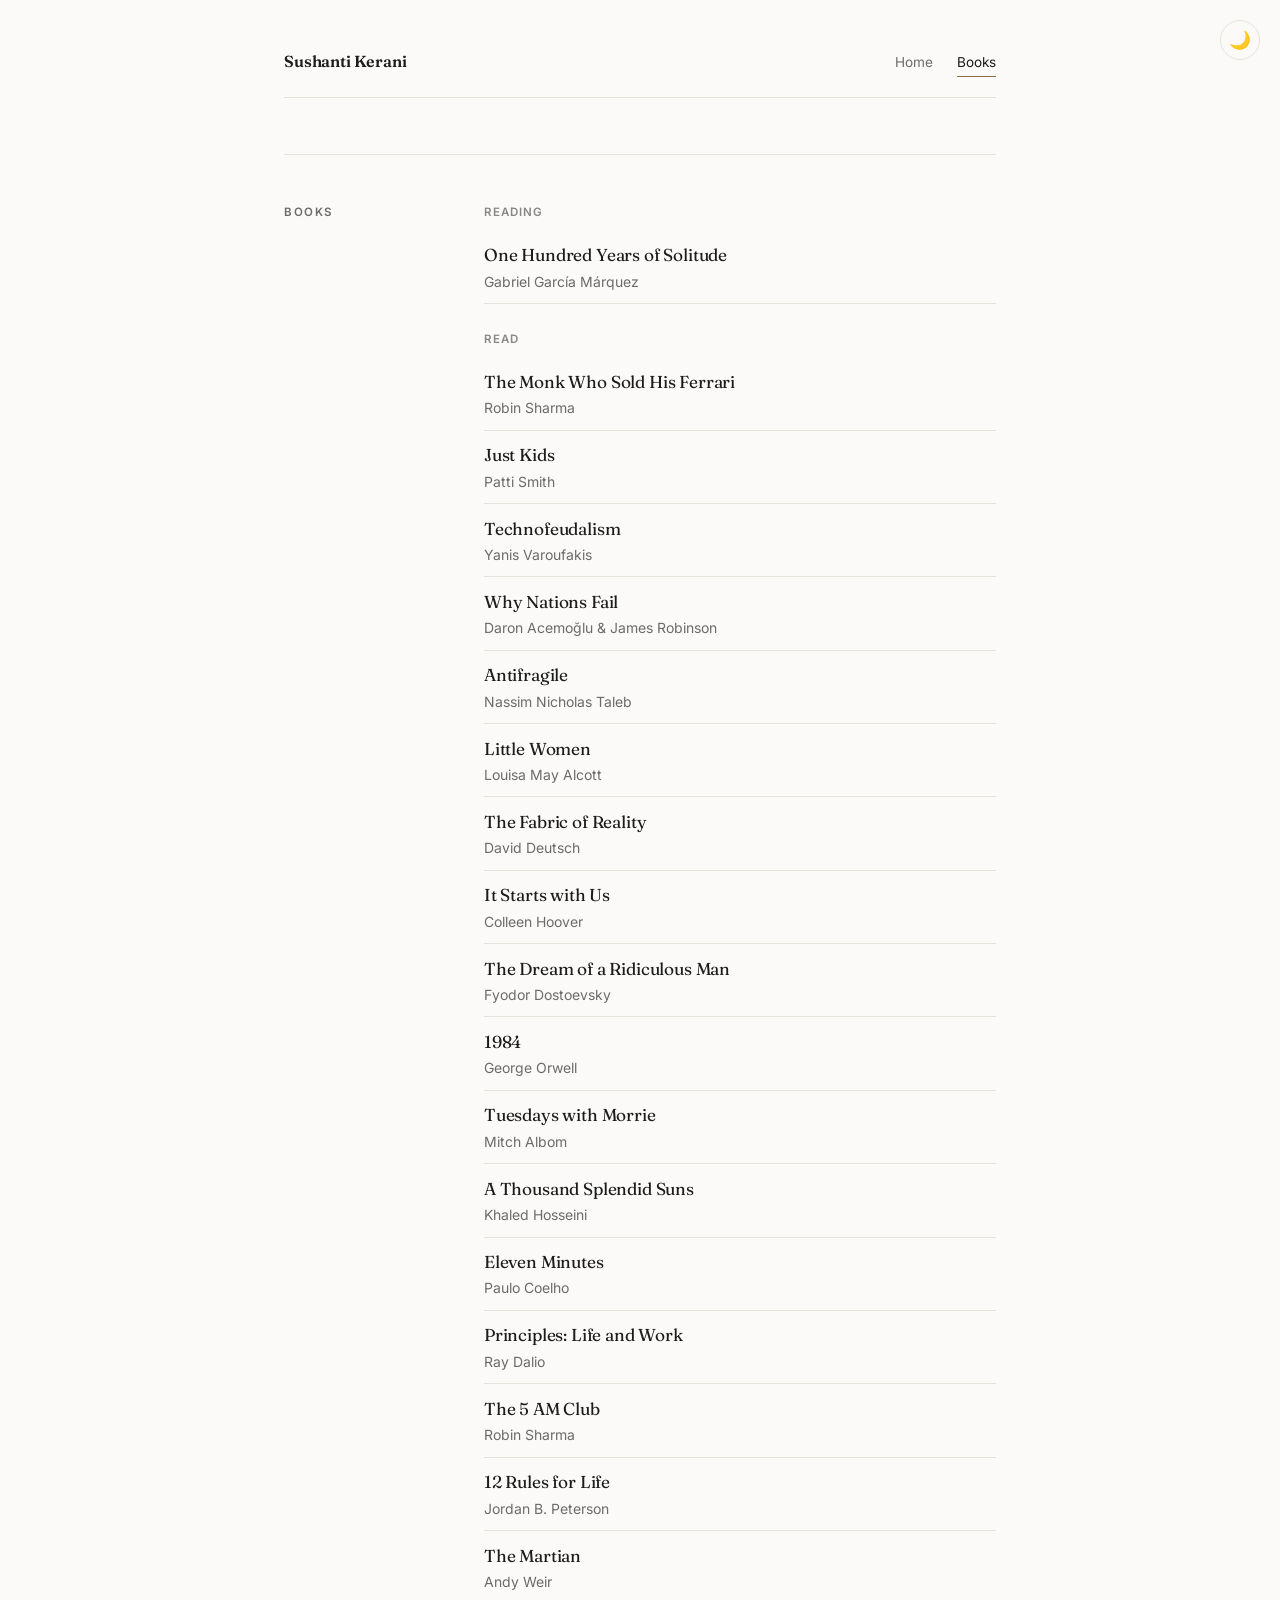
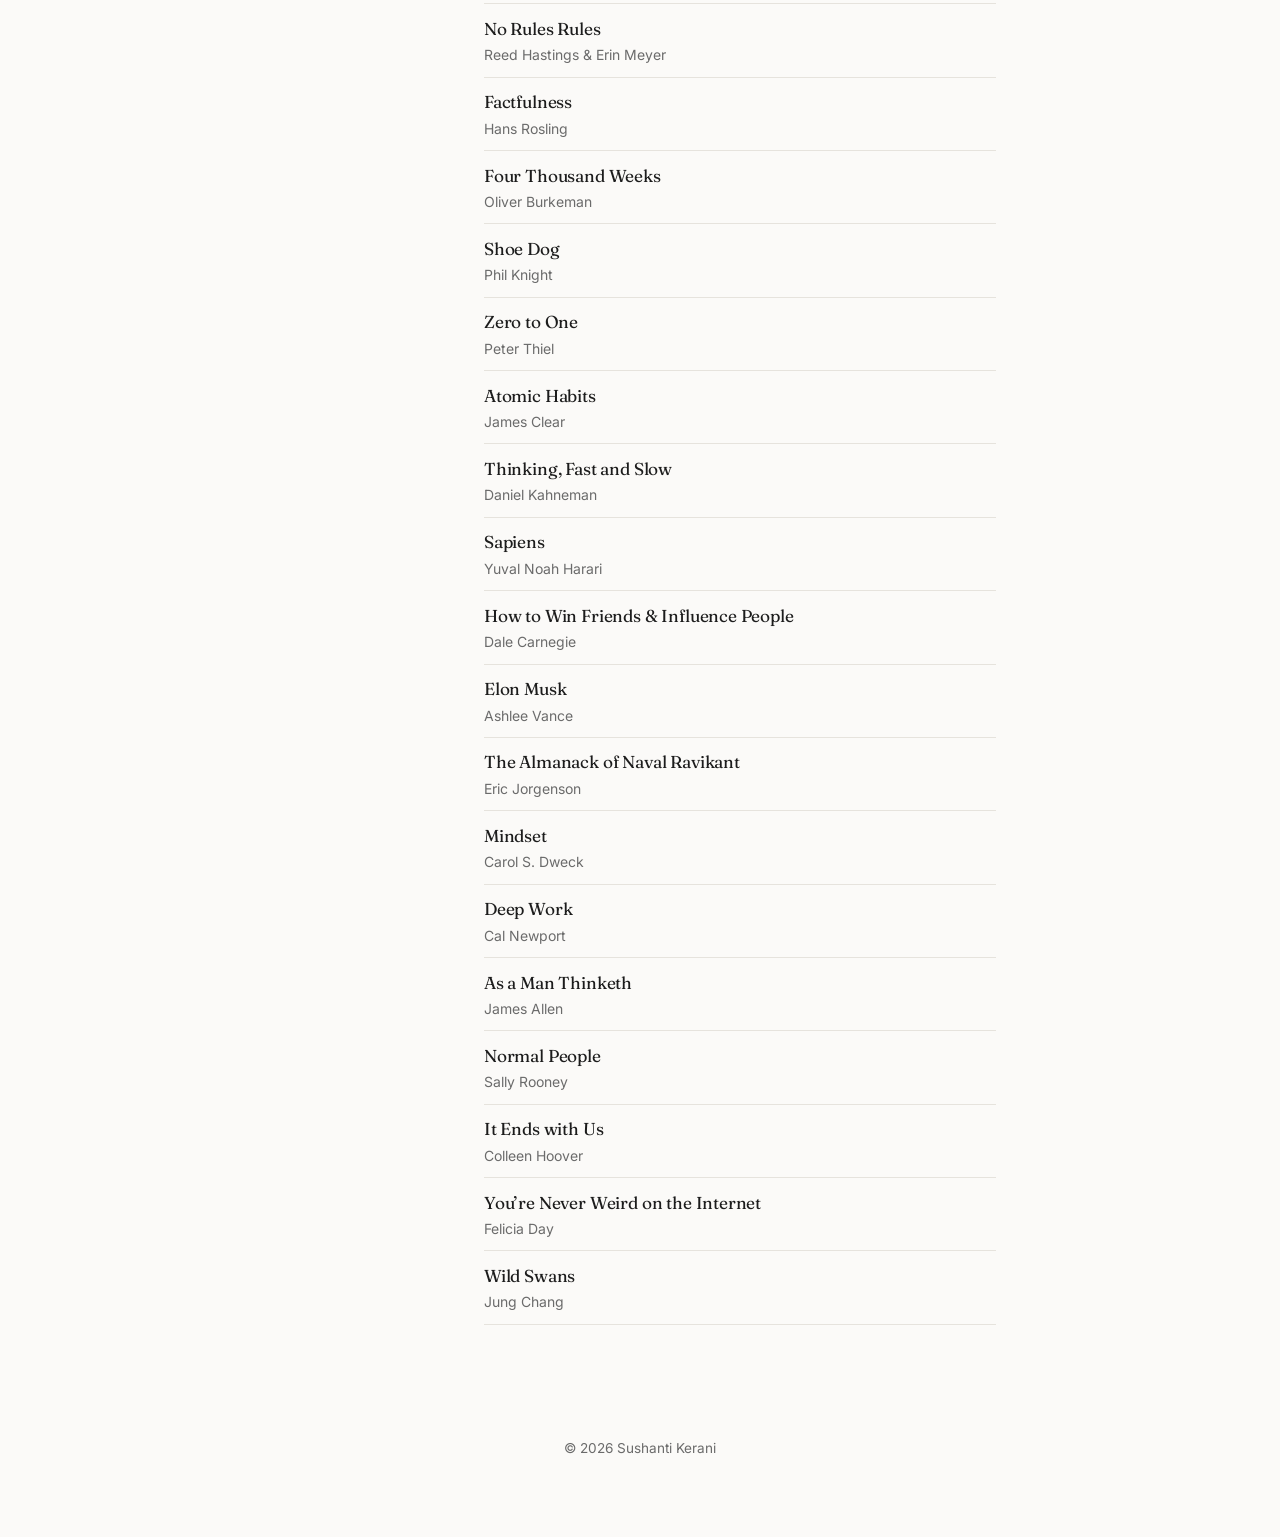
==== books.html @ 86ad727e "Books: list the full read shelf Expand Read to all 35 finished books and lay the list out as a respo" ====
<!DOCTYPE html>
<html lang="en">
<head>
  <meta charset="UTF-8">
  <meta name="viewport" content="width=device-width, initial-scale=1.0">
  <title>Books &middot; Sushanti Kerani</title>
  <meta name="description" content="Books Sushanti Kerani is reading and has read.">
  <link rel="preconnect" href="https://fonts.googleapis.com">
  <link rel="preconnect" href="https://fonts.gstatic.com" crossorigin>
  <link href="https://fonts.googleapis.com/css2?family=Fraunces:ital,opsz,wght@0,9..144,400;0,9..144,600;1,9..144,400&family=Inter:wght@400;500;600&display=swap" rel="stylesheet">
  <link rel="stylesheet" href="assets/css/style.css">
  <script>
    (function () {
      var saved = localStorage.getItem('theme');
      var theme = saved || (window.matchMedia('(prefers-color-scheme: dark)').matches ? 'dark' : 'light');
      document.documentElement.setAttribute('data-theme', theme);
    })();
  </script>
</head>
<body>

  <button id="theme-toggle" aria-label="Toggle light and dark mode"></button>

  <main class="wrap">

    <header class="topbar">
      <a class="brand" href="index.html">Sushanti&nbsp;Kerani</a>
      <nav class="site-nav" aria-label="Sections">
        <a href="index.html">Home</a>
        <a href="books.html" aria-current="page">Books</a>
      </nav>
    </header>

    <section class="row">
      <div class="row-label"><h2>Books</h2></div>
      <div class="row-content">
        <div class="book-group">
          <h3 class="book-group-label">Reading</h3>
          <ul class="book-list">
            <li class="book"><span class="book-title">One Hundred Years of Solitude</span><span class="book-author">Gabriel Garc&iacute;a M&aacute;rquez</span></li>
          </ul>
        </div>

        <div class="book-group">
          <h3 class="book-group-label">Read</h3>
          <ul class="book-list">
            <li class="book"><span class="book-title">The Monk Who Sold His Ferrari</span><span class="book-author">Robin Sharma</span></li>
            <li class="book"><span class="book-title">Just Kids</span><span class="book-author">Patti Smith</span></li>
            <li class="book"><span class="book-title">Technofeudalism</span><span class="book-author">Yanis Varoufakis</span></li>
            <li class="book"><span class="book-title">Why Nations Fail</span><span class="book-author">Daron Acemo&#287;lu &amp; James Robinson</span></li>
            <li class="book"><span class="book-title">Antifragile</span><span class="book-author">Nassim Nicholas Taleb</span></li>
            <li class="book"><span class="book-title">Little Women</span><span class="book-author">Louisa May Alcott</span></li>
            <li class="book"><span class="book-title">The Fabric of Reality</span><span class="book-author">David Deutsch</span></li>
            <li class="book"><span class="book-title">It Starts with Us</span><span class="book-author">Colleen Hoover</span></li>
            <li class="book"><span class="book-title">The Dream of a Ridiculous Man</span><span class="book-author">Fyodor Dostoevsky</span></li>
            <li class="book"><span class="book-title">1984</span><span class="book-author">George Orwell</span></li>
            <li class="book"><span class="book-title">Tuesdays with Morrie</span><span class="book-author">Mitch Albom</span></li>
            <li class="book"><span class="book-title">A Thousand Splendid Suns</span><span class="book-author">Khaled Hosseini</span></li>
            <li class="book"><span class="book-title">Eleven Minutes</span><span class="book-author">Paulo Coelho</span></li>
            <li class="book"><span class="book-title">Principles: Life and Work</span><span class="book-author">Ray Dalio</span></li>
            <li class="book"><span class="book-title">The 5 AM Club</span><span class="book-author">Robin Sharma</span></li>
            <li class="book"><span class="book-title">12 Rules for Life</span><span class="book-author">Jordan B. Peterson</span></li>
            <li class="book"><span class="book-title">The Martian</span><span class="book-author">Andy Weir</span></li>
            <li class="book"><span class="book-title">No Rules Rules</span><span class="book-author">Reed Hastings &amp; Erin Meyer</span></li>
            <li class="book"><span class="book-title">Factfulness</span><span class="book-author">Hans Rosling</span></li>
            <li class="book"><span class="book-title">Four Thousand Weeks</span><span class="book-author">Oliver Burkeman</span></li>
            <li class="book"><span class="book-title">Shoe Dog</span><span class="book-author">Phil Knight</span></li>
            <li class="book"><span class="book-title">Zero to One</span><span class="book-author">Peter Thiel</span></li>
            <li class="book"><span class="book-title">Atomic Habits</span><span class="book-author">James Clear</span></li>
            <li class="book"><span class="book-title">Thinking, Fast and Slow</span><span class="book-author">Daniel Kahneman</span></li>
            <li class="book"><span class="book-title">Sapiens</span><span class="book-author">Yuval Noah Harari</span></li>
            <li class="book"><span class="book-title">How to Win Friends &amp; Influence People</span><span class="book-author">Dale Carnegie</span></li>
            <li class="book"><span class="book-title">Elon Musk</span><span class="book-author">Ashlee Vance</span></li>
            <li class="book"><span class="book-title">The Almanack of Naval Ravikant</span><span class="book-author">Eric Jorgenson</span></li>
            <li class="book"><span class="book-title">Mindset</span><span class="book-author">Carol S. Dweck</span></li>
            <li class="book"><span class="book-title">Deep Work</span><span class="book-author">Cal Newport</span></li>
            <li class="book"><span class="book-title">As a Man Thinketh</span><span class="book-author">James Allen</span></li>
            <li class="book"><span class="book-title">Normal People</span><span class="book-author">Sally Rooney</span></li>
            <li class="book"><span class="book-title">It Ends with Us</span><span class="book-author">Colleen Hoover</span></li>
            <li class="book"><span class="book-title">You&rsquo;re Never Weird on the Internet</span><span class="book-author">Felicia Day</span></li>
            <li class="book"><span class="book-title">Wild Swans</span><span class="book-author">Jung Chang</span></li>
          </ul>
        </div>
      </div>
    </section>

    <footer>
      <p>&copy; 2026 Sushanti Kerani</p>
    </footer>

  </main>

  <script src="assets/js/theme.js"></script>
</body>
</html>
---- assets/css/style.css ----
:root {
  --bg: #fbfaf8;
  --text: #1c1c1c;
  --muted: #6b6b6b;
  --accent: #8a6d3b;
  --border: #e6e3dd;
  --serif: "Fraunces", Georgia, "Times New Roman", serif;
  --sans: "Inter", -apple-system, BlinkMacSystemFont, "Helvetica Neue", Arial, sans-serif;
}

@media (prefers-color-scheme: dark) {
  :root {
    --bg: #14130f;
    --text: #efece6;
    --muted: #9c9890;
    --accent: #d3b783;
    --border: #2a2823;
  }
}

:root[data-theme="light"] {
  --bg: #fbfaf8;
  --text: #1c1c1c;
  --muted: #6b6b6b;
  --accent: #8a6d3b;
  --border: #e6e3dd;
}

:root[data-theme="dark"] {
  --bg: #14130f;
  --text: #efece6;
  --muted: #9c9890;
  --accent: #d3b783;
  --border: #2a2823;
}

* {
  box-sizing: border-box;
}

html {
  scroll-behavior: smooth;
}

body {
  margin: 0;
  background: var(--bg);
  color: var(--text);
  font-family: var(--sans);
  line-height: 1.7;
  font-size: 17px;
  -webkit-font-smoothing: antialiased;
  transition: background 0.2s ease, color 0.2s ease;
}

.wrap {
  max-width: 760px;
  margin: 0 auto;
  padding: 6rem 1.5rem 4rem;
}

/* Theme toggle */

#theme-toggle {
  position: fixed;
  top: 1.25rem;
  right: 1.25rem;
  width: 2.5rem;
  height: 2.5rem;
  border-radius: 50%;
  border: 1px solid var(--border);
  background: var(--bg);
  color: var(--text);
  font-size: 1.1rem;
  cursor: pointer;
  display: flex;
  align-items: center;
  justify-content: center;
  z-index: 10;
  transition: border-color 0.15s ease, transform 0.15s ease;
}

#theme-toggle:hover {
  border-color: var(--accent);
  transform: scale(1.05);
}

/* Hero */

.hero {
  text-align: center;
  margin-bottom: 4rem;
}

.avatar {
  width: 128px;
  height: 128px;
  border-radius: 50%;
  object-fit: cover;
  margin-bottom: 1.5rem;
}

.hero h1 {
  font-size: 2rem;
  font-weight: 600;
  letter-spacing: -0.02em;
  margin: 0 0 0.4rem;
}

.role {
  color: var(--muted);
  font-size: 1rem;
  margin: 0 0 0.6rem;
}

.motto {
  font-style: italic;
  color: var(--accent);
  font-size: 1rem;
  margin: 0 0 1.5rem;
}

.links {
  display: flex;
  align-items: center;
  justify-content: center;
  gap: 1.1rem;
}

.links a {
  display: inline-flex;
  color: var(--muted);
  text-decoration: none;
  transition: transform 0.15s ease, color 0.15s ease;
}

.links a svg {
  width: 22px;
  height: 22px;
  fill: currentColor;
}

.links a:hover {
  color: var(--accent);
  transform: translateY(-2px);
}

/* Two-column rows: Introduction / Projects */

.row {
  display: grid;
  grid-template-columns: 160px 1fr;
  gap: 2.5rem;
  padding: 3rem 0;
  border-top: 1px solid var(--border);
}

.row-label h2 {
  font-size: 0.85rem;
  text-transform: uppercase;
  letter-spacing: 0.08em;
  color: var(--muted);
  font-weight: 600;
  margin: 0;
}

@media (min-width: 641px) {
  .row-label {
    position: sticky;
    top: 6rem;
    align-self: start;
  }
}

.row-content p {
  font-size: 1.05rem;
  color: var(--text);
  margin: 0 0 1.2rem;
}

.row-content p:last-child {
  margin-bottom: 0;
}

.row-content a {
  color: var(--accent);
  text-decoration: none;
  border-bottom: 1px solid var(--accent);
}

.row-content a:hover {
  opacity: 0.75;
}

/* Projects */

.project-list {
  display: flex;
  flex-direction: column;
  gap: 1.75rem;
}

.project {
  padding-bottom: 1.75rem;
  border-bottom: 1px solid var(--border);
}

.project:last-child {
  border-bottom: none;
  padding-bottom: 0;
}

.project h3 {
  font-size: 1.05rem;
  font-weight: 600;
  margin: 0 0 0.35rem;
}

.project h3 a {
  color: var(--text);
  text-decoration: none;
  border-bottom: 1px solid var(--border);
}

.project h3 a:hover {
  color: var(--accent);
  border-color: var(--accent);
}

.project p {
  margin: 0;
  color: var(--muted);
  font-size: 0.95rem;
}

/* Responsive: stack columns on mobile */

@media (max-width: 640px) {
  .wrap {
    padding: 5rem 1.25rem 3rem;
  }

  .row {
    grid-template-columns: 1fr;
    gap: 1rem;
    padding: 2rem 0;
  }
}

/* Footer */

footer {
  margin-top: 4rem;
  text-align: center;
  color: var(--muted);
  font-size: 0.85rem;
}

/* Experience */

.work-list {
  list-style: none;
  margin: 0;
  padding: 0;
  display: flex;
  flex-direction: column;
  gap: 1.4rem;
}

.work {
  padding-bottom: 1.4rem;
  border-bottom: 1px solid var(--border);
}

.work:last-child {
  border-bottom: none;
  padding-bottom: 0;
}

.work-co {
  display: inline-block;
  font-size: 1.05rem;
  font-weight: 600;
  margin-bottom: 0.4rem;
}

.role-list {
  list-style: none;
  margin: 0;
  padding: 0;
}

.role-list li {
  display: flex;
  justify-content: space-between;
  align-items: baseline;
  gap: 1rem;
  padding: 0.1rem 0;
}

.work-role {
  font-size: 0.95rem;
  color: var(--muted);
}

.work-role em {
  font-style: normal;
  opacity: 0.7;
}

.work-dates {
  font-size: 0.85rem;
  color: var(--muted);
  white-space: nowrap;
  flex-shrink: 0;
}

@media (max-width: 520px) {
  .role-list li {
    flex-direction: column;
    gap: 0.1rem;
    padding: 0.3rem 0;
  }
}

/* Books */

.book-list {
  list-style: none;
  margin: 0;
  padding: 0;
  display: grid;
  grid-template-columns: repeat(auto-fill, minmax(240px, 1fr));
  column-gap: 2.5rem;
}

.book {
  padding: 0.6rem 0;
  border-bottom: 1px solid var(--border);
  break-inside: avoid;
}

.book-title {
  display: block;
  font-size: 1rem;
  color: var(--text);
}

.book-author {
  display: block;
  font-size: 0.875rem;
  color: var(--muted);
}

.book-group + .book-group {
  margin-top: 1.6rem;
}

.book-group-label {
  font-size: 0.72rem;
  text-transform: uppercase;
  letter-spacing: 0.08em;
  color: var(--muted);
  font-weight: 600;
  margin: 0 0 0.5rem;
  opacity: 0.8;
}


/* ---- Typographic pass ---- */

.hero h1 {
  font-family: var(--serif);
  font-weight: 600;
  font-size: clamp(2.4rem, 6vw, 3.4rem);
  letter-spacing: -0.02em;
  line-height: 1.05;
}

.role {
  font-family: var(--sans);
  font-size: 0.95rem;
  letter-spacing: 0.01em;
}

.motto {
  font-family: var(--serif);
  font-style: italic;
  font-size: 1.15rem;
  color: var(--muted);
}

.row-label h2 {
  font-family: var(--sans);
  font-size: 0.72rem;
  letter-spacing: 0.14em;
}

.row-content p {
  font-size: 1.02rem;
  line-height: 1.75;
}

.project h3,
.work-co,
.book-title {
  font-family: var(--serif);
  letter-spacing: -0.01em;
}

.project h3 {
  font-size: 1.2rem;
  font-weight: 600;
}

.work-co {
  font-size: 1.15rem;
  font-weight: 600;
}

.book-title {
  font-size: 1.08rem;
  font-weight: 400;
}

.book-author,
.work-role,
.work-dates {
  font-family: var(--sans);
}

.book-group-label,
.site-nav {
  font-family: var(--sans);
}

.project {
  transition: opacity 0.15s ease;
}

.project:hover {
  opacity: 0.92;
}

.avatar {
  box-shadow: 0 0 0 1px var(--border);
}


/* Top bar */

.topbar {
  display: flex;
  align-items: baseline;
  justify-content: space-between;
  gap: 1.5rem;
  padding-bottom: 1.25rem;
  margin-bottom: 3.5rem;
  border-bottom: 1px solid var(--border);
}

.brand {
  font-family: var(--serif);
  font-size: 1rem;
  font-weight: 600;
  letter-spacing: -0.01em;
  color: var(--text);
  text-decoration: none;
}

.site-nav {
  display: flex;
  gap: 1.5rem;
  font-family: var(--sans);
  font-size: 0.85rem;
}

.site-nav a {
  color: var(--muted);
  text-decoration: none;
  padding-bottom: 2px;
  border-bottom: 1px solid transparent;
  transition: color 0.15s ease, border-color 0.15s ease;
}

.site-nav a:hover {
  color: var(--text);
}

.site-nav a[aria-current="page"] {
  color: var(--text);
  border-bottom-color: var(--accent);
}

/* hero sits closer to the bar now */

.wrap {
  padding-top: 3rem;
}
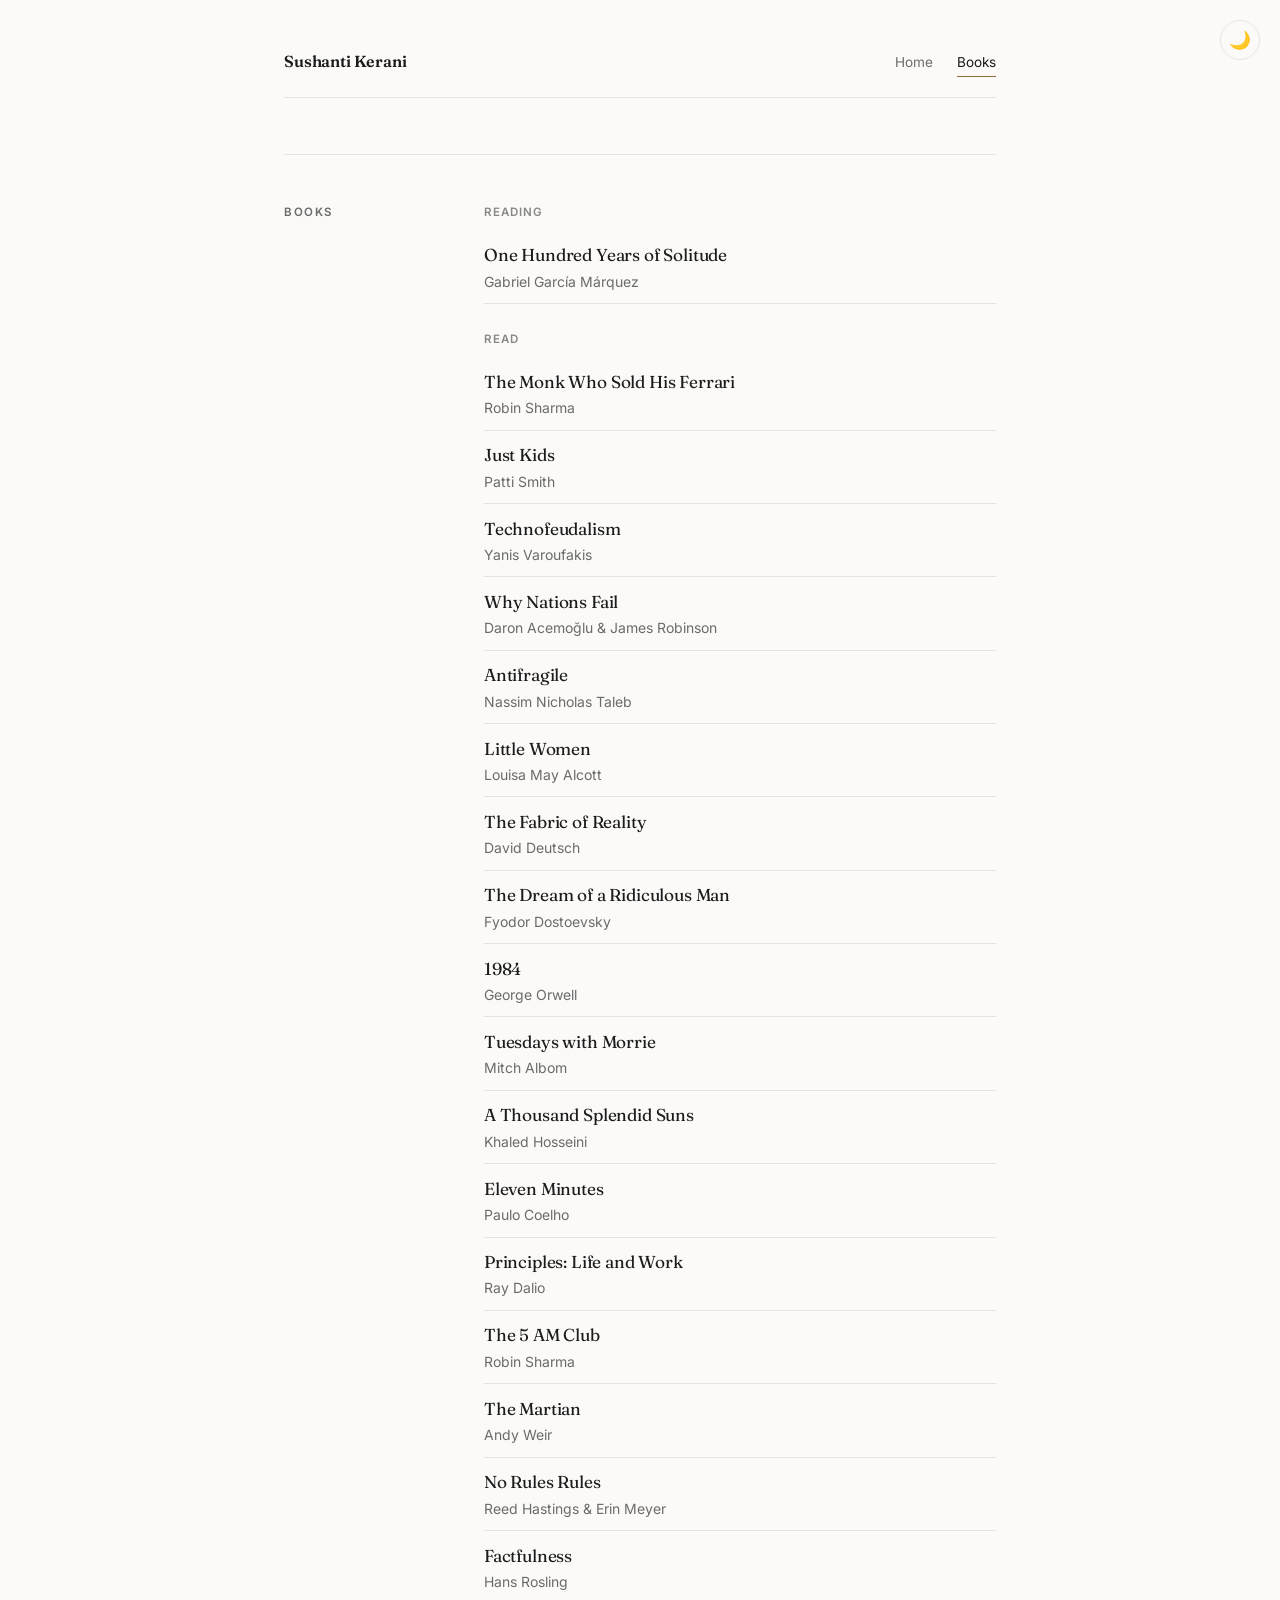
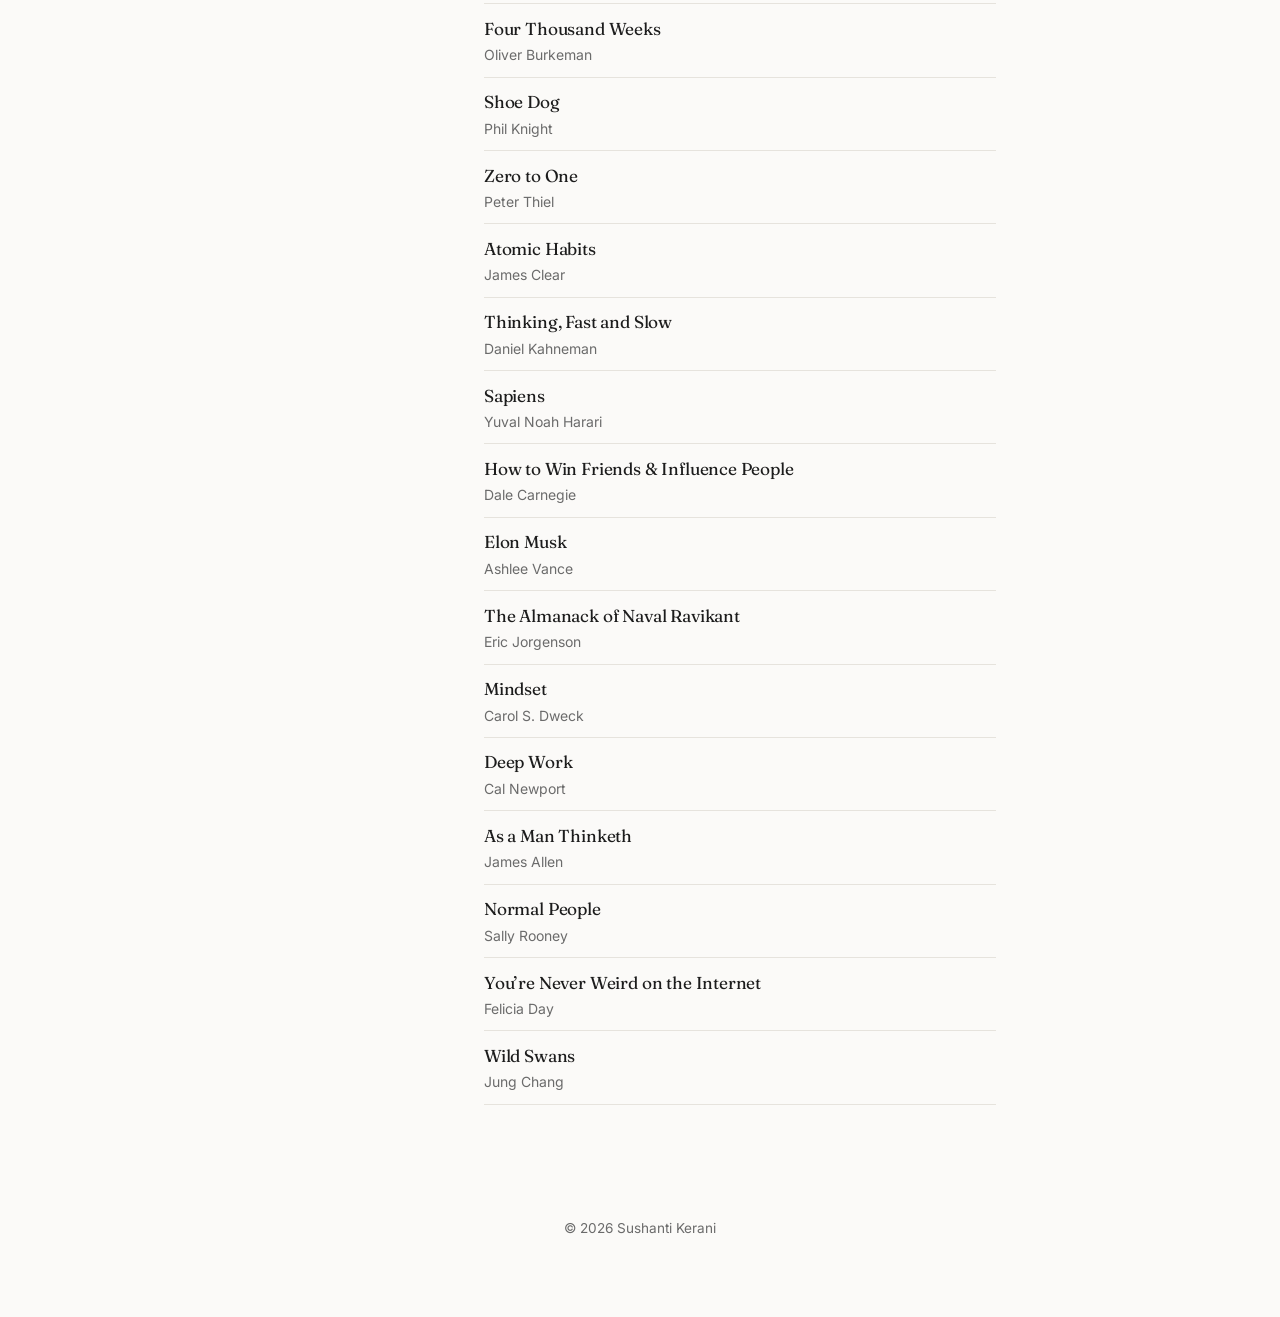
==== commit 97eadb5b: "Books: drop both Colleen Hoover novels and 12 Rules for Life Co-Authored-By: Claude Opus 5 <noreply@" ====
--- a/books.html
+++ b/books.html
@@ -51,7 +51,6 @@
             <li class="book"><span class="book-title">Antifragile</span><span class="book-author">Nassim Nicholas Taleb</span></li>
             <li class="book"><span class="book-title">Little Women</span><span class="book-author">Louisa May Alcott</span></li>
             <li class="book"><span class="book-title">The Fabric of Reality</span><span class="book-author">David Deutsch</span></li>
-            <li class="book"><span class="book-title">It Starts with Us</span><span class="book-author">Colleen Hoover</span></li>
             <li class="book"><span class="book-title">The Dream of a Ridiculous Man</span><span class="book-author">Fyodor Dostoevsky</span></li>
             <li class="book"><span class="book-title">1984</span><span class="book-author">George Orwell</span></li>
             <li class="book"><span class="book-title">Tuesdays with Morrie</span><span class="book-author">Mitch Albom</span></li>
@@ -59,7 +58,6 @@
             <li class="book"><span class="book-title">Eleven Minutes</span><span class="book-author">Paulo Coelho</span></li>
             <li class="book"><span class="book-title">Principles: Life and Work</span><span class="book-author">Ray Dalio</span></li>
             <li class="book"><span class="book-title">The 5 AM Club</span><span class="book-author">Robin Sharma</span></li>
-            <li class="book"><span class="book-title">12 Rules for Life</span><span class="book-author">Jordan B. Peterson</span></li>
             <li class="book"><span class="book-title">The Martian</span><span class="book-author">Andy Weir</span></li>
             <li class="book"><span class="book-title">No Rules Rules</span><span class="book-author">Reed Hastings &amp; Erin Meyer</span></li>
             <li class="book"><span class="book-title">Factfulness</span><span class="book-author">Hans Rosling</span></li>
@@ -76,7 +74,6 @@
             <li class="book"><span class="book-title">Deep Work</span><span class="book-author">Cal Newport</span></li>
             <li class="book"><span class="book-title">As a Man Thinketh</span><span class="book-author">James Allen</span></li>
             <li class="book"><span class="book-title">Normal People</span><span class="book-author">Sally Rooney</span></li>
-            <li class="book"><span class="book-title">It Ends with Us</span><span class="book-author">Colleen Hoover</span></li>
             <li class="book"><span class="book-title">You&rsquo;re Never Weird on the Internet</span><span class="book-author">Felicia Day</span></li>
             <li class="book"><span class="book-title">Wild Swans</span><span class="book-author">Jung Chang</span></li>
           </ul>
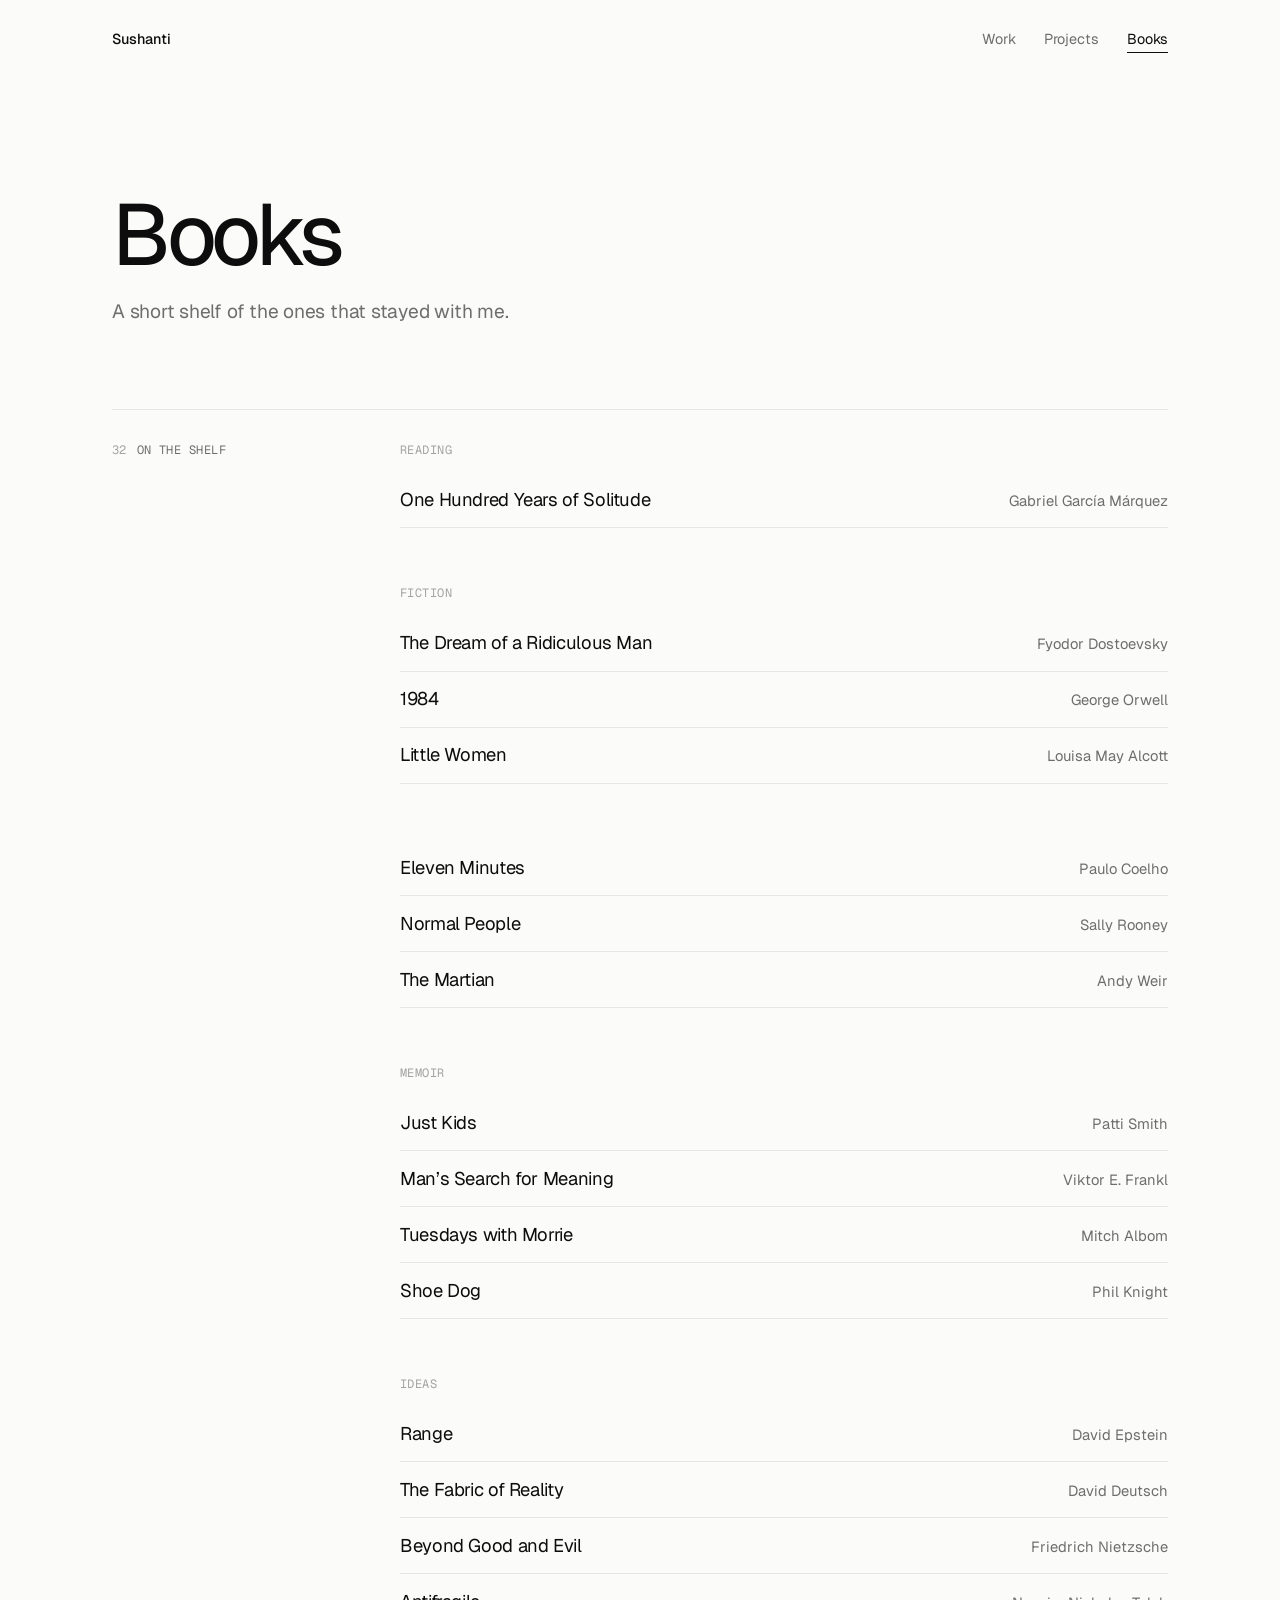
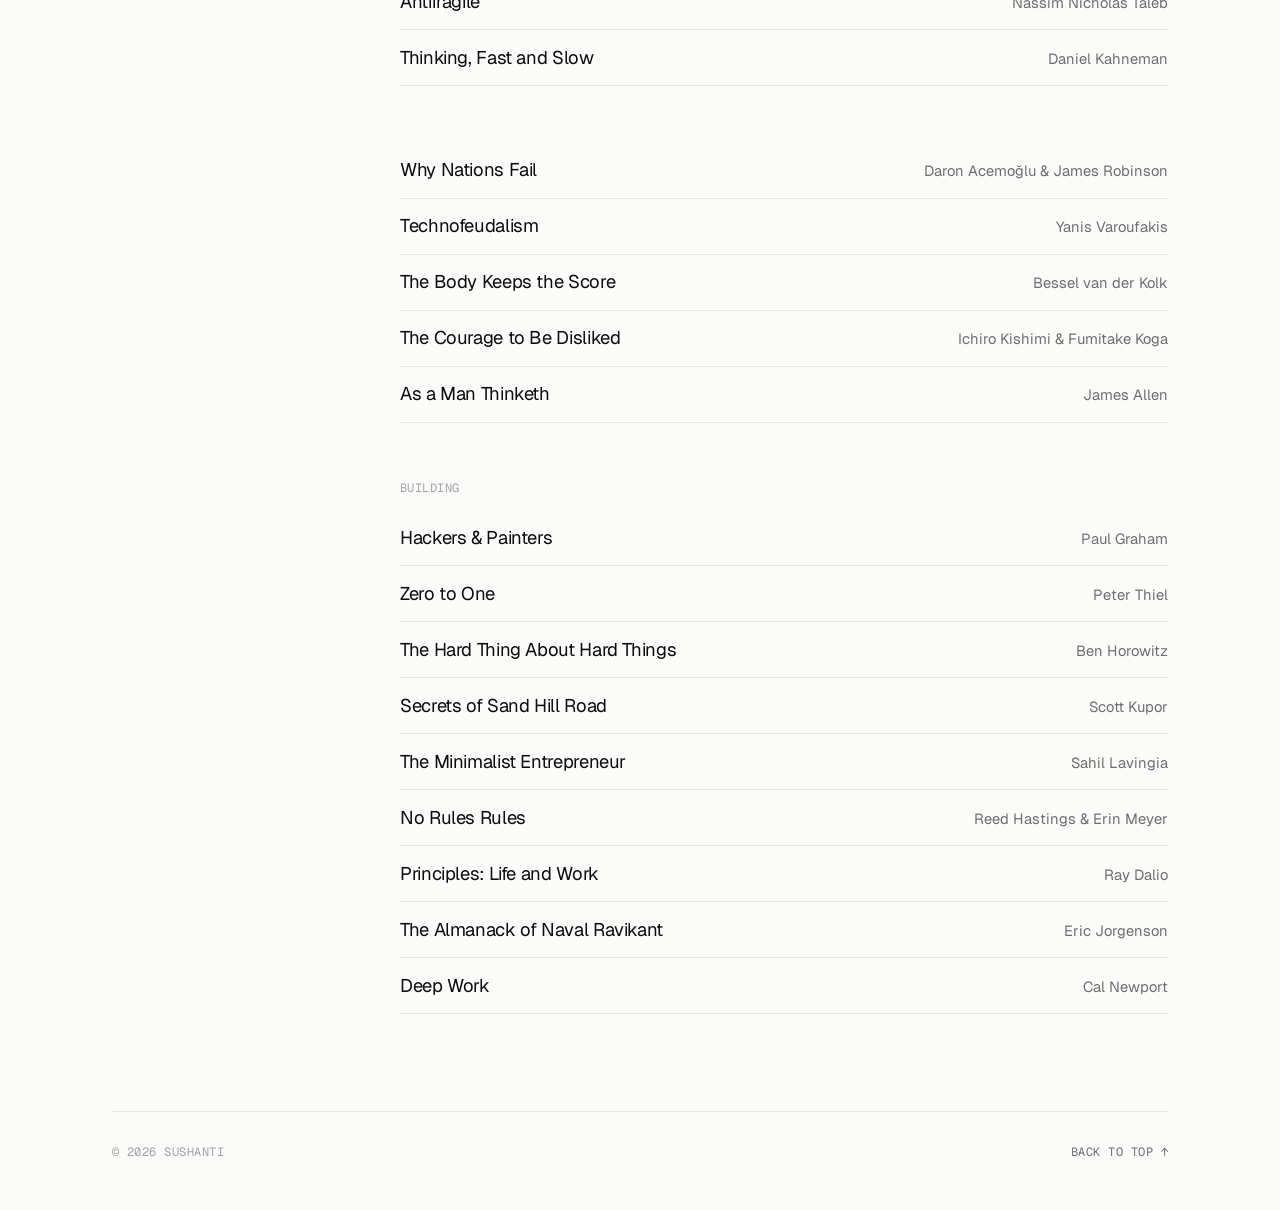
==== commit 95d1df3f: "Redesign: gallery-wall theme, projects page, curated books - New monochrome editorial design (Geist," ====
--- a/books.html
+++ b/books.html
@@ -3,90 +3,103 @@
 <head>
   <meta charset="UTF-8">
   <meta name="viewport" content="width=device-width, initial-scale=1.0">
-  <title>Books &middot; Sushanti Kerani</title>
-  <meta name="description" content="Books Sushanti Kerani is reading and has read.">
+  <title>Books &middot; Sushanti</title>
+  <meta name="description" content="Books on Sushanti&rsquo;s shelf.">
+  <link rel="icon" href="assets/img/avatar.jpg">
   <link rel="preconnect" href="https://fonts.googleapis.com">
   <link rel="preconnect" href="https://fonts.gstatic.com" crossorigin>
-  <link href="https://fonts.googleapis.com/css2?family=Fraunces:ital,opsz,wght@0,9..144,400;0,9..144,600;1,9..144,400&family=Inter:wght@400;500;600&display=swap" rel="stylesheet">
+  <link href="https://fonts.googleapis.com/css2?family=Geist:wght@400..600&family=Geist+Mono:wght@400;500&family=Instrument+Serif:ital@1&family=Kalam:wght@700&display=swap" rel="stylesheet">
   <link rel="stylesheet" href="assets/css/style.css">
-  <script>
-    (function () {
-      var saved = localStorage.getItem('theme');
-      var theme = saved || (window.matchMedia('(prefers-color-scheme: dark)').matches ? 'dark' : 'light');
-      document.documentElement.setAttribute('data-theme', theme);
-    })();
-  </script>
+  <script>document.documentElement.classList.add('js');</script>
 </head>
 <body>
+  <div class="wrap">
 
-  <button id="theme-toggle" aria-label="Toggle light and dark mode"></button>
-
-  <main class="wrap">
-
-    <header class="topbar">
-      <a class="brand" href="index.html">Sushanti&nbsp;Kerani</a>
-      <nav class="site-nav" aria-label="Sections">
-        <a href="index.html">Home</a>
-        <a href="books.html" aria-current="page">Books</a>
-      </nav>
+    <header class="top">
+      <a class="brand" href="index.html">Sushanti</a>
+      <nav class="nav" aria-label="Pages"><a href="index.html">Work</a><a href="projects.html">Projects</a><a href="books.html" aria-current="page">Books</a></nav>
     </header>
 
-    <section class="row">
-      <div class="row-label"><h2>Books</h2></div>
-      <div class="row-content">
-        <div class="book-group">
-          <h3 class="book-group-label">Reading</h3>
-          <ul class="book-list">
-            <li class="book"><span class="book-title">One Hundred Years of Solitude</span><span class="book-author">Gabriel Garc&iacute;a M&aacute;rquez</span></li>
-          </ul>
+    <main>
+      <section class="page-head">
+        <h1 data-split>Books</h1>
+        <p class="rise" style="--d:.4s">A short shelf of the ones that stayed with me.</p>
+      </section>
+
+      <section class="sec">
+        <h2 class="sec-label"><span class="n">32</span>On the shelf</h2>
+        <div>
+          <div class="shelf">
+            <h3 class="shelf-label">Reading</h3>
+            <ul class="books" data-stagger>
+            <li><span class="b-title">One Hundred Years of Solitude</span><span class="b-author">Gabriel Garc&iacute;a M&aacute;rquez</span></li>
+            </ul>
+          </div>
+
+          <div class="shelf">
+            <h3 class="shelf-label">Fiction</h3>
+            <ul class="books" data-stagger>
+            <li><span class="b-title">The Dream of a Ridiculous Man</span><span class="b-author">Fyodor Dostoevsky</span></li>
+            <li><span class="b-title">1984</span><span class="b-author">George Orwell</span></li>
+            <li><span class="b-title">Little Women</span><span class="b-author">Louisa May Alcott</span></li>
+            <li><span class="b-title">A Thousand Splendid Suns</span><span class="b-author">Khaled Hosseini</span></li>
+            <li><span class="b-title">Eleven Minutes</span><span class="b-author">Paulo Coelho</span></li>
+            <li><span class="b-title">Normal People</span><span class="b-author">Sally Rooney</span></li>
+            <li><span class="b-title">The Martian</span><span class="b-author">Andy Weir</span></li>
+            </ul>
+          </div>
+
+          <div class="shelf">
+            <h3 class="shelf-label">Memoir</h3>
+            <ul class="books" data-stagger>
+            <li><span class="b-title">Just Kids</span><span class="b-author">Patti Smith</span></li>
+            <li><span class="b-title">Man&rsquo;s Search for Meaning</span><span class="b-author">Viktor E. Frankl</span></li>
+            <li><span class="b-title">Tuesdays with Morrie</span><span class="b-author">Mitch Albom</span></li>
+            <li><span class="b-title">Shoe Dog</span><span class="b-author">Phil Knight</span></li>
+            </ul>
+          </div>
+
+          <div class="shelf">
+            <h3 class="shelf-label">Ideas</h3>
+            <ul class="books" data-stagger>
+            <li><span class="b-title">Range</span><span class="b-author">David Epstein</span></li>
+            <li><span class="b-title">The Fabric of Reality</span><span class="b-author">David Deutsch</span></li>
+            <li><span class="b-title">Beyond Good and Evil</span><span class="b-author">Friedrich Nietzsche</span></li>
+            <li><span class="b-title">Antifragile</span><span class="b-author">Nassim Nicholas Taleb</span></li>
+            <li><span class="b-title">Thinking, Fast and Slow</span><span class="b-author">Daniel Kahneman</span></li>
+            <li><span class="b-title">Sapiens</span><span class="b-author">Yuval Noah Harari</span></li>
+            <li><span class="b-title">Why Nations Fail</span><span class="b-author">Daron Acemo&#287;lu &amp; James Robinson</span></li>
+            <li><span class="b-title">Technofeudalism</span><span class="b-author">Yanis Varoufakis</span></li>
+            <li><span class="b-title">The Body Keeps the Score</span><span class="b-author">Bessel van der Kolk</span></li>
+            <li><span class="b-title">The Courage to Be Disliked</span><span class="b-author">Ichiro Kishimi &amp; Fumitake Koga</span></li>
+            <li><span class="b-title">As a Man Thinketh</span><span class="b-author">James Allen</span></li>
+            </ul>
+          </div>
+
+          <div class="shelf">
+            <h3 class="shelf-label">Building</h3>
+            <ul class="books" data-stagger>
+            <li><span class="b-title">Hackers &amp; Painters</span><span class="b-author">Paul Graham</span></li>
+            <li><span class="b-title">Zero to One</span><span class="b-author">Peter Thiel</span></li>
+            <li><span class="b-title">The Hard Thing About Hard Things</span><span class="b-author">Ben Horowitz</span></li>
+            <li><span class="b-title">Secrets of Sand Hill Road</span><span class="b-author">Scott Kupor</span></li>
+            <li><span class="b-title">The Minimalist Entrepreneur</span><span class="b-author">Sahil Lavingia</span></li>
+            <li><span class="b-title">No Rules Rules</span><span class="b-author">Reed Hastings &amp; Erin Meyer</span></li>
+            <li><span class="b-title">Principles: Life and Work</span><span class="b-author">Ray Dalio</span></li>
+            <li><span class="b-title">The Almanack of Naval Ravikant</span><span class="b-author">Eric Jorgenson</span></li>
+            <li><span class="b-title">Deep Work</span><span class="b-author">Cal Newport</span></li>
+            </ul>
+          </div>
         </div>
+      </section>
+    </main>
 
-        <div class="book-group">
-          <h3 class="book-group-label">Read</h3>
-          <ul class="book-list">
-            <li class="book"><span class="book-title">The Monk Who Sold His Ferrari</span><span class="book-author">Robin Sharma</span></li>
-            <li class="book"><span class="book-title">Just Kids</span><span class="book-author">Patti Smith</span></li>
-            <li class="book"><span class="book-title">Technofeudalism</span><span class="book-author">Yanis Varoufakis</span></li>
-            <li class="book"><span class="book-title">Why Nations Fail</span><span class="book-author">Daron Acemo&#287;lu &amp; James Robinson</span></li>
-            <li class="book"><span class="book-title">Antifragile</span><span class="book-author">Nassim Nicholas Taleb</span></li>
-            <li class="book"><span class="book-title">Little Women</span><span class="book-author">Louisa May Alcott</span></li>
-            <li class="book"><span class="book-title">The Fabric of Reality</span><span class="book-author">David Deutsch</span></li>
-            <li class="book"><span class="book-title">The Dream of a Ridiculous Man</span><span class="book-author">Fyodor Dostoevsky</span></li>
-            <li class="book"><span class="book-title">1984</span><span class="book-author">George Orwell</span></li>
-            <li class="book"><span class="book-title">Tuesdays with Morrie</span><span class="book-author">Mitch Albom</span></li>
-            <li class="book"><span class="book-title">A Thousand Splendid Suns</span><span class="book-author">Khaled Hosseini</span></li>
-            <li class="book"><span class="book-title">Eleven Minutes</span><span class="book-author">Paulo Coelho</span></li>
-            <li class="book"><span class="book-title">Principles: Life and Work</span><span class="book-author">Ray Dalio</span></li>
-            <li class="book"><span class="book-title">The 5 AM Club</span><span class="book-author">Robin Sharma</span></li>
-            <li class="book"><span class="book-title">The Martian</span><span class="book-author">Andy Weir</span></li>
-            <li class="book"><span class="book-title">No Rules Rules</span><span class="book-author">Reed Hastings &amp; Erin Meyer</span></li>
-            <li class="book"><span class="book-title">Factfulness</span><span class="book-author">Hans Rosling</span></li>
-            <li class="book"><span class="book-title">Four Thousand Weeks</span><span class="book-author">Oliver Burkeman</span></li>
-            <li class="book"><span class="book-title">Shoe Dog</span><span class="book-author">Phil Knight</span></li>
-            <li class="book"><span class="book-title">Zero to One</span><span class="book-author">Peter Thiel</span></li>
-            <li class="book"><span class="book-title">Atomic Habits</span><span class="book-author">James Clear</span></li>
-            <li class="book"><span class="book-title">Thinking, Fast and Slow</span><span class="book-author">Daniel Kahneman</span></li>
-            <li class="book"><span class="book-title">Sapiens</span><span class="book-author">Yuval Noah Harari</span></li>
-            <li class="book"><span class="book-title">How to Win Friends &amp; Influence People</span><span class="book-author">Dale Carnegie</span></li>
-            <li class="book"><span class="book-title">Elon Musk</span><span class="book-author">Ashlee Vance</span></li>
-            <li class="book"><span class="book-title">The Almanack of Naval Ravikant</span><span class="book-author">Eric Jorgenson</span></li>
-            <li class="book"><span class="book-title">Mindset</span><span class="book-author">Carol S. Dweck</span></li>
-            <li class="book"><span class="book-title">Deep Work</span><span class="book-author">Cal Newport</span></li>
-            <li class="book"><span class="book-title">As a Man Thinketh</span><span class="book-author">James Allen</span></li>
-            <li class="book"><span class="book-title">Normal People</span><span class="book-author">Sally Rooney</span></li>
-            <li class="book"><span class="book-title">You&rsquo;re Never Weird on the Internet</span><span class="book-author">Felicia Day</span></li>
-            <li class="book"><span class="book-title">Wild Swans</span><span class="book-author">Jung Chang</span></li>
-          </ul>
-        </div>
-      </div>
-    </section>
-
-    <footer>
-      <p>&copy; 2026 Sushanti Kerani</p>
+    <footer class="foot">
+      <span>&copy; 2026 Sushanti</span>
+      <a class="u" href="#top" onclick="window.scrollTo({top:0,behavior:'smooth'});return false;">Back to top &uarr;</a>
     </footer>
 
-  </main>
-
-  <script src="assets/js/theme.js"></script>
+  </div>
+  <script src="assets/js/motion.js"></script>
 </body>
 </html>
--- a/assets/css/style.css
+++ b/assets/css/style.css
@@ -1,37 +1,29 @@
+/* Gallery wall: white plaster, black ink, one grotesk, one italic accent. */
+
 :root {
-  --bg: #fbfaf8;
-  --text: #1c1c1c;
-  --muted: #6b6b6b;
-  --accent: #8a6d3b;
-  --border: #e6e3dd;
-  --serif: "Fraunces", Georgia, "Times New Roman", serif;
-  --sans: "Inter", -apple-system, BlinkMacSystemFont, "Helvetica Neue", Arial, sans-serif;
+  --bg: #fbfbfa;
+  --ink: #0d0d0d;
+  --mid: #6e6e6e;
+  --soft: #a3a3a3;
+  --rule: #e6e6e3;
+  --plate: #f1f1ef;
+  --signal: #ff4a1c;
+  --sans: "Geist", -apple-system, BlinkMacSystemFont, "Helvetica Neue", Arial, sans-serif;
+  --mono: "Geist Mono", ui-monospace, SFMono-Regular, Menlo, monospace;
+  --serif: "Instrument Serif", Georgia, "Times New Roman", serif;
+  --ease: cubic-bezier(0.16, 1, 0.3, 1);
+  color-scheme: light dark;
 }
 
 @media (prefers-color-scheme: dark) {
   :root {
-    --bg: #14130f;
-    --text: #efece6;
-    --muted: #9c9890;
-    --accent: #d3b783;
-    --border: #2a2823;
-  }
-}
-
-:root[data-theme="light"] {
-  --bg: #fbfaf8;
-  --text: #1c1c1c;
-  --muted: #6b6b6b;
-  --accent: #8a6d3b;
-  --border: #e6e3dd;
-}
-
-:root[data-theme="dark"] {
-  --bg: #14130f;
-  --text: #efece6;
-  --muted: #9c9890;
-  --accent: #d3b783;
-  --border: #2a2823;
+    --bg: #0b0b0b;
+    --ink: #ededeb;
+    --mid: #8f8f8c;
+    --soft: #5c5c5a;
+    --rule: #1f1f1e;
+    --plate: #151515;
+  }
 }
 
 * {
@@ -45,455 +37,765 @@
 body {
   margin: 0;
   background: var(--bg);
-  color: var(--text);
+  color: var(--ink);
   font-family: var(--sans);
-  line-height: 1.7;
-  font-size: 17px;
+  font-size: 16px;
+  line-height: 1.6;
   -webkit-font-smoothing: antialiased;
-  transition: background 0.2s ease, color 0.2s ease;
+  text-rendering: optimizeLegibility;
+}
+
+::selection {
+  background: var(--ink);
+  color: var(--bg);
+}
+
+a {
+  color: inherit;
+}
+
+em {
+  font-family: var(--serif);
+  font-style: italic;
+  font-weight: 400;
+  letter-spacing: 0;
 }
 
 .wrap {
-  max-width: 760px;
+  max-width: 1120px;
   margin: 0 auto;
-  padding: 6rem 1.5rem 4rem;
-}
-
-/* Theme toggle */
-
-#theme-toggle {
+  padding: 0 2rem;
+}
+
+/* Header */
+
+.top {
+  display: flex;
+  justify-content: space-between;
+  align-items: center;
+  padding: 1.75rem 0;
+  font-size: 0.9rem;
+}
+
+.brand {
+  font-weight: 500;
+  letter-spacing: -0.01em;
+  text-decoration: none;
+}
+
+.nav {
+  display: flex;
+  gap: 1.75rem;
+}
+
+.nav a,
+.u {
+  position: relative;
+  text-decoration: none;
+  color: var(--mid);
+  transition: color 0.3s ease;
+}
+
+.nav a::after,
+.u::after {
+  content: "";
+  position: absolute;
+  left: 0;
+  right: 0;
+  bottom: -2px;
+  height: 1px;
+  background: currentColor;
+  transform: scaleX(0);
+  transform-origin: right;
+  transition: transform 0.6s var(--ease);
+}
+
+.nav a:hover,
+.nav a[aria-current="page"],
+.u:hover {
+  color: var(--ink);
+}
+
+.nav a:hover::after,
+.nav a[aria-current="page"]::after,
+.u:hover::after {
+  transform: scaleX(1);
+  transform-origin: left;
+}
+
+/* Statement */
+
+.statement {
+  padding: 9rem 0 7rem;
+}
+
+.statement h1 {
+  font-size: clamp(2.2rem, 5.4vw, 4.1rem);
+  font-weight: 450;
+  line-height: 1.08;
+  letter-spacing: -0.045em;
+  max-width: 19.5ch;
+  margin: 0;
+}
+
+.statement h1 em {
+  font-size: 1.12em;
+  line-height: 0;
+}
+
+.chip {
+  display: inline-block;
+  vertical-align: -0.1em;
+  width: 0.92em;
+  height: 0.92em;
+  margin: 0 0.06em;
+  border-radius: 0.24em;
+  object-fit: cover;
+  transition: transform 0.6s var(--ease);
+}
+
+.chip--face {
+  width: 1.05em;
+  height: 1.05em;
+  vertical-align: -0.16em;
+  border-radius: 50%;
+  filter: grayscale(1);
+}
+
+.statement h1:hover .chip {
+  transform: rotate(-8deg) scale(1.08);
+}
+
+.socials {
+  display: flex;
+  flex-wrap: wrap;
+  gap: 0.5rem 1.75rem;
+  margin-top: 3rem;
+  font-family: var(--mono);
+  font-size: 0.78rem;
+  text-transform: uppercase;
+  letter-spacing: 0.04em;
+}
+
+.socials a span {
+  display: inline-block;
+  transition: transform 0.5s var(--ease);
+}
+
+.socials a:hover span {
+  transform: translate(2px, -2px);
+}
+
+/* Sections */
+
+.sec {
+  display: grid;
+  grid-template-columns: 1fr 3fr;
+  gap: 2rem;
+  padding: 2rem 0 6rem;
+  border-top: 1px solid var(--rule);
+}
+
+.sec-label {
+  font-family: var(--mono);
+  font-size: 0.75rem;
+  text-transform: uppercase;
+  letter-spacing: 0.04em;
+  color: var(--mid);
+  font-weight: 400;
+  margin: 0;
+}
+
+.sec-label .n {
+  color: var(--soft);
+  margin-right: 0.6rem;
+}
+
+.prose p {
+  font-size: 1.2rem;
+  line-height: 1.55;
+  letter-spacing: -0.012em;
+  max-width: 36em;
+  margin: 0 0 1.4rem;
+}
+
+.prose p:last-child {
+  margin-bottom: 0;
+}
+
+.more {
+  display: inline-block;
+  margin-top: 2rem;
+  font-family: var(--mono);
+  font-size: 0.78rem;
+  text-transform: uppercase;
+  letter-spacing: 0.04em;
+}
+
+/* Experience & Education */
+
+.cv {
+  list-style: none;
+  margin: 0;
+  padding: 0;
+}
+
+.cv li {
+  display: grid;
+  grid-template-columns: minmax(0, 1.25fr) minmax(0, 1fr) auto;
+  align-items: center;
+  gap: 1.5rem;
+  padding: 1.15rem 0;
+  border-bottom: 1px solid var(--rule);
+}
+
+.cv li:first-child {
+  padding-top: 0;
+}
+
+.cv-role {
+  font-size: 1.2rem;
+  letter-spacing: -0.02em;
+  margin: 0;
+  font-weight: 450;
+}
+
+.cv-org {
+  display: inline-flex;
+  align-items: center;
+  gap: 0.6rem;
+  color: var(--mid);
+  text-decoration: none;
+  transition: color 0.3s ease;
+}
+
+.cv-org img {
+  width: 22px;
+  height: 22px;
+  border-radius: 6px;
+  object-fit: contain;
+  transition: transform 0.6s var(--ease);
+}
+
+.cv-org:hover {
+  color: var(--ink);
+}
+
+.cv-org:hover img {
+  transform: rotate(-10deg) scale(1.12);
+}
+
+.cv-years {
+  font-family: var(--mono);
+  font-size: 0.8rem;
+  color: var(--mid);
+  font-variant-numeric: tabular-nums;
+  white-space: nowrap;
+  display: inline-flex;
+  align-items: center;
+  gap: 0.55rem;
+}
+
+.live {
+  width: 6px;
+  height: 6px;
+  border-radius: 50%;
+  background: var(--signal);
+  animation: live 2.2s ease-out infinite;
+}
+
+@keyframes live {
+  0% { box-shadow: 0 0 0 0 rgba(255, 74, 28, 0.55); }
+  80%, 100% { box-shadow: 0 0 0 7px rgba(255, 74, 28, 0); }
+}
+
+/* Project index (home) */
+
+.index {
+  list-style: none;
+  margin: 0;
+  padding: 0;
+}
+
+.index li:first-child a {
+  padding-top: 0;
+}
+
+.index a {
+  display: grid;
+  grid-template-columns: 40px minmax(0, 11rem) 1fr auto;
+  align-items: center;
+  gap: 1.5rem;
+  padding: 1.15rem 0;
+  border-bottom: 1px solid var(--rule);
+  text-decoration: none;
+}
+
+.index .p-name {
+  font-size: 1.2rem;
+  letter-spacing: -0.02em;
+  font-weight: 450;
+}
+
+.index .p-desc {
+  color: var(--mid);
+  transition: color 0.3s ease;
+}
+
+.index .p-go {
+  font-family: var(--mono);
+  color: var(--soft);
+  transition: transform 0.5s var(--ease), color 0.3s ease;
+}
+
+.index a:hover .p-desc {
+  color: var(--ink);
+}
+
+.index a:hover .p-go {
+  color: var(--ink);
+  transform: translateX(4px);
+}
+
+/* Project marks */
+
+.mark {
+  width: 40px;
+  height: 40px;
+  border-radius: 10px;
+  display: grid;
+  place-items: center;
+  flex-shrink: 0;
+  transition: transform 0.6s var(--ease);
+}
+
+a:hover .mark {
+  transform: rotate(-8deg) scale(1.06);
+}
+
+.mark--civic {
+  background: #eef1f8;
+}
+
+.mark--civic svg {
+  width: 22px;
+  height: 22px;
+  fill: #a9b4cc;
+}
+
+.mark--civic .hot {
+  fill: #3553d6;
+}
+
+a:hover .mark--civic .hot,
+.case:hover .mark--civic .hot {
+  animation: poll 1.1s ease-in-out infinite alternate;
+}
+
+.mark--civic .hot:nth-child(7) { animation-delay: 0.2s !important; }
+.mark--civic .hot:nth-child(9) { animation-delay: 0.4s !important; }
+
+@keyframes poll {
+  to { fill: #a9b4cc; }
+}
+
+.mark--brain {
+  background: #f3f2ec;
+  color: #111;
+  font-family: "Kalam", cursive;
+  font-weight: 700;
+  font-size: 1.35rem;
+  line-height: 1;
+  display: flex;
+  justify-content: center;
+  align-items: center;
+  padding-top: 0.2rem;
+}
+
+.mark--brain .sq {
+  font-size: 0.55em;
+  align-self: flex-start;
+  margin: 0.45rem 0 0 1px;
+}
+
+.mark--brb {
+  background: #7b61ff;
+  color: #111;
+  font-family: var(--mono);
+  font-size: 0.7rem;
+  font-weight: 500;
+  display: flex;
+  justify-content: center;
+  align-items: center;
+  gap: 1px;
+}
+
+.mark--brb i {
+  width: 4px;
+  height: 10px;
+  background: #111;
+  animation: blink 1.1s steps(1) infinite;
+}
+
+@keyframes blink {
+  50% { opacity: 0; }
+}
+
+/* Floating preview that trails the cursor over the project index */
+
+.peek {
   position: fixed;
-  top: 1.25rem;
-  right: 1.25rem;
-  width: 2.5rem;
-  height: 2.5rem;
-  border-radius: 50%;
-  border: 1px solid var(--border);
-  background: var(--bg);
-  color: var(--text);
-  font-size: 1.1rem;
-  cursor: pointer;
+  top: 0;
+  left: 0;
+  z-index: 20;
+  width: 300px;
+  aspect-ratio: 4 / 3;
+  border-radius: 6px;
+  overflow: hidden;
+  pointer-events: none;
+  background: var(--plate);
+  opacity: 0;
+  transform: translate3d(var(--x, 0), var(--y, 0), 0) scale(0.85) rotate(-3deg);
+  transition: opacity 0.35s ease, transform 0.5s var(--ease);
+  box-shadow: 0 30px 60px -30px rgba(0, 0, 0, 0.45);
+}
+
+.peek.on {
+  opacity: 1;
+  transform: translate3d(var(--x, 0), var(--y, 0), 0) scale(1) rotate(var(--r, 0deg));
+}
+
+.peek img {
+  position: absolute;
+  inset: 0;
+  width: 100%;
+  height: 100%;
+  object-fit: cover;
+  opacity: 0;
+  transition: opacity 0.3s ease;
+}
+
+.peek img.show {
+  opacity: 1;
+}
+
+/* Projects page */
+
+.page-head {
+  padding: 7rem 0 5rem;
+}
+
+.page-head h1 {
+  font-size: clamp(2.6rem, 7vw, 5.4rem);
+  font-weight: 450;
+  letter-spacing: -0.05em;
+  line-height: 1;
+  margin: 0 0 1.25rem;
+}
+
+.page-head p {
+  font-size: 1.2rem;
+  color: var(--mid);
+  letter-spacing: -0.012em;
+  max-width: 30em;
+  margin: 0;
+}
+
+.case {
+  padding: 2rem 0 7rem;
+  border-top: 1px solid var(--rule);
+}
+
+.case-head {
+  display: grid;
+  grid-template-columns: 1fr 3fr;
+  gap: 2rem;
+  align-items: start;
+  margin-bottom: 2.5rem;
+}
+
+.case-title {
   display: flex;
   align-items: center;
-  justify-content: center;
-  z-index: 10;
-  transition: border-color 0.15s ease, transform 0.15s ease;
-}
-
-#theme-toggle:hover {
-  border-color: var(--accent);
-  transform: scale(1.05);
-}
-
-/* Hero */
-
-.hero {
-  text-align: center;
-  margin-bottom: 4rem;
-}
-
-.avatar {
-  width: 128px;
-  height: 128px;
-  border-radius: 50%;
-  object-fit: cover;
-  margin-bottom: 1.5rem;
-}
-
-.hero h1 {
-  font-size: 2rem;
-  font-weight: 600;
-  letter-spacing: -0.02em;
-  margin: 0 0 0.4rem;
-}
-
-.role {
-  color: var(--muted);
-  font-size: 1rem;
-  margin: 0 0 0.6rem;
-}
-
-.motto {
-  font-style: italic;
-  color: var(--accent);
-  font-size: 1rem;
-  margin: 0 0 1.5rem;
-}
-
-.links {
-  display: flex;
-  align-items: center;
-  justify-content: center;
-  gap: 1.1rem;
-}
-
-.links a {
-  display: inline-flex;
-  color: var(--muted);
-  text-decoration: none;
-  transition: transform 0.15s ease, color 0.15s ease;
-}
-
-.links a svg {
-  width: 22px;
-  height: 22px;
-  fill: currentColor;
-}
-
-.links a:hover {
-  color: var(--accent);
-  transform: translateY(-2px);
-}
-
-/* Two-column rows: Introduction / Projects */
-
-.row {
+  gap: 0.9rem;
+}
+
+.case-title h2 {
+  font-size: 1.6rem;
+  font-weight: 450;
+  letter-spacing: -0.03em;
+  margin: 0;
+}
+
+.case-lede {
+  font-size: clamp(1.4rem, 2.6vw, 1.9rem);
+  line-height: 1.25;
+  letter-spacing: -0.03em;
+  margin: 0;
+  max-width: 22em;
+}
+
+.plate {
+  position: relative;
+  margin: 0 0 3rem;
+  border-radius: 6px;
+  overflow: hidden;
+  background: var(--plate);
+  border: 1px solid var(--rule);
+}
+
+.plate img {
+  display: block;
+  width: 100%;
+  height: auto;
+  transition: transform 1.6s var(--ease);
+}
+
+.plate:hover img {
+  transform: scale(1.02);
+}
+
+.plate--square {
+  max-width: 520px;
+}
+
+.case-body {
   display: grid;
-  grid-template-columns: 160px 1fr;
-  gap: 2.5rem;
-  padding: 3rem 0;
-  border-top: 1px solid var(--border);
-}
-
-.row-label h2 {
-  font-size: 0.85rem;
+  grid-template-columns: 1fr 3fr;
+  gap: 2rem;
+}
+
+.meta {
+  list-style: none;
+  margin: 0;
+  padding: 0;
+  font-family: var(--mono);
+  font-size: 0.75rem;
   text-transform: uppercase;
-  letter-spacing: 0.08em;
-  color: var(--muted);
-  font-weight: 600;
-  margin: 0;
-}
-
-@media (min-width: 641px) {
-  .row-label {
-    position: sticky;
-    top: 6rem;
-    align-self: start;
-  }
-}
-
-.row-content p {
-  font-size: 1.05rem;
-  color: var(--text);
-  margin: 0 0 1.2rem;
-}
-
-.row-content p:last-child {
-  margin-bottom: 0;
-}
-
-.row-content a {
-  color: var(--accent);
-  text-decoration: none;
-  border-bottom: 1px solid var(--accent);
-}
-
-.row-content a:hover {
-  opacity: 0.75;
-}
-
-/* Projects */
-
-.project-list {
-  display: flex;
-  flex-direction: column;
-  gap: 1.75rem;
-}
-
-.project {
-  padding-bottom: 1.75rem;
-  border-bottom: 1px solid var(--border);
-}
-
-.project:last-child {
-  border-bottom: none;
-  padding-bottom: 0;
-}
-
-.project h3 {
-  font-size: 1.05rem;
-  font-weight: 600;
-  margin: 0 0 0.35rem;
-}
-
-.project h3 a {
-  color: var(--text);
-  text-decoration: none;
-  border-bottom: 1px solid var(--border);
-}
-
-.project h3 a:hover {
-  color: var(--accent);
-  border-color: var(--accent);
-}
-
-.project p {
-  margin: 0;
-  color: var(--muted);
-  font-size: 0.95rem;
-}
-
-/* Responsive: stack columns on mobile */
-
-@media (max-width: 640px) {
-  .wrap {
-    padding: 5rem 1.25rem 3rem;
-  }
-
-  .row {
-    grid-template-columns: 1fr;
-    gap: 1rem;
-    padding: 2rem 0;
-  }
-}
-
-/* Footer */
-
-footer {
-  margin-top: 4rem;
-  text-align: center;
-  color: var(--muted);
-  font-size: 0.85rem;
-}
-
-/* Experience */
-
-.work-list {
+  letter-spacing: 0.04em;
+  color: var(--mid);
+}
+
+.meta li + li {
+  margin-top: 1rem;
+}
+
+.meta b {
+  display: block;
+  font-weight: 400;
+  color: var(--soft);
+}
+
+.meta a {
+  color: var(--ink);
+}
+
+.case-body .prose p {
+  font-size: 1.1rem;
+}
+
+/* Books */
+
+.shelf + .shelf {
+  margin-top: 3.5rem;
+}
+
+.shelf-label {
+  font-family: var(--mono);
+  font-size: 0.75rem;
+  text-transform: uppercase;
+  letter-spacing: 0.04em;
+  color: var(--soft);
+  font-weight: 400;
+  margin: 0 0 0.75rem;
+}
+
+.books {
   list-style: none;
   margin: 0;
   padding: 0;
-  display: flex;
-  flex-direction: column;
-  gap: 1.4rem;
-}
-
-.work {
-  padding-bottom: 1.4rem;
-  border-bottom: 1px solid var(--border);
-}
-
-.work:last-child {
-  border-bottom: none;
-  padding-bottom: 0;
-}
-
-.work-co {
-  display: inline-block;
-  font-size: 1.05rem;
-  font-weight: 600;
-  margin-bottom: 0.4rem;
-}
-
-.role-list {
-  list-style: none;
-  margin: 0;
-  padding: 0;
-}
-
-.role-list li {
+}
+
+.books li {
   display: flex;
   justify-content: space-between;
   align-items: baseline;
-  gap: 1rem;
-  padding: 0.1rem 0;
-}
-
-.work-role {
-  font-size: 0.95rem;
-  color: var(--muted);
-}
-
-.work-role em {
-  font-style: normal;
-  opacity: 0.7;
-}
-
-.work-dates {
-  font-size: 0.85rem;
-  color: var(--muted);
-  white-space: nowrap;
-  flex-shrink: 0;
-}
-
-@media (max-width: 520px) {
-  .role-list li {
+  gap: 1.5rem;
+  padding: 0.8rem 0;
+  border-bottom: 1px solid var(--rule);
+  transition: padding 0.6s var(--ease);
+}
+
+.books li:hover {
+  padding-left: 0.6rem;
+}
+
+.b-title {
+  font-size: 1.15rem;
+  letter-spacing: -0.02em;
+}
+
+.b-author {
+  color: var(--mid);
+  font-size: 0.92rem;
+  text-align: right;
+}
+
+/* Footer */
+
+.foot {
+  display: flex;
+  justify-content: space-between;
+  padding: 2rem 0 3rem;
+  border-top: 1px solid var(--rule);
+  font-family: var(--mono);
+  font-size: 0.75rem;
+  text-transform: uppercase;
+  letter-spacing: 0.04em;
+  color: var(--soft);
+}
+
+.foot a {
+  text-decoration: none;
+}
+
+/* Small screens */
+
+@media (max-width: 760px) {
+  .wrap {
+    padding: 0 1rem;
+  }
+
+  .statement {
+    padding: 5rem 0 4.5rem;
+  }
+
+  .sec,
+  .case-head,
+  .case-body {
+    grid-template-columns: 1fr;
+    gap: 1.25rem;
+  }
+
+  .sec {
+    padding-bottom: 4rem;
+  }
+
+  .prose p {
+    font-size: 1.08rem;
+  }
+
+  .cv li {
+    grid-template-columns: 1fr auto;
+    gap: 0.35rem 1rem;
+  }
+
+  .cv-role {
+    grid-column: 1 / -1;
+    font-size: 1.1rem;
+  }
+
+  .index a {
+    grid-template-columns: 40px 1fr auto;
+    gap: 0.25rem 1rem;
+  }
+
+  .index .mark {
+    grid-row: span 2;
+  }
+
+  .index .p-desc {
+    grid-column: 2;
+    font-size: 0.92rem;
+  }
+
+  .index .p-go {
+    grid-row: 1 / span 2;
+    grid-column: 3;
+  }
+
+  .books li {
     flex-direction: column;
     gap: 0.1rem;
-    padding: 0.3rem 0;
-  }
-}
-
-/* Books */
-
-.book-list {
-  list-style: none;
-  margin: 0;
-  padding: 0;
-  display: grid;
-  grid-template-columns: repeat(auto-fill, minmax(240px, 1fr));
-  column-gap: 2.5rem;
-}
-
-.book {
-  padding: 0.6rem 0;
-  border-bottom: 1px solid var(--border);
-  break-inside: avoid;
-}
-
-.book-title {
-  display: block;
-  font-size: 1rem;
-  color: var(--text);
-}
-
-.book-author {
-  display: block;
-  font-size: 0.875rem;
-  color: var(--muted);
-}
-
-.book-group + .book-group {
-  margin-top: 1.6rem;
-}
-
-.book-group-label {
-  font-size: 0.72rem;
-  text-transform: uppercase;
-  letter-spacing: 0.08em;
-  color: var(--muted);
-  font-weight: 600;
-  margin: 0 0 0.5rem;
-  opacity: 0.8;
-}
-
-
-/* ---- Typographic pass ---- */
-
-.hero h1 {
-  font-family: var(--serif);
-  font-weight: 600;
-  font-size: clamp(2.4rem, 6vw, 3.4rem);
-  letter-spacing: -0.02em;
-  line-height: 1.05;
-}
-
-.role {
-  font-family: var(--sans);
-  font-size: 0.95rem;
-  letter-spacing: 0.01em;
-}
-
-.motto {
-  font-family: var(--serif);
-  font-style: italic;
-  font-size: 1.15rem;
-  color: var(--muted);
-}
-
-.row-label h2 {
-  font-family: var(--sans);
-  font-size: 0.72rem;
-  letter-spacing: 0.14em;
-}
-
-.row-content p {
-  font-size: 1.02rem;
-  line-height: 1.75;
-}
-
-.project h3,
-.work-co,
-.book-title {
-  font-family: var(--serif);
-  letter-spacing: -0.01em;
-}
-
-.project h3 {
-  font-size: 1.2rem;
-  font-weight: 600;
-}
-
-.work-co {
-  font-size: 1.15rem;
-  font-weight: 600;
-}
-
-.book-title {
-  font-size: 1.08rem;
-  font-weight: 400;
-}
-
-.book-author,
-.work-role,
-.work-dates {
-  font-family: var(--sans);
-}
-
-.book-group-label,
-.site-nav {
-  font-family: var(--sans);
-}
-
-.project {
-  transition: opacity 0.15s ease;
-}
-
-.project:hover {
-  opacity: 0.92;
-}
-
-.avatar {
-  box-shadow: 0 0 0 1px var(--border);
-}
-
-
-/* Top bar */
-
-.topbar {
-  display: flex;
-  align-items: baseline;
-  justify-content: space-between;
-  gap: 1.5rem;
-  padding-bottom: 1.25rem;
-  margin-bottom: 3.5rem;
-  border-bottom: 1px solid var(--border);
-}
-
-.brand {
-  font-family: var(--serif);
-  font-size: 1rem;
-  font-weight: 600;
-  letter-spacing: -0.01em;
-  color: var(--text);
-  text-decoration: none;
-}
-
-.site-nav {
-  display: flex;
-  gap: 1.5rem;
-  font-family: var(--sans);
-  font-size: 0.85rem;
-}
-
-.site-nav a {
-  color: var(--muted);
-  text-decoration: none;
-  padding-bottom: 2px;
-  border-bottom: 1px solid transparent;
-  transition: color 0.15s ease, border-color 0.15s ease;
-}
-
-.site-nav a:hover {
-  color: var(--text);
-}
-
-.site-nav a[aria-current="page"] {
-  color: var(--text);
-  border-bottom-color: var(--accent);
-}
-
-/* hero sits closer to the bar now */
-
-.wrap {
-  padding-top: 3rem;
-}
+  }
+
+  .b-author {
+    text-align: left;
+  }
+
+  .page-head {
+    padding: 4rem 0 3rem;
+  }
+
+  .case {
+    padding-bottom: 4.5rem;
+  }
+}
+
+/* Motion: only with JS, and only if the viewer hasn't asked for less */
+
+@media (prefers-reduced-motion: no-preference) {
+  .js [data-split] .w {
+    display: inline-block;
+    opacity: 0;
+    filter: blur(10px);
+    transform: translateY(0.3em);
+    animation: word 1.2s var(--ease) forwards;
+    animation-delay: calc(var(--i) * 0.045s + 0.15s);
+  }
+
+  @keyframes word {
+    to { opacity: 1; filter: blur(0); transform: none; }
+  }
+
+  .js .rise {
+    opacity: 0;
+    transform: translateY(24px);
+    transition: opacity 1.1s var(--ease), transform 1.1s var(--ease);
+    transition-delay: var(--d, 0s);
+  }
+
+  .js .rise.in {
+    opacity: 1;
+    transform: none;
+  }
+
+  .js .sec,
+  .js .case,
+  .js .foot {
+    border-top-color: transparent;
+    background-image: linear-gradient(var(--rule), var(--rule));
+    background-repeat: no-repeat;
+    background-size: 0% 1px;
+    background-position: 0 0;
+    transition: background-size 1.4s var(--ease);
+  }
+
+  .js .sec.in,
+  .js .case.in,
+  .js .foot.in {
+    background-size: 100% 1px;
+  }
+
+  .js .plate {
+    clip-path: inset(12% 6% 12% 6% round 6px);
+    transition: clip-path 1.4s var(--ease);
+  }
+
+  .js .plate img {
+    transform: scale(1.15);
+    transition: transform 1.8s var(--ease);
+  }
+
+  .js .plate.in {
+    clip-path: inset(0 0 0 0 round 6px);
+  }
+
+  .js .plate.in img {
+    transform: none;
+  }
+
+  .js .plate.in:hover img {
+    transform: scale(1.02);
+  }
+}
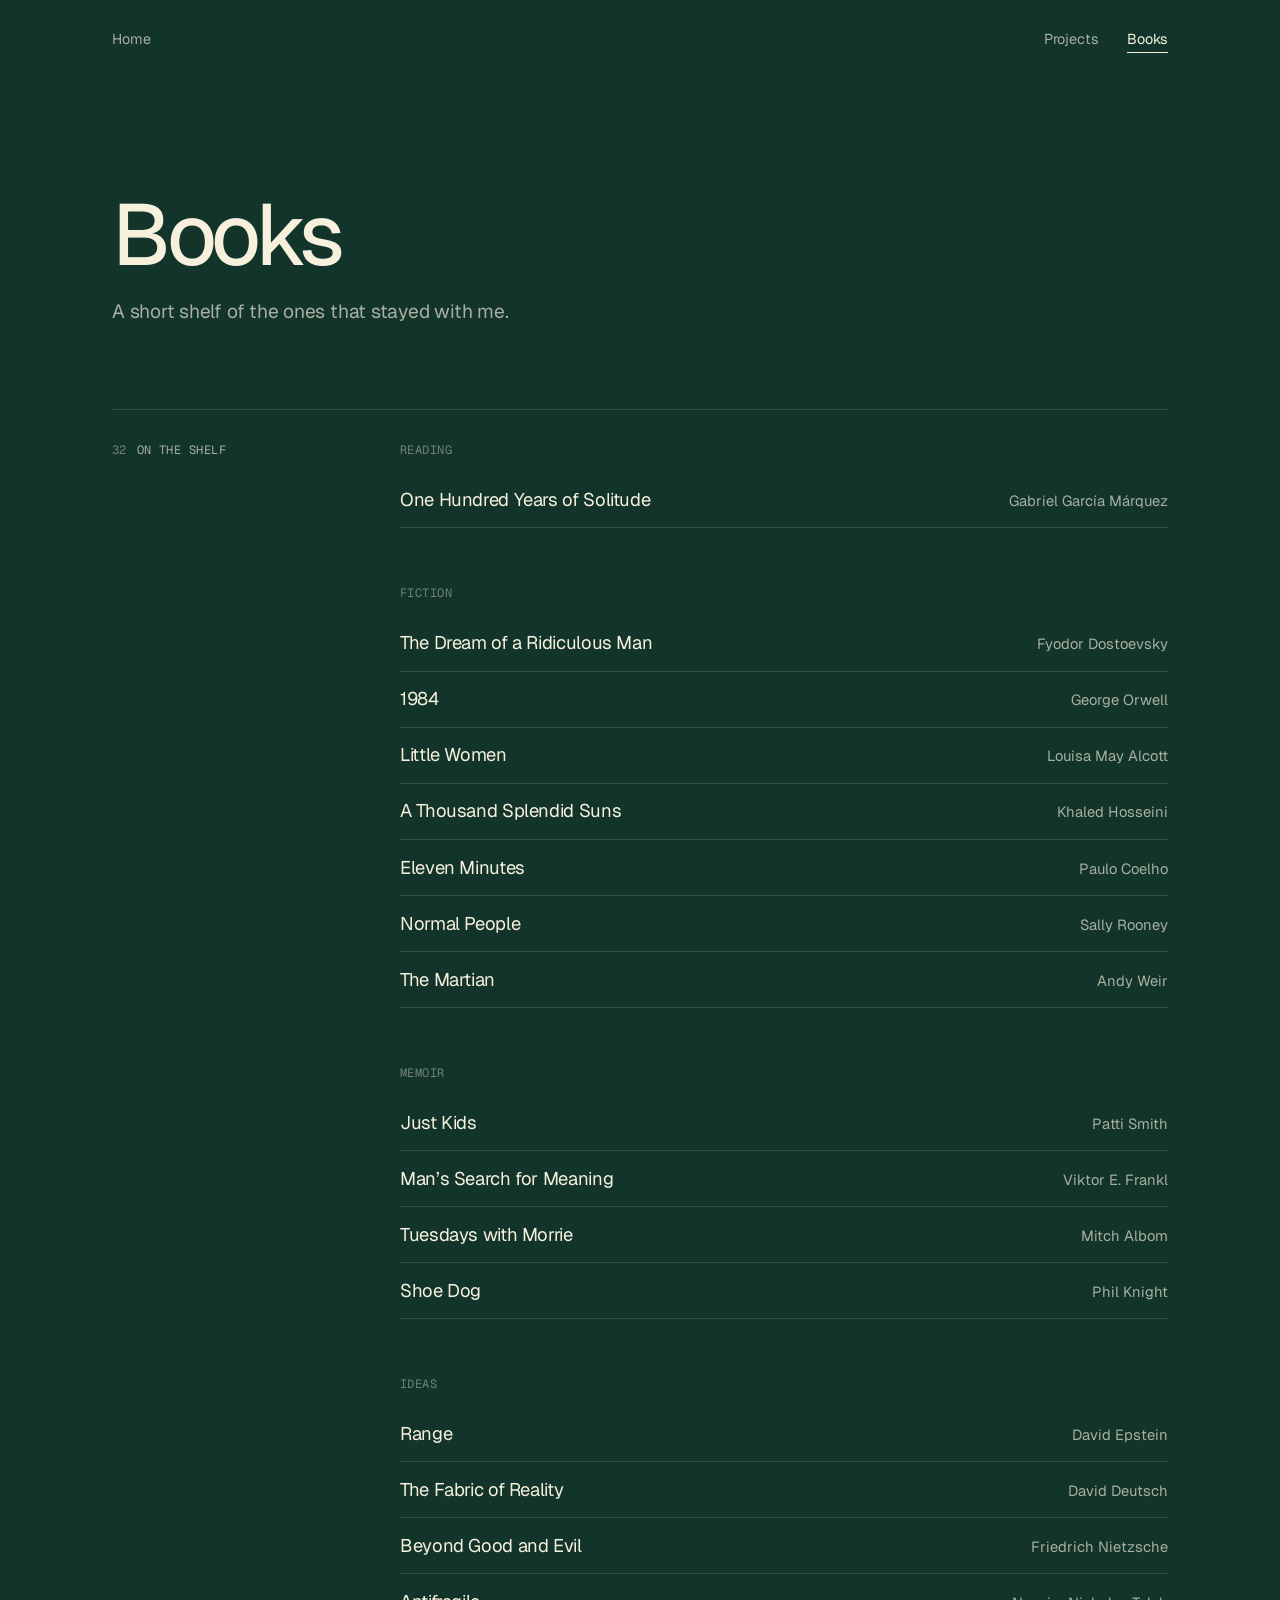
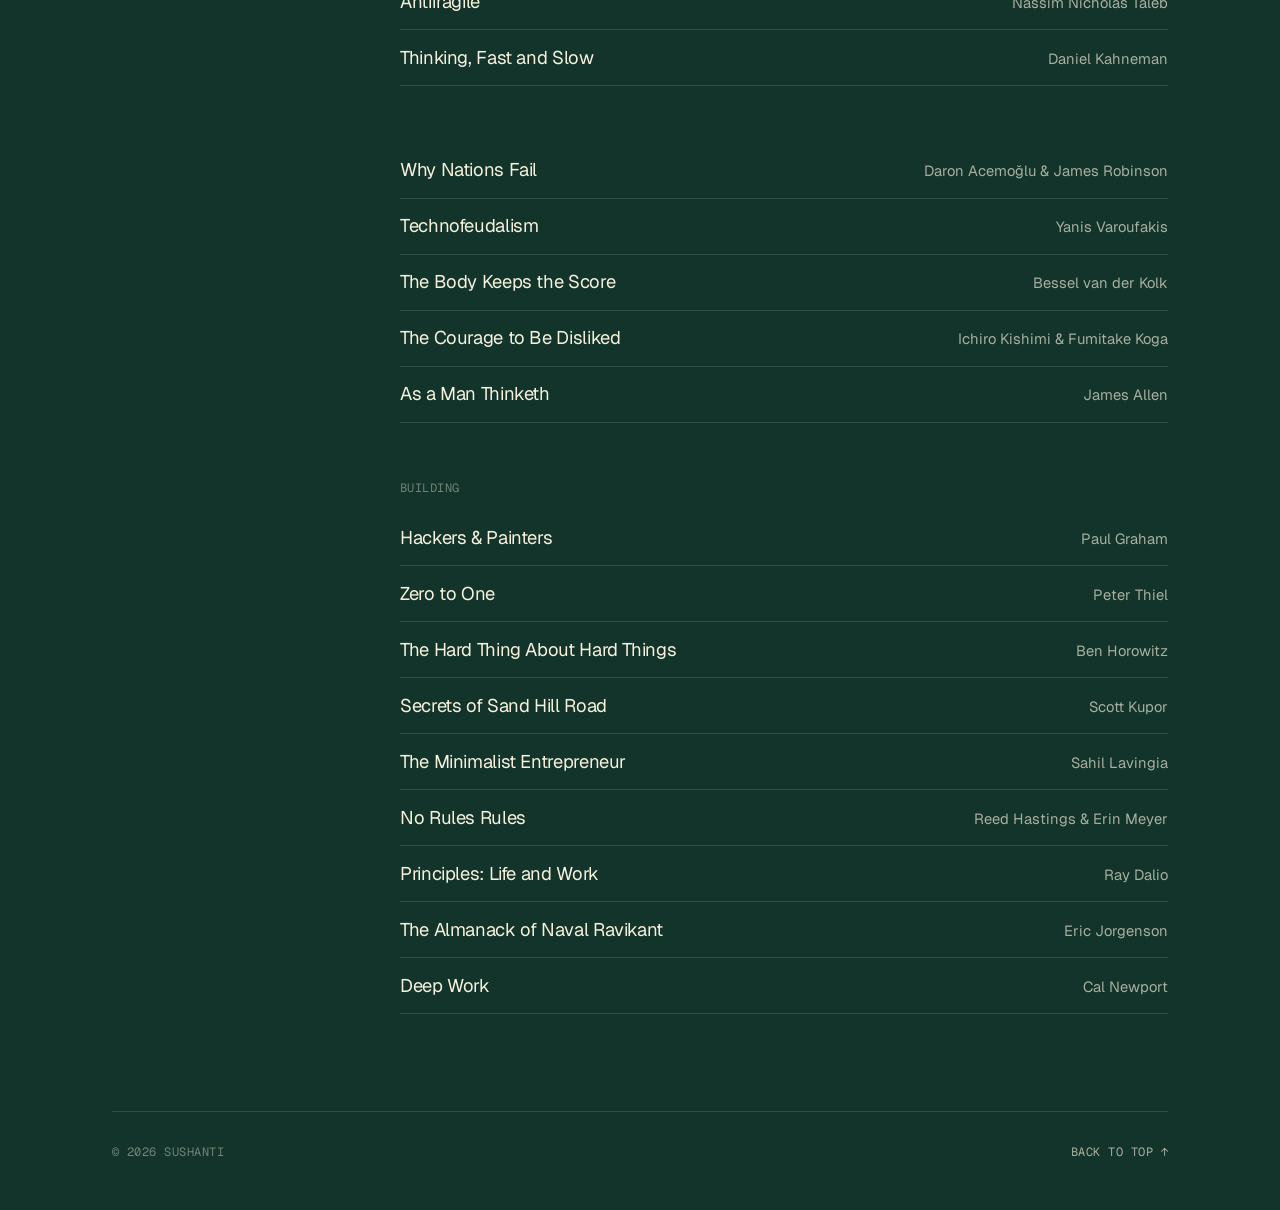
==== commit bf63bef0: "Hero with portrait on the left, Home link, icon socials, forest green theme Co-Authored-By: Claude O" ====
--- a/books.html
+++ b/books.html
@@ -16,8 +16,8 @@
   <div class="wrap">
 
     <header class="top">
-      <a class="brand" href="index.html">Sushanti</a>
-      <nav class="nav" aria-label="Pages"><a href="index.html">Work</a><a href="projects.html">Projects</a><a href="books.html" aria-current="page">Books</a></nav>
+      <a class="brand" href="index.html">Home</a>
+      <nav class="nav" aria-label="Pages"><a href="projects.html">Projects</a><a href="books.html" aria-current="page">Books</a></nav>
     </header>
 
     <main>
--- a/assets/css/style.css
+++ b/assets/css/style.css
@@ -1,29 +1,20 @@
 /* Gallery wall: white plaster, black ink, one grotesk, one italic accent. */
 
 :root {
-  --bg: #fbfbfa;
-  --ink: #0d0d0d;
-  --mid: #6e6e6e;
-  --soft: #a3a3a3;
-  --rule: #e6e6e3;
-  --plate: #f1f1ef;
-  --signal: #ff4a1c;
+  /* Bold: forest green + cream. To roll back to the light wall, restore
+     --bg #fbfbfa, --ink #0d0d0d, --mid #6e6e6e, --soft #a3a3a3, --rule #e6e6e3, --plate #f1f1ef. */
+  --bg: #12342b;
+  --ink: #f6f0dc;
+  --mid: rgba(246, 240, 220, 0.66);
+  --soft: rgba(246, 240, 220, 0.42);
+  --rule: rgba(246, 240, 220, 0.14);
+  --plate: #0e2a23;
+  --signal: #ff7a45;
   --sans: "Geist", -apple-system, BlinkMacSystemFont, "Helvetica Neue", Arial, sans-serif;
   --mono: "Geist Mono", ui-monospace, SFMono-Regular, Menlo, monospace;
   --serif: "Instrument Serif", Georgia, "Times New Roman", serif;
   --ease: cubic-bezier(0.16, 1, 0.3, 1);
-  color-scheme: light dark;
-}
-
-@media (prefers-color-scheme: dark) {
-  :root {
-    --bg: #0b0b0b;
-    --ink: #ededeb;
-    --mid: #8f8f8c;
-    --soft: #5c5c5a;
-    --rule: #1f1f1e;
-    --plate: #151515;
-  }
+  color-scheme: dark;
 }
 
 * {
@@ -78,9 +69,14 @@
 }
 
 .brand {
-  font-weight: 500;
-  letter-spacing: -0.01em;
+  color: var(--mid);
   text-decoration: none;
+  transition: color 0.3s ease;
+}
+
+.brand:hover,
+.brand[aria-current="page"] {
+  color: var(--ink);
 }
 
 .nav {
@@ -126,64 +122,75 @@
 /* Statement */
 
 .statement {
-  padding: 9rem 0 7rem;
+  display: flex;
+  align-items: center;
+  gap: 3rem;
+  padding: 8rem 0 7rem;
+}
+
+.face {
+  flex-shrink: 0;
+  width: 148px;
+  height: 148px;
+  border-radius: 50%;
+  object-fit: cover;
+  box-shadow: 0 0 0 1px var(--rule), 0 0 0 8px var(--bg), 0 0 0 9px var(--rule);
+  transition: transform 0.8s var(--ease);
+}
+
+.face:hover {
+  transform: rotate(-4deg) scale(1.03);
 }
 
 .statement h1 {
-  font-size: clamp(2.2rem, 5.4vw, 4.1rem);
+  font-size: clamp(2.6rem, 6.4vw, 4.8rem);
   font-weight: 450;
-  line-height: 1.08;
-  letter-spacing: -0.045em;
-  max-width: 19.5ch;
-  margin: 0;
-}
-
-.statement h1 em {
+  line-height: 1;
+  letter-spacing: -0.05em;
+  margin: 0 0 1rem;
+}
+
+.now {
+  font-size: clamp(1.2rem, 2.2vw, 1.6rem);
+  letter-spacing: -0.025em;
+  line-height: 1.3;
+  color: var(--mid);
+  margin: 0;
+}
+
+.now em {
+  color: var(--ink);
   font-size: 1.12em;
-  line-height: 0;
-}
-
-.chip {
-  display: inline-block;
-  vertical-align: -0.1em;
-  width: 0.92em;
-  height: 0.92em;
-  margin: 0 0.06em;
-  border-radius: 0.24em;
-  object-fit: cover;
-  transition: transform 0.6s var(--ease);
-}
-
-.chip--face {
-  width: 1.05em;
-  height: 1.05em;
-  vertical-align: -0.16em;
-  border-radius: 50%;
-  filter: grayscale(1);
-}
-
-.statement h1:hover .chip {
-  transform: rotate(-8deg) scale(1.08);
 }
 
 .socials {
   display: flex;
-  flex-wrap: wrap;
-  gap: 0.5rem 1.75rem;
-  margin-top: 3rem;
-  font-family: var(--mono);
-  font-size: 0.78rem;
-  text-transform: uppercase;
-  letter-spacing: 0.04em;
-}
-
-.socials a span {
-  display: inline-block;
-  transition: transform 0.5s var(--ease);
-}
-
-.socials a:hover span {
-  transform: translate(2px, -2px);
+  gap: 0.75rem;
+  margin-top: 2rem;
+}
+
+.socials a {
+  width: 44px;
+  height: 44px;
+  display: grid;
+  place-items: center;
+  border-radius: 50%;
+  border: 1px solid var(--rule);
+  color: var(--ink);
+  transition: background 0.35s ease, color 0.35s ease, border-color 0.35s ease, transform 0.6s var(--ease);
+}
+
+.socials svg {
+  width: 17px;
+  height: 17px;
+  fill: currentColor;
+}
+
+.socials a:hover {
+  background: var(--ink);
+  color: var(--bg);
+  border-color: var(--ink);
+  transform: translateY(-3px);
 }
 
 /* Sections */
@@ -270,9 +277,11 @@
 }
 
 .cv-org img {
-  width: 22px;
-  height: 22px;
-  border-radius: 6px;
+  width: 24px;
+  height: 24px;
+  padding: 3px;
+  border-radius: 7px;
+  background: #fff;
   object-fit: contain;
   transition: transform 0.6s var(--ease);
 }
@@ -457,7 +466,7 @@
   opacity: 0;
   transform: translate3d(var(--x, 0), var(--y, 0), 0) scale(0.85) rotate(-3deg);
   transition: opacity 0.35s ease, transform 0.5s var(--ease);
-  box-shadow: 0 30px 60px -30px rgba(0, 0, 0, 0.45);
+  box-shadow: 0 30px 60px -24px rgba(0, 0, 0, 0.6);
 }
 
 .peek.on {
@@ -667,7 +676,15 @@
   }
 
   .statement {
-    padding: 5rem 0 4.5rem;
+    flex-direction: column;
+    align-items: flex-start;
+    gap: 2rem;
+    padding: 4rem 0 4.5rem;
+  }
+
+  .face {
+    width: 104px;
+    height: 104px;
   }
 
   .sec,
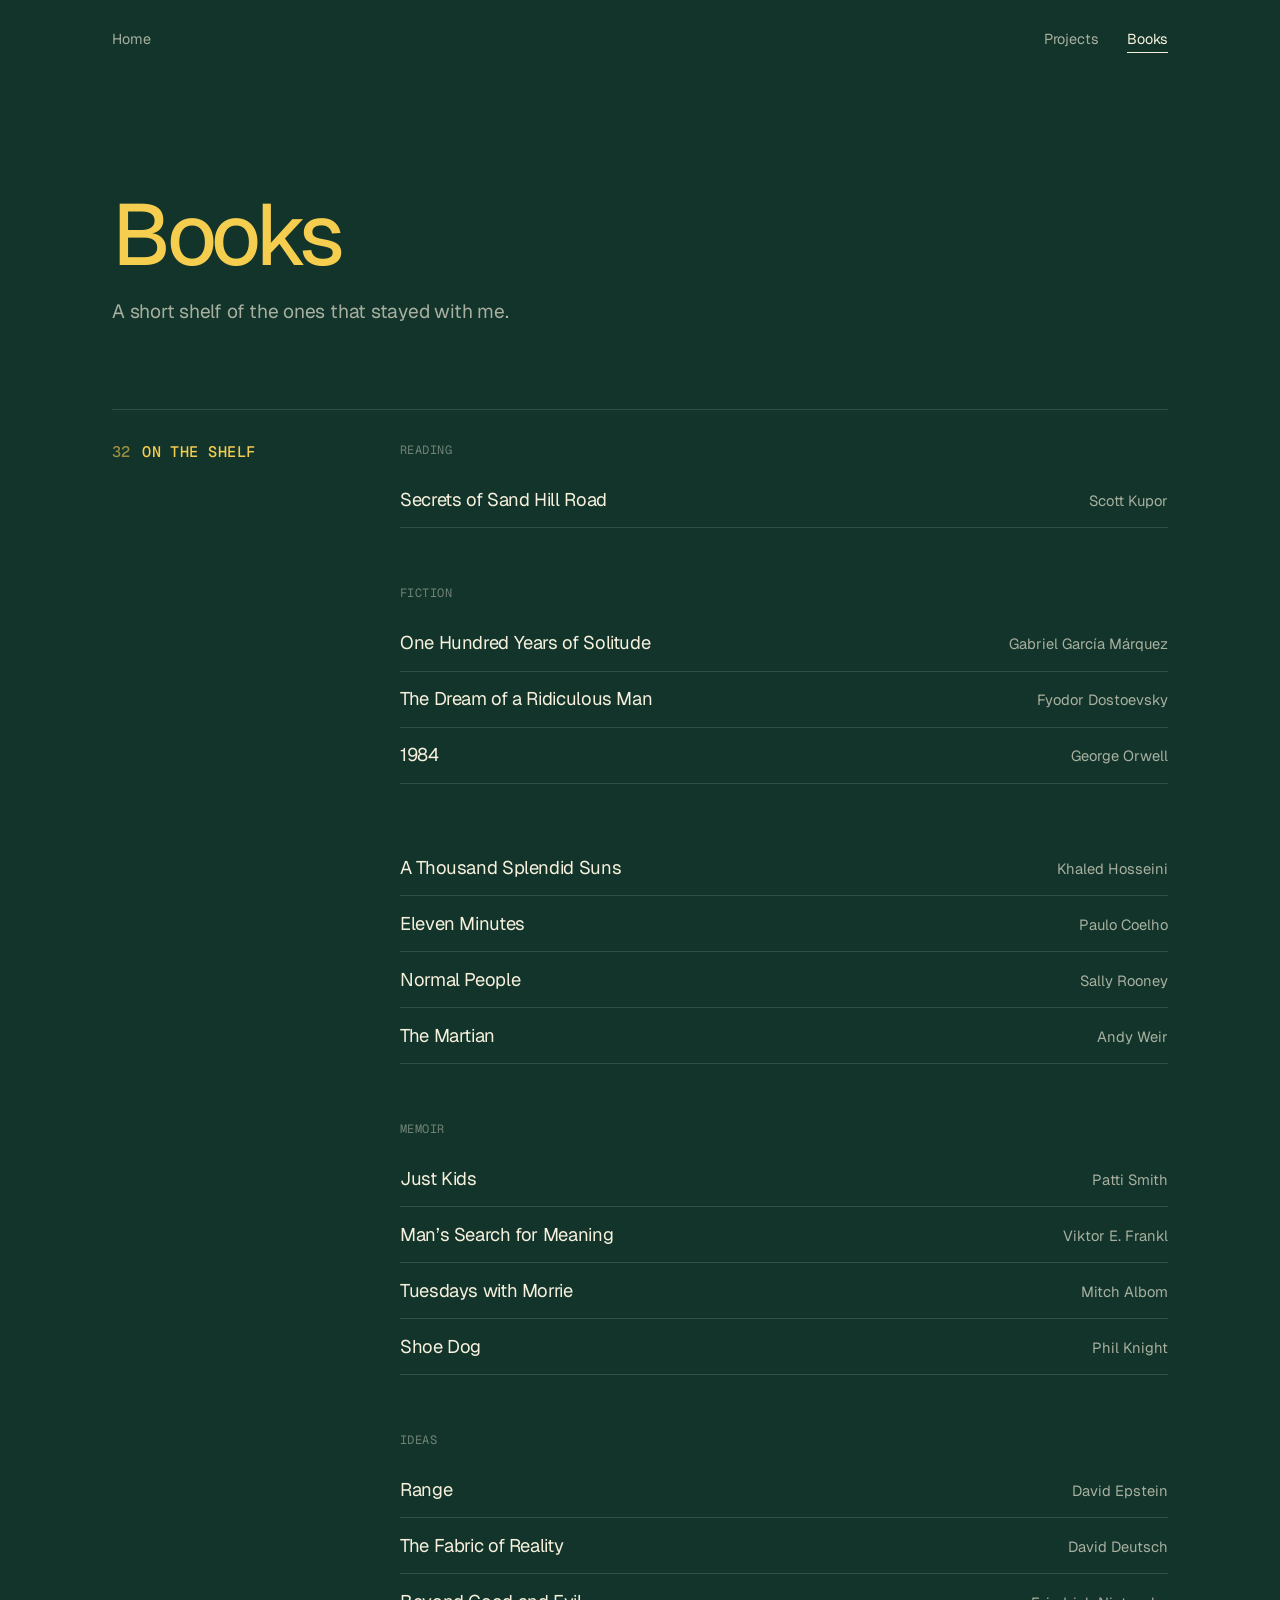
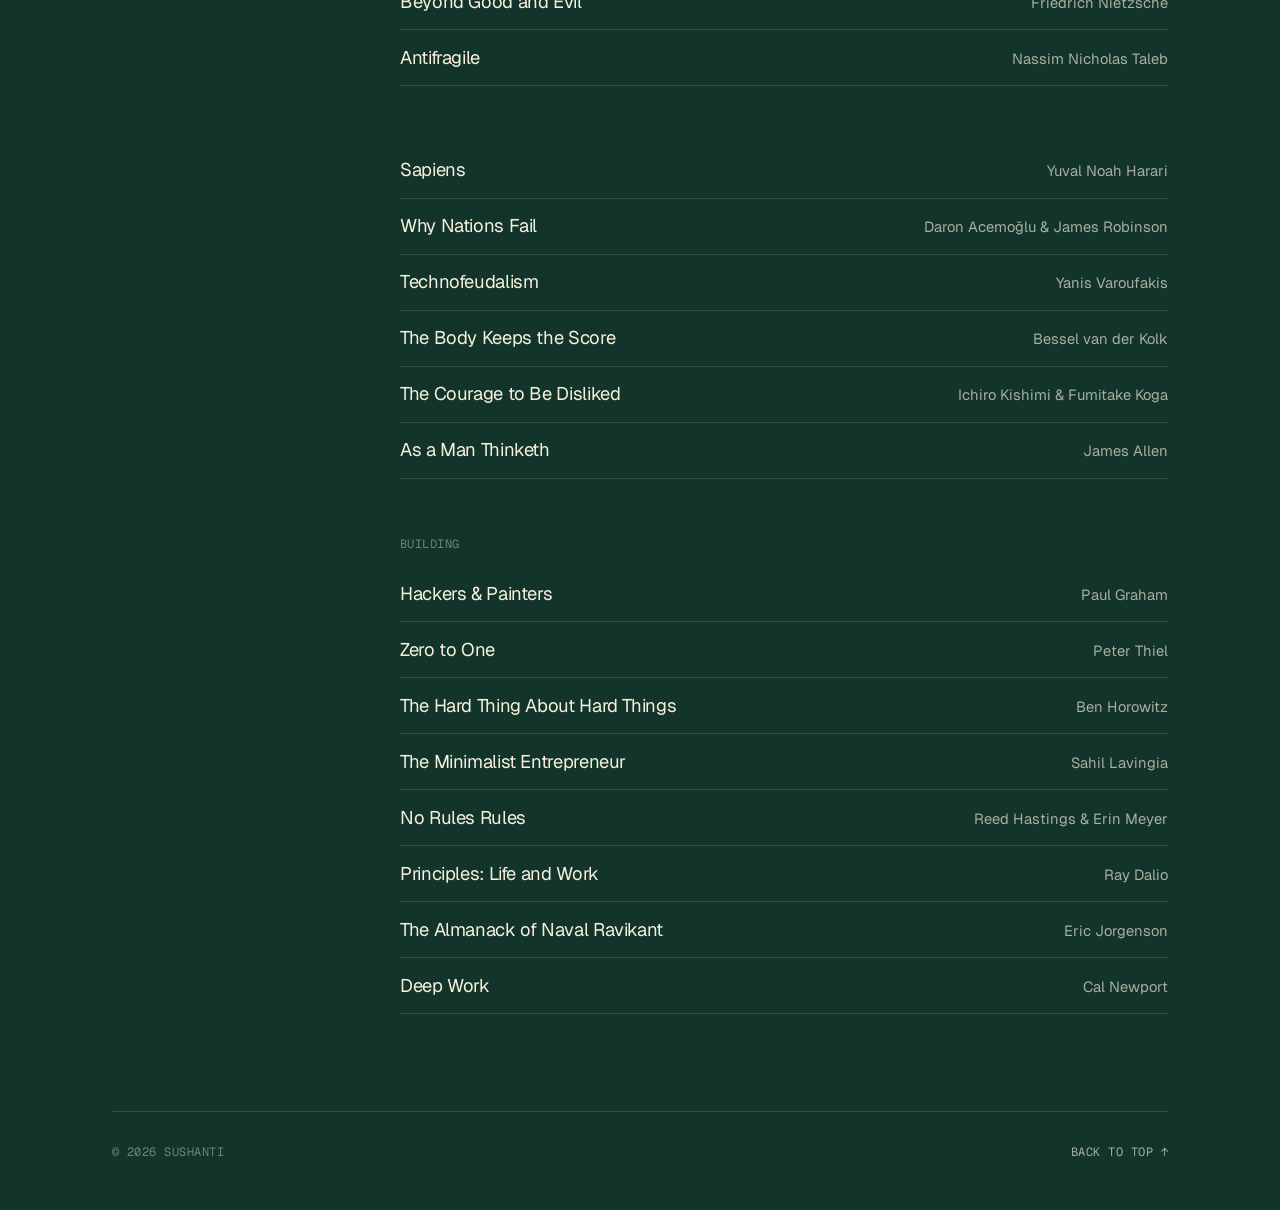
==== commit 6408488e: "Books: now reading Secrets of Sand Hill Road Co-Authored-By: Claude Opus 5.5 <noreply@anthropic.com>" ====
--- a/books.html
+++ b/books.html
@@ -32,13 +32,14 @@
           <div class="shelf">
             <h3 class="shelf-label">Reading</h3>
             <ul class="books" data-stagger>
-            <li><span class="b-title">One Hundred Years of Solitude</span><span class="b-author">Gabriel Garc&iacute;a M&aacute;rquez</span></li>
+            <li><span class="b-title">Secrets of Sand Hill Road</span><span class="b-author">Scott Kupor</span></li>
             </ul>
           </div>
 
           <div class="shelf">
             <h3 class="shelf-label">Fiction</h3>
             <ul class="books" data-stagger>
+            <li><span class="b-title">One Hundred Years of Solitude</span><span class="b-author">Gabriel Garc&iacute;a M&aacute;rquez</span></li>
             <li><span class="b-title">The Dream of a Ridiculous Man</span><span class="b-author">Fyodor Dostoevsky</span></li>
             <li><span class="b-title">1984</span><span class="b-author">George Orwell</span></li>
             <li><span class="b-title">Little Women</span><span class="b-author">Louisa May Alcott</span></li>
@@ -82,7 +83,6 @@
             <li><span class="b-title">Hackers &amp; Painters</span><span class="b-author">Paul Graham</span></li>
             <li><span class="b-title">Zero to One</span><span class="b-author">Peter Thiel</span></li>
             <li><span class="b-title">The Hard Thing About Hard Things</span><span class="b-author">Ben Horowitz</span></li>
-            <li><span class="b-title">Secrets of Sand Hill Road</span><span class="b-author">Scott Kupor</span></li>
             <li><span class="b-title">The Minimalist Entrepreneur</span><span class="b-author">Sahil Lavingia</span></li>
             <li><span class="b-title">No Rules Rules</span><span class="b-author">Reed Hastings &amp; Erin Meyer</span></li>
             <li><span class="b-title">Principles: Life and Work</span><span class="b-author">Ray Dalio</span></li>
--- a/assets/css/style.css
+++ b/assets/css/style.css
@@ -10,6 +10,7 @@
   --rule: rgba(246, 240, 220, 0.14);
   --plate: #0e2a23;
   --signal: #ff7a45;
+  --yellow: #f5cd4f;
   --sans: "Geist", -apple-system, BlinkMacSystemFont, "Helvetica Neue", Arial, sans-serif;
   --mono: "Geist Mono", ui-monospace, SFMono-Regular, Menlo, monospace;
   --serif: "Instrument Serif", Georgia, "Times New Roman", serif;
@@ -147,6 +148,7 @@
   font-weight: 450;
   line-height: 1;
   letter-spacing: -0.05em;
+  color: var(--yellow);
   margin: 0 0 1rem;
 }
 
@@ -165,6 +167,7 @@
 
 .socials {
   display: flex;
+  flex-wrap: wrap;
   gap: 0.75rem;
   margin-top: 2rem;
 }
@@ -186,6 +189,22 @@
   fill: currentColor;
 }
 
+.socials .mail {
+  width: auto;
+  display: inline-flex;
+  align-items: center;
+  gap: 0.6rem;
+  padding: 0 1.1rem 0 0.95rem;
+  border-radius: 999px;
+  font-size: 0.95rem;
+  letter-spacing: -0.01em;
+  text-decoration: none;
+}
+
+.socials .mail svg {
+  fill: none;
+}
+
 .socials a:hover {
   background: var(--ink);
   color: var(--bg);
@@ -205,17 +224,19 @@
 
 .sec-label {
   font-family: var(--mono);
-  font-size: 0.75rem;
+  font-size: 0.95rem;
+  line-height: 1.45;
   text-transform: uppercase;
-  letter-spacing: 0.04em;
-  color: var(--mid);
-  font-weight: 400;
+  letter-spacing: 0.03em;
+  color: var(--yellow);
+  font-weight: 500;
   margin: 0;
 }
 
 .sec-label .n {
-  color: var(--soft);
-  margin-right: 0.6rem;
+  color: var(--yellow);
+  opacity: 0.6;
+  margin-right: 0.7rem;
 }
 
 .prose p {
@@ -495,6 +516,7 @@
 }
 
 .page-head h1 {
+  color: var(--yellow);
   font-size: clamp(2.6rem, 7vw, 5.4rem);
   font-weight: 450;
   letter-spacing: -0.05em;
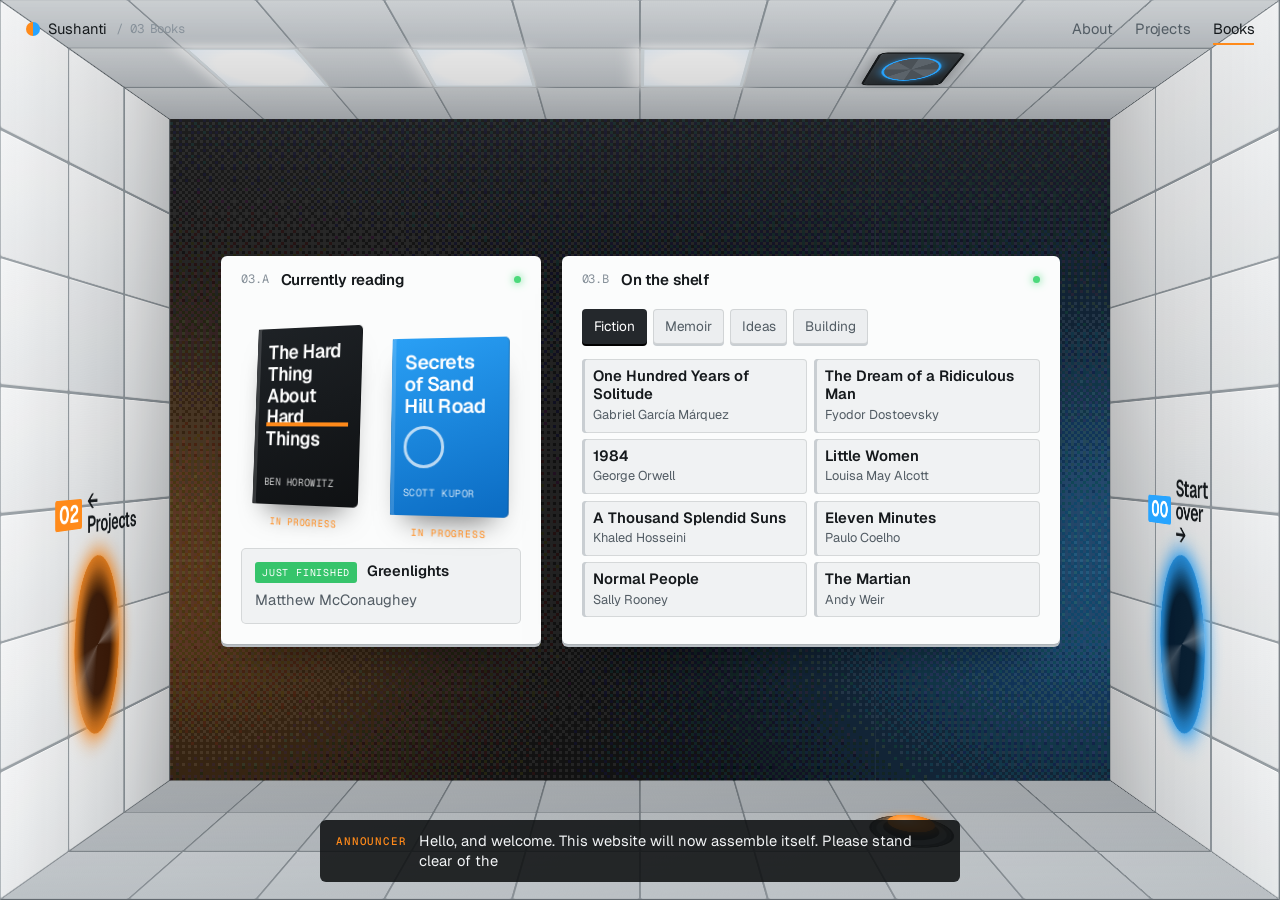
==== commit 78c06562: "v2: Portal 2 themed site Each page is a 3D test chamber. An opening note and elevator ride lead into" ====
--- a/books.html
+++ b/books.html
@@ -2,104 +2,9 @@
 <html lang="en">
 <head>
   <meta charset="UTF-8">
-  <meta name="viewport" content="width=device-width, initial-scale=1.0">
   <title>Books &middot; Sushanti</title>
-  <meta name="description" content="Books on Sushanti&rsquo;s shelf.">
-  <link rel="icon" href="assets/img/avatar.jpg">
-  <link rel="preconnect" href="https://fonts.googleapis.com">
-  <link rel="preconnect" href="https://fonts.gstatic.com" crossorigin>
-  <link href="https://fonts.googleapis.com/css2?family=Geist:wght@400..600&family=Geist+Mono:wght@400;500&family=Instrument+Serif:ital@1&family=Kalam:wght@700&display=swap" rel="stylesheet">
-  <link rel="stylesheet" href="assets/css/style.css">
-  <script>document.documentElement.classList.add('js');</script>
+  <meta http-equiv="refresh" content="0; url=./#books">
+  <script>location.replace('./#' + (location.hash ? location.hash.slice(1) : 'books'));</script>
 </head>
-<body>
-  <div class="wrap">
-
-    <header class="top">
-      <a class="brand" href="index.html">Home</a>
-      <nav class="nav" aria-label="Pages"><a href="projects.html">Projects</a><a href="books.html" aria-current="page">Books</a></nav>
-    </header>
-
-    <main>
-      <section class="page-head">
-        <h1 data-split>Books</h1>
-        <p class="rise" style="--d:.4s">A short shelf of the ones that stayed with me.</p>
-      </section>
-
-      <section class="sec">
-        <h2 class="sec-label"><span class="n">32</span>On the shelf</h2>
-        <div>
-          <div class="shelf">
-            <h3 class="shelf-label">Reading</h3>
-            <ul class="books" data-stagger>
-            <li><span class="b-title">Secrets of Sand Hill Road</span><span class="b-author">Scott Kupor</span></li>
-            </ul>
-          </div>
-
-          <div class="shelf">
-            <h3 class="shelf-label">Fiction</h3>
-            <ul class="books" data-stagger>
-            <li><span class="b-title">One Hundred Years of Solitude</span><span class="b-author">Gabriel Garc&iacute;a M&aacute;rquez</span></li>
-            <li><span class="b-title">The Dream of a Ridiculous Man</span><span class="b-author">Fyodor Dostoevsky</span></li>
-            <li><span class="b-title">1984</span><span class="b-author">George Orwell</span></li>
-            <li><span class="b-title">Little Women</span><span class="b-author">Louisa May Alcott</span></li>
-            <li><span class="b-title">A Thousand Splendid Suns</span><span class="b-author">Khaled Hosseini</span></li>
-            <li><span class="b-title">Eleven Minutes</span><span class="b-author">Paulo Coelho</span></li>
-            <li><span class="b-title">Normal People</span><span class="b-author">Sally Rooney</span></li>
-            <li><span class="b-title">The Martian</span><span class="b-author">Andy Weir</span></li>
-            </ul>
-          </div>
-
-          <div class="shelf">
-            <h3 class="shelf-label">Memoir</h3>
-            <ul class="books" data-stagger>
-            <li><span class="b-title">Just Kids</span><span class="b-author">Patti Smith</span></li>
-            <li><span class="b-title">Man&rsquo;s Search for Meaning</span><span class="b-author">Viktor E. Frankl</span></li>
-            <li><span class="b-title">Tuesdays with Morrie</span><span class="b-author">Mitch Albom</span></li>
-            <li><span class="b-title">Shoe Dog</span><span class="b-author">Phil Knight</span></li>
-            </ul>
-          </div>
-
-          <div class="shelf">
-            <h3 class="shelf-label">Ideas</h3>
-            <ul class="books" data-stagger>
-            <li><span class="b-title">Range</span><span class="b-author">David Epstein</span></li>
-            <li><span class="b-title">The Fabric of Reality</span><span class="b-author">David Deutsch</span></li>
-            <li><span class="b-title">Beyond Good and Evil</span><span class="b-author">Friedrich Nietzsche</span></li>
-            <li><span class="b-title">Antifragile</span><span class="b-author">Nassim Nicholas Taleb</span></li>
-            <li><span class="b-title">Thinking, Fast and Slow</span><span class="b-author">Daniel Kahneman</span></li>
-            <li><span class="b-title">Sapiens</span><span class="b-author">Yuval Noah Harari</span></li>
-            <li><span class="b-title">Why Nations Fail</span><span class="b-author">Daron Acemo&#287;lu &amp; James Robinson</span></li>
-            <li><span class="b-title">Technofeudalism</span><span class="b-author">Yanis Varoufakis</span></li>
-            <li><span class="b-title">The Body Keeps the Score</span><span class="b-author">Bessel van der Kolk</span></li>
-            <li><span class="b-title">The Courage to Be Disliked</span><span class="b-author">Ichiro Kishimi &amp; Fumitake Koga</span></li>
-            <li><span class="b-title">As a Man Thinketh</span><span class="b-author">James Allen</span></li>
-            </ul>
-          </div>
-
-          <div class="shelf">
-            <h3 class="shelf-label">Building</h3>
-            <ul class="books" data-stagger>
-            <li><span class="b-title">Hackers &amp; Painters</span><span class="b-author">Paul Graham</span></li>
-            <li><span class="b-title">Zero to One</span><span class="b-author">Peter Thiel</span></li>
-            <li><span class="b-title">The Hard Thing About Hard Things</span><span class="b-author">Ben Horowitz</span></li>
-            <li><span class="b-title">The Minimalist Entrepreneur</span><span class="b-author">Sahil Lavingia</span></li>
-            <li><span class="b-title">No Rules Rules</span><span class="b-author">Reed Hastings &amp; Erin Meyer</span></li>
-            <li><span class="b-title">Principles: Life and Work</span><span class="b-author">Ray Dalio</span></li>
-            <li><span class="b-title">The Almanack of Naval Ravikant</span><span class="b-author">Eric Jorgenson</span></li>
-            <li><span class="b-title">Deep Work</span><span class="b-author">Cal Newport</span></li>
-            </ul>
-          </div>
-        </div>
-      </section>
-    </main>
-
-    <footer class="foot">
-      <span>&copy; 2026 Sushanti</span>
-      <a class="u" href="#top" onclick="window.scrollTo({top:0,behavior:'smooth'});return false;">Back to top &uarr;</a>
-    </footer>
-
-  </div>
-  <script src="assets/js/motion.js"></script>
-</body>
+<body><a href="./#books">Continue to Books</a></body>
 </html>
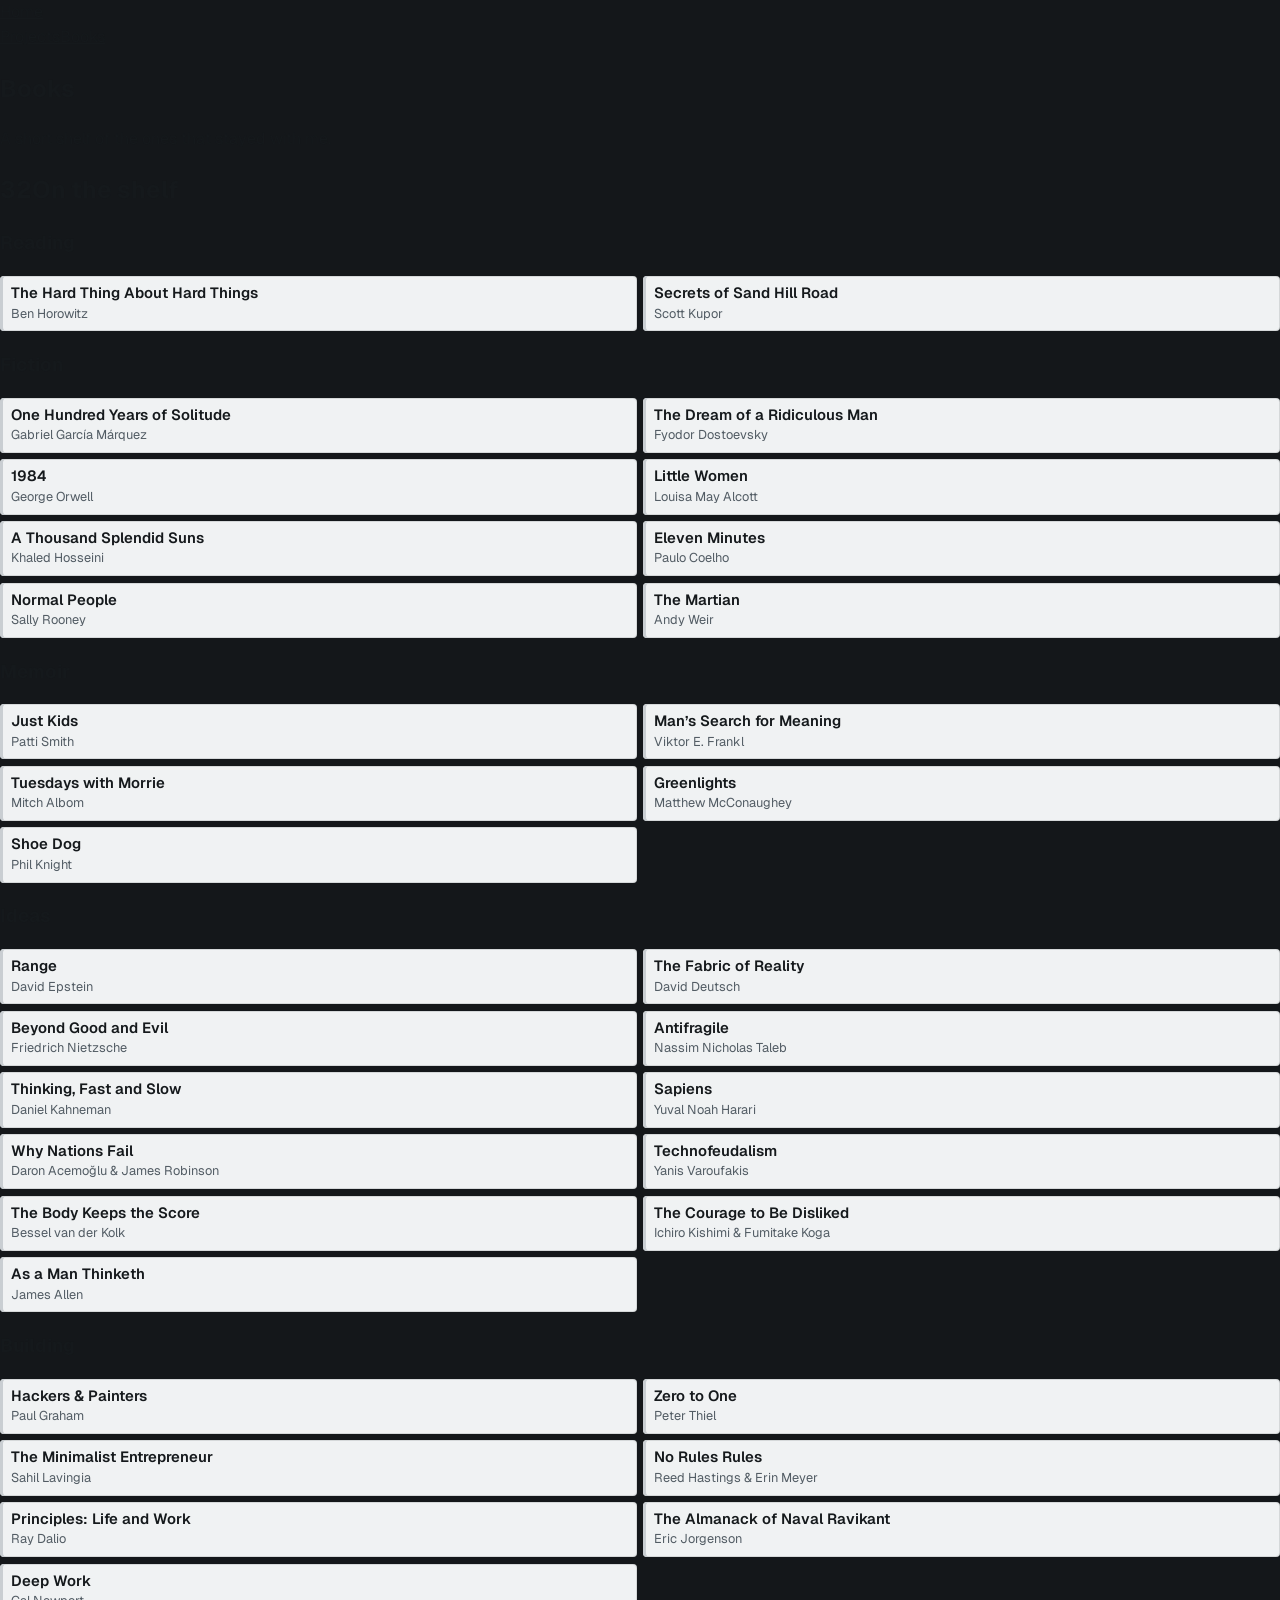
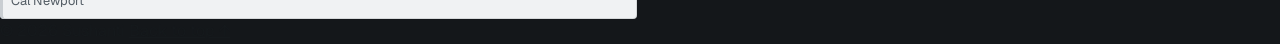
==== commit 337f3f62: "Books: finished Greenlights, now reading The Hard Thing About Hard Things Co-Authored-By: Claude Opu" ====
--- a/books.html
+++ b/books.html
@@ -2,9 +2,105 @@
 <html lang="en">
 <head>
   <meta charset="UTF-8">
+  <meta name="viewport" content="width=device-width, initial-scale=1.0">
   <title>Books &middot; Sushanti</title>
-  <meta http-equiv="refresh" content="0; url=./#books">
-  <script>location.replace('./#' + (location.hash ? location.hash.slice(1) : 'books'));</script>
+  <meta name="description" content="Books on Sushanti&rsquo;s shelf.">
+  <link rel="icon" href="assets/img/avatar.jpg">
+  <link rel="preconnect" href="https://fonts.googleapis.com">
+  <link rel="preconnect" href="https://fonts.gstatic.com" crossorigin>
+  <link href="https://fonts.googleapis.com/css2?family=Geist:wght@400..600&family=Geist+Mono:wght@400;500&family=Instrument+Serif:ital@1&family=Kalam:wght@700&display=swap" rel="stylesheet">
+  <link rel="stylesheet" href="assets/css/style.css">
+  <script>document.documentElement.classList.add('js');</script>
 </head>
-<body><a href="./#books">Continue to Books</a></body>
+<body>
+  <div class="wrap">
+
+    <header class="top">
+      <a class="brand" href="index.html">Home</a>
+      <nav class="nav" aria-label="Pages"><a href="projects.html">Projects</a><a href="books.html" aria-current="page">Books</a></nav>
+    </header>
+
+    <main>
+      <section class="page-head">
+        <h1 data-split>Books</h1>
+        <p class="rise" style="--d:.4s">A short shelf of the ones that stayed with me.</p>
+      </section>
+
+      <section class="sec">
+        <h2 class="sec-label"><span class="n">32</span>On the shelf</h2>
+        <div>
+          <div class="shelf">
+            <h3 class="shelf-label">Reading</h3>
+            <ul class="books" data-stagger>
+            <li><span class="b-title">The Hard Thing About Hard Things</span><span class="b-author">Ben Horowitz</span></li>
+            <li><span class="b-title">Secrets of Sand Hill Road</span><span class="b-author">Scott Kupor</span></li>
+            </ul>
+          </div>
+
+          <div class="shelf">
+            <h3 class="shelf-label">Fiction</h3>
+            <ul class="books" data-stagger>
+            <li><span class="b-title">One Hundred Years of Solitude</span><span class="b-author">Gabriel Garc&iacute;a M&aacute;rquez</span></li>
+            <li><span class="b-title">The Dream of a Ridiculous Man</span><span class="b-author">Fyodor Dostoevsky</span></li>
+            <li><span class="b-title">1984</span><span class="b-author">George Orwell</span></li>
+            <li><span class="b-title">Little Women</span><span class="b-author">Louisa May Alcott</span></li>
+            <li><span class="b-title">A Thousand Splendid Suns</span><span class="b-author">Khaled Hosseini</span></li>
+            <li><span class="b-title">Eleven Minutes</span><span class="b-author">Paulo Coelho</span></li>
+            <li><span class="b-title">Normal People</span><span class="b-author">Sally Rooney</span></li>
+            <li><span class="b-title">The Martian</span><span class="b-author">Andy Weir</span></li>
+            </ul>
+          </div>
+
+          <div class="shelf">
+            <h3 class="shelf-label">Memoir</h3>
+            <ul class="books" data-stagger>
+            <li><span class="b-title">Just Kids</span><span class="b-author">Patti Smith</span></li>
+            <li><span class="b-title">Man&rsquo;s Search for Meaning</span><span class="b-author">Viktor E. Frankl</span></li>
+            <li><span class="b-title">Tuesdays with Morrie</span><span class="b-author">Mitch Albom</span></li>
+            <li><span class="b-title">Greenlights</span><span class="b-author">Matthew McConaughey</span></li>
+            <li><span class="b-title">Shoe Dog</span><span class="b-author">Phil Knight</span></li>
+            </ul>
+          </div>
+
+          <div class="shelf">
+            <h3 class="shelf-label">Ideas</h3>
+            <ul class="books" data-stagger>
+            <li><span class="b-title">Range</span><span class="b-author">David Epstein</span></li>
+            <li><span class="b-title">The Fabric of Reality</span><span class="b-author">David Deutsch</span></li>
+            <li><span class="b-title">Beyond Good and Evil</span><span class="b-author">Friedrich Nietzsche</span></li>
+            <li><span class="b-title">Antifragile</span><span class="b-author">Nassim Nicholas Taleb</span></li>
+            <li><span class="b-title">Thinking, Fast and Slow</span><span class="b-author">Daniel Kahneman</span></li>
+            <li><span class="b-title">Sapiens</span><span class="b-author">Yuval Noah Harari</span></li>
+            <li><span class="b-title">Why Nations Fail</span><span class="b-author">Daron Acemo&#287;lu &amp; James Robinson</span></li>
+            <li><span class="b-title">Technofeudalism</span><span class="b-author">Yanis Varoufakis</span></li>
+            <li><span class="b-title">The Body Keeps the Score</span><span class="b-author">Bessel van der Kolk</span></li>
+            <li><span class="b-title">The Courage to Be Disliked</span><span class="b-author">Ichiro Kishimi &amp; Fumitake Koga</span></li>
+            <li><span class="b-title">As a Man Thinketh</span><span class="b-author">James Allen</span></li>
+            </ul>
+          </div>
+
+          <div class="shelf">
+            <h3 class="shelf-label">Building</h3>
+            <ul class="books" data-stagger>
+            <li><span class="b-title">Hackers &amp; Painters</span><span class="b-author">Paul Graham</span></li>
+            <li><span class="b-title">Zero to One</span><span class="b-author">Peter Thiel</span></li>
+            <li><span class="b-title">The Minimalist Entrepreneur</span><span class="b-author">Sahil Lavingia</span></li>
+            <li><span class="b-title">No Rules Rules</span><span class="b-author">Reed Hastings &amp; Erin Meyer</span></li>
+            <li><span class="b-title">Principles: Life and Work</span><span class="b-author">Ray Dalio</span></li>
+            <li><span class="b-title">The Almanack of Naval Ravikant</span><span class="b-author">Eric Jorgenson</span></li>
+            <li><span class="b-title">Deep Work</span><span class="b-author">Cal Newport</span></li>
+            </ul>
+          </div>
+        </div>
+      </section>
+    </main>
+
+    <footer class="foot">
+      <span>&copy; 2026 Sushanti</span>
+      <a class="u" href="#top" onclick="window.scrollTo({top:0,behavior:'smooth'});return false;">Back to top &uarr;</a>
+    </footer>
+
+  </div>
+  <script src="assets/js/motion.js"></script>
+</body>
 </html>
--- a/assets/css/style.css
+++ b/assets/css/style.css
@@ -0,0 +1,1278 @@
+/* Test chambers: white portal-ready panels, dark metal that isn't, a blue and an orange. */
+
+:root {
+  --wall-a: #f3f4f5;
+  --wall-b: #e2e5e7;
+  --wall2-a: #e9ebed;
+  --wall2-b: #d8dcdf;
+  --seam: #8f979d;
+  --metal-a: #3b4146;
+  --metal-b: #24282c;
+  --floor-a: #c9ced2;
+  --floor-b: #b2b8bd;
+  --ceil-a: #d6dadd;
+  --ceil-b: #c5cacf;
+  --void: #14171a;
+
+  --ink: #15191c;
+  --mid: #525c64;
+  --soft: #87919a;
+  --rule: rgba(21, 25, 28, 0.12);
+  --paper: #fbfcfc;
+
+  --blue: #27a4ff;
+  --blue-hi: #c6e9ff;
+  --blue-core: #021a30;
+  --orange: #ff8a1a;
+  --orange-hi: #ffe0bf;
+  --orange-core: #361401;
+
+  --sans: "Geist", -apple-system, BlinkMacSystemFont, "Helvetica Neue", Arial, sans-serif;
+  --cond: var(--sans);
+  --mono: "Geist Mono", ui-monospace, SFMono-Regular, Menlo, monospace;
+  --ease: cubic-bezier(0.16, 1, 0.3, 1);
+  --spring: cubic-bezier(0.2, 0.9, 0.25, 1.15);
+  color-scheme: light;
+}
+
+* { box-sizing: border-box; }
+
+html, body { margin: 0; }
+
+body {
+  background: var(--void);
+  color: var(--ink);
+  font-family: var(--sans);
+  font-size: 16px;
+  line-height: 1.55;
+  -webkit-font-smoothing: antialiased;
+  text-rendering: optimizeLegibility;
+}
+
+.js body { overflow: hidden; height: 100vh; height: 100dvh; }
+
+a { color: inherit; }
+em { font-style: normal; font-weight: 600; color: var(--blue); }
+button { font: inherit; color: inherit; }
+::selection { background: var(--blue); color: #fff; }
+:focus-visible { outline: 2px solid var(--blue); outline-offset: 3px; }
+
+.js #content > section { display: none; }
+
+/* ------------------------------------------------------------------ the room */
+
+#stage-root { position: fixed; inset: 0; }
+
+.stage {
+  position: absolute;
+  inset: 0;
+  overflow: hidden;
+  background: var(--void);
+}
+
+.stage.incoming { z-index: 2; }
+
+.back {
+  position: absolute;
+  background: #15181b;
+  box-shadow: inset 0 0 0 1px rgba(0, 0, 0, 0.5), inset 0 0 70px rgba(0, 0, 0, 0.45);
+}
+
+/* dithered backdrops: tiny canvases scaled up with hard pixels */
+canvas.dither,
+canvas.sky {
+  position: absolute;
+  inset: 0;
+  width: 100%;
+  height: 100%;
+  image-rendering: pixelated;
+  image-rendering: crisp-edges;
+}
+
+/* a few large, quiet panel seams on the dark wall */
+.back::before {
+  content: "";
+  position: absolute;
+  inset: 0;
+  z-index: 1;
+  pointer-events: none;
+  background-image:
+    linear-gradient(90deg, rgba(255, 255, 255, 0.045) 1px, transparent 1px),
+    linear-gradient(rgba(255, 255, 255, 0.045) 1px, transparent 1px);
+  background-size: 25% 33.34%;
+}
+
+.back > .panels { perspective: 800px; }
+.back::after {
+  content: "";
+  position: absolute;
+  inset: 0;
+  pointer-events: none;
+  background: linear-gradient(rgba(255, 255, 255, 0.05), rgba(255, 255, 255, 0) 25%);
+  z-index: 1;
+}
+
+.panels { position: absolute; inset: 0; transform-style: preserve-3d; }
+.marks { position: absolute; inset: 0; z-index: 2; }
+
+.room {
+  position: absolute;
+  inset: 0;
+  perspective-origin: 50% 50%;
+  pointer-events: none;
+}
+
+.shell { position: absolute; inset: 0; transform-style: preserve-3d; }
+
+.face {
+  position: absolute;
+  transform-style: preserve-3d;
+  background: var(--seam);
+}
+
+.face.floor { background: #7d858b; }
+.face.ceil { background: #8d959b; }
+
+.shade {
+  position: absolute;
+  inset: 0;
+  pointer-events: none;
+  transform: translateZ(0.5px);
+}
+.face.left .shade { background: linear-gradient(90deg, rgba(255, 255, 255, 0.12), rgba(0, 0, 0, 0.1) 70%, rgba(0, 0, 0, 0.2)); }
+.face.right .shade { background: linear-gradient(270deg, rgba(255, 255, 255, 0.08), rgba(0, 0, 0, 0.12) 70%, rgba(0, 0, 0, 0.22)); }
+.face.floor .shade { background: linear-gradient(0deg, rgba(255, 255, 255, 0.1), rgba(0, 0, 0, 0.18)); }
+.face.ceil .shade { background: linear-gradient(180deg, rgba(0, 0, 0, 0.05), rgba(0, 0, 0, 0.2)); }
+
+/* panels */
+
+.pn {
+  position: absolute;
+  border-radius: 2px;
+  background: linear-gradient(155deg, var(--wall-a), var(--wall-b));
+  box-shadow: inset 0 1px 0 rgba(255, 255, 255, 0.8), inset 0 -1px 0 rgba(0, 0, 0, 0.06);
+  backface-visibility: hidden;
+}
+.pn.w2 { background: linear-gradient(155deg, var(--wall2-a), var(--wall2-b)); }
+.pn.m,
+.pn.fm {
+  background:
+    repeating-linear-gradient(90deg, rgba(255, 255, 255, 0.03) 0 2px, transparent 2px 5px),
+    linear-gradient(155deg, var(--metal-a), var(--metal-b));
+  box-shadow: inset 0 1px 0 rgba(255, 255, 255, 0.07), inset 0 0 0 1px rgba(0, 0, 0, 0.25);
+}
+.pn.f { background: linear-gradient(170deg, var(--floor-a), var(--floor-b)); }
+.pn.fm { background: repeating-linear-gradient(45deg, rgba(255, 255, 255, 0.035) 0 3px, transparent 3px 9px), linear-gradient(170deg, #464c51, #2d3236); }
+.pn.c { background: linear-gradient(180deg, var(--ceil-a), var(--ceil-b)); }
+.pn.l {
+  background: radial-gradient(ellipse at center, #fff 0 55%, #eaf5ff 100%);
+  box-shadow: 0 0 22px 8px rgba(255, 255, 255, 0.85), inset 0 0 0 4px #dbe3e8;
+}
+
+/* chamber assembles: panels swing out of the wall into place */
+
+.assemble .pn.fly {
+  animation: pn-in 0.85s var(--spring) var(--d, 0ms) both;
+}
+
+@keyframes pn-in {
+  from { transform: translateZ(-60px) rotateX(var(--rx)) rotateY(var(--ry)); opacity: 0; }
+  40% { opacity: 1; }
+}
+
+.intro .pn.l { animation: flicker 1.4s steps(1) both; }
+.intro .face.ceil .pn.l:nth-child(4n) { animation-delay: 0.15s; }
+.intro .face.ceil .pn.l:nth-child(4n + 1) { animation-delay: 0.35s; }
+.intro .face.ceil .pn.l:nth-child(4n + 2) { animation-delay: 0.5s; }
+
+@keyframes flicker {
+  0% { opacity: 0.1; box-shadow: none; }
+  12% { opacity: 1; }
+  18% { opacity: 0.15; box-shadow: none; }
+  30% { opacity: 1; }
+  36% { opacity: 0.35; }
+  48%, 100% { opacity: 1; }
+}
+
+.dim {
+  position: absolute;
+  inset: 0;
+  z-index: 5;
+  background: #050607;
+  pointer-events: none;
+  animation: dim 1.6s ease-out 0.25s both;
+}
+@keyframes dim { from { opacity: 0.95; } 30% { opacity: 0.7; } 45% { opacity: 0.85; } to { opacity: 0; visibility: hidden; } }
+
+/* ------------------------------------------------------------------ back-wall content */
+
+.back-content {
+  position: absolute;
+  inset: 0;
+  z-index: 3;
+  display: flex;
+  align-items: center;
+  justify-content: center;
+  padding: 4.5cqh 4cqw;
+  overflow: auto;
+  overscroll-behavior: contain;
+  pointer-events: none;
+  container-type: size;
+  scrollbar-width: thin;
+}
+
+.back-content > * { pointer-events: auto; }
+.back-content .room-content { pointer-events: none; width: 100%; max-height: 100%; }
+.back-content .solid,
+.back-content .dock { pointer-events: auto; }
+
+.assemble .solid,
+.assemble .dock {
+  animation: mount 0.6s var(--ease) var(--cd, 400ms) both;
+}
+
+@keyframes mount {
+  from { opacity: 0; transform: translateY(14px); }
+}
+
+/* mounted monitor */
+
+.screen {
+  display: flex;
+  flex-direction: column;
+  min-height: 0;
+  background: var(--paper);
+  border-radius: 6px;
+  box-shadow: 0 0 0 1px rgba(0, 0, 0, 0.07), 0 3px 0 #b9bfc4, 0 28px 44px -26px rgba(0, 0, 0, 0.55);
+  overflow: hidden;
+}
+
+.screen-bar {
+  display: flex;
+  align-items: center;
+  gap: 0.75rem;
+  margin: 0;
+  padding: 0.75rem 1.25rem 0;
+  background: transparent;
+  color: var(--ink);
+  font-family: var(--mono);
+  font-size: 0.74rem;
+  font-weight: 500;
+  letter-spacing: 0.08em;
+  text-transform: uppercase;
+}
+
+.screen-bar span { color: var(--soft); }
+
+.led {
+  width: 7px;
+  height: 7px;
+  margin-left: auto;
+  border-radius: 50%;
+  background: #4cd97b;
+  box-shadow: 0 0 8px #4cd97b;
+  animation: blink 2.6s steps(1) infinite;
+}
+
+.screen-body { padding: 1.1rem 1.25rem 1.25rem; overflow: auto; min-height: 0; }
+
+.prose p { margin: 0 0 0.9em; }
+.prose p:last-child { margin-bottom: 0; }
+
+/* ------------------------------------------------------------------ lobby */
+
+.lobby {
+  display: grid;
+  grid-template-columns: auto minmax(0, 1fr);
+  align-items: center;
+  gap: 5cqw;
+  max-width: 62rem;
+  margin: 0 auto;
+}
+
+.portrait {
+  position: relative;
+  width: min(44cqh, 26cqw);
+  aspect-ratio: 1;
+  padding: 0;
+  border: 0;
+  border-radius: 50%;
+  background: transparent;
+  cursor: pointer;
+  --c: var(--blue);
+  --hi: var(--blue-hi);
+}
+.portrait.is-orange { --c: var(--orange); --hi: var(--orange-hi); }
+
+.portrait img {
+  position: absolute;
+  inset: 9%;
+  width: 82%;
+  height: 82%;
+  border-radius: 50%;
+  object-fit: cover;
+  transition: transform 0.8s var(--ease);
+}
+
+.portrait-ring {
+  position: absolute;
+  inset: 0;
+  border-radius: 50%;
+  background: radial-gradient(circle, transparent 0 58%, var(--hi) 62%, var(--c) 68%, transparent 72%);
+  box-shadow: 0 0 40px 6px var(--c), inset 0 0 30px 4px var(--c);
+  transition: box-shadow 0.5s ease, background 0.5s ease;
+}
+
+.portrait-ring::after {
+  content: "";
+  position: absolute;
+  inset: -2%;
+  border-radius: 50%;
+  background: conic-gradient(from 0deg, transparent 0 15%, rgba(255, 255, 255, 0.85) 22%, transparent 32% 60%, rgba(255, 255, 255, 0.6) 68%, transparent 78%);
+  -webkit-mask: radial-gradient(circle, transparent 0 60%, #000 63% 70%, transparent 73%);
+  mask: radial-gradient(circle, transparent 0 60%, #000 63% 70%, transparent 73%);
+  animation: swirl 4s linear infinite;
+}
+
+.portrait:hover img { transform: scale(1.04) rotate(-3deg); }
+
+.lobby-card {
+  padding: clamp(1.1rem, 4cqh, 2.2rem) clamp(1.2rem, 3.4cqw, 2.4rem);
+  background: var(--paper);
+  border-radius: 6px;
+  box-shadow: 0 0 0 1px rgba(0, 0, 0, 0.07), 0 3px 0 #b9bfc4, 0 30px 50px -28px rgba(0, 0, 0, 0.55);
+  position: relative;
+}
+
+.hint {
+  margin: 1.4rem 0 0;
+  padding-top: 1rem;
+  border-top: 1px solid var(--rule);
+  font-size: 0.88rem;
+  color: var(--soft);
+}
+
+.lobby-card::before {
+  display: none;
+  content: "";
+  position: absolute;
+  left: 0; right: 0; top: 0;
+  height: 5px;
+  border-radius: 6px 6px 0 0;
+  background: linear-gradient(90deg, var(--blue) 0 50%, var(--orange) 50%);
+}
+
+.tag {
+  display: flex;
+  align-items: center;
+  gap: 0.55rem;
+  margin: 0 0 0.9rem;
+  font-family: var(--mono);
+  font-size: 0.74rem;
+  letter-spacing: 0.08em;
+  text-transform: uppercase;
+  color: var(--mid);
+}
+.tag .dot { width: 7px; height: 7px; border-radius: 50%; background: var(--orange); animation: live 2.2s ease-out infinite; }
+
+.lobby h1 {
+  font-family: var(--cond);
+  font-weight: 700;
+  font-size: clamp(2.4rem, min(12.5cqh, 8.4cqw), 6.2rem);
+  line-height: 0.92;
+  letter-spacing: -0.01em;
+  margin: 0 0 0.9rem;
+}
+
+.lede {
+  font-size: clamp(1.05rem, min(4cqh, 2.4cqw), 1.45rem);
+  line-height: 1.3;
+  color: var(--mid);
+  margin: 0;
+}
+
+.socials { display: flex; flex-wrap: wrap; gap: 0.5rem; margin: 1.3rem 0 0; }
+.socials a {
+  width: 40px;
+  height: 40px;
+  display: grid;
+  place-items: center;
+  border-radius: 5px;
+  background: #eef0f2;
+  box-shadow: inset 0 0 0 1px var(--rule), 0 2px 0 #c9ced2;
+  color: var(--ink);
+  transition: background 0.25s ease, color 0.25s ease, transform 0.4s var(--spring);
+}
+.socials svg { width: 16px; height: 16px; fill: currentColor; }
+.socials .mail { width: auto; display: inline-flex; align-items: center; gap: 0.5rem; padding: 0 0.85rem; font-family: var(--mono); font-size: 0.78rem; text-decoration: none; }
+.socials .mail svg { fill: none; }
+.socials a:hover { background: var(--blue); color: #fff; transform: translateY(-3px); }
+.socials a:nth-child(even):hover { background: var(--orange); }
+
+.how {
+  list-style: none;
+  margin: 1.3rem 0 0;
+  padding: 1rem 0 0;
+  border-top: 1px dashed var(--rule);
+  display: grid;
+  gap: 0.45rem;
+  font-size: 0.9rem;
+  color: var(--mid);
+}
+.how li { display: flex; align-items: center; gap: 0.7rem; }
+
+.key { flex-shrink: 0; position: relative; width: 22px; height: 22px; display: inline-block; }
+.k-portal::before { content: ""; position: absolute; left: 6px; top: 1px; width: 10px; height: 20px; border-radius: 50%; border: 2.5px solid var(--blue); box-shadow: 0 0 6px var(--blue); }
+.k-shoot::before { content: ""; position: absolute; inset: 3px; border-radius: 50%; border: 2.5px solid; border-color: var(--blue) var(--orange) var(--orange) var(--blue); transform: rotate(45deg); }
+.k-shoot::after { content: ""; position: absolute; left: 10px; top: 10px; width: 3px; height: 3px; border-radius: 50%; background: var(--ink); }
+.k-cube::before { content: ""; position: absolute; inset: 3px; border-radius: 3px; background: linear-gradient(145deg, #dfe3e6, #9ea6ac); box-shadow: inset 0 0 0 2px #6f777d; }
+.k-cube::after { content: ""; position: absolute; left: 8px; top: 8px; width: 6px; height: 6px; border-radius: 50%; background: var(--blue); box-shadow: 0 0 5px var(--blue); }
+
+/* ------------------------------------------------------------------ about */
+
+.about {
+  display: grid;
+  grid-template-columns: minmax(0, 1.35fr) minmax(0, 1fr);
+  gap: 2.4cqw;
+  align-items: stretch;
+  max-height: calc(100cqh - 9cqh);
+  max-width: 72rem;
+  margin: 0 auto;
+}
+
+.about .screen { max-height: calc(100cqh - 9cqh); }
+.about .prose { font-size: clamp(0.92rem, min(2.75cqh, 1.6cqw), 1.08rem); line-height: 1.6; }
+
+.cv { list-style: none; margin: 0; display: grid; gap: 0.55rem; }
+.cv li {
+  display: grid;
+  grid-template-columns: auto minmax(0, 1fr) auto;
+  align-items: center;
+  gap: 0.85rem;
+  padding: 0.7rem 0.8rem;
+  border-radius: 5px;
+  background: #f0f2f3;
+  box-shadow: inset 0 0 0 1px var(--rule);
+  transition: transform 0.4s var(--spring), box-shadow 0.3s ease;
+}
+.cv li:hover { transform: translateX(4px); box-shadow: inset 3px 0 0 var(--blue), inset 0 0 0 1px var(--rule); }
+.cv li:nth-child(even):hover { box-shadow: inset 3px 0 0 var(--orange), inset 0 0 0 1px var(--rule); }
+.cv-step { font-family: var(--cond); font-weight: 700; font-size: 1.7rem; line-height: 1; color: #b5bcc2; }
+.cv-main { display: grid; gap: 0.1rem; min-width: 0; }
+.cv-role { font-weight: 600; font-size: 1.02rem; line-height: 1.2; }
+.cv-org { display: inline-flex; align-items: center; gap: 0.45rem; color: var(--mid); font-size: 0.9rem; text-decoration: none; }
+.cv-org:hover { color: var(--ink); }
+.cv-org img { width: 20px; height: 20px; padding: 2px; border-radius: 4px; background: #fff; box-shadow: inset 0 0 0 1px var(--rule); object-fit: contain; }
+.cv-years { font-family: var(--mono); font-size: 0.74rem; color: var(--mid); white-space: nowrap; display: inline-flex; align-items: center; gap: 0.45rem; }
+.live { width: 7px; height: 7px; border-radius: 50%; background: var(--orange); animation: live 2.2s ease-out infinite; }
+.record-foot { margin: auto 0 0; padding: 0.7rem 1.25rem 1rem; font-family: var(--mono); font-size: 0.72rem; text-transform: uppercase; letter-spacing: 0.06em; color: var(--soft); }
+.record-foot b { color: var(--orange); font-weight: 500; }
+
+/* ------------------------------------------------------------------ projects */
+
+.projects {
+  display: grid;
+  grid-template-columns: repeat(3, minmax(0, 1fr));
+  gap: 2cqw;
+  max-width: 76rem;
+  margin: 0 auto;
+  height: 84cqh;
+}
+
+.card { perspective: 1400px; background: transparent; min-height: 0; }
+
+.card-inner {
+  position: relative;
+  height: 100%;
+  transform-style: preserve-3d;
+  transition: transform 0.85s var(--spring);
+}
+.card.flipped .card-inner { transform: rotateY(180deg); }
+
+.card-face {
+  position: absolute;
+  inset: 0;
+  display: flex;
+  flex-direction: column;
+  padding: 0.7rem 0.7rem 0.85rem;
+  background: var(--paper);
+  border-radius: 6px;
+  box-shadow: 0 0 0 1px rgba(0, 0, 0, 0.07), 0 3px 0 #b9bfc4, 0 28px 44px -26px rgba(0, 0, 0, 0.55);
+  backface-visibility: hidden;
+  -webkit-backface-visibility: hidden;
+  overflow: hidden;
+}
+.card-back { transform: rotateY(180deg); padding: 1.1rem 1.15rem 0.95rem; }
+
+.window {
+  margin: 0;
+  flex: 1 1 auto;
+  min-height: 60px;
+  max-height: 42%;
+  position: relative;
+  border-radius: 4px;
+  overflow: hidden;
+  background: var(--metal-b);
+  box-shadow: inset 0 0 0 5px var(--metal-b);
+}
+.window img { width: 100%; height: 100%; object-fit: cover; display: block; padding: 5px; border-radius: 8px; transition: transform 1.2s var(--ease); }
+.window::after { content: ""; position: absolute; inset: 5px; border-radius: 3px; background: linear-gradient(115deg, rgba(255, 255, 255, 0.22), rgba(255, 255, 255, 0) 40%); pointer-events: none; }
+.card:hover .window img { transform: scale(1.04); }
+
+.card-head { display: flex; align-items: center; gap: 0.6rem; margin: 0.8rem 0.25rem 0.35rem; }
+.card-head h3, .card-back h3 { font-family: var(--cond); font-weight: 700; font-size: clamp(1.3rem, 4.2cqh, 1.75rem); line-height: 1; margin: 0; }
+.card-back h3 { margin-bottom: 0.7rem; }
+.card-no { margin-left: auto; font-family: var(--mono); font-size: 0.7rem; color: var(--soft); }
+.card-lede { margin: 0 0.25rem 0.6rem; font-size: clamp(0.88rem, 2.6cqh, 1.02rem); line-height: 1.38; }
+
+.meta { list-style: none; margin: 0 0.25rem; padding: 0; display: grid; gap: 0.2rem; font-family: var(--mono); font-size: 0.68rem; letter-spacing: 0.03em; text-transform: uppercase; color: var(--mid); }
+.meta b { color: var(--soft); font-weight: 400; margin-right: 0.5em; }
+
+.card-actions { display: flex; align-items: center; justify-content: space-between; gap: 0.6rem; margin: auto 0.25rem 0; padding-top: 0.7rem; }
+.card-actions a { font-family: var(--mono); font-size: 0.74rem; text-decoration: none; color: var(--mid); border-bottom: 1px solid var(--rule); }
+.card-actions a:hover { color: var(--ink); border-color: var(--blue); }
+
+.flip {
+  border: 0;
+  cursor: pointer;
+  padding: 0.5rem 0.8rem;
+  border-radius: 4px;
+  background: var(--metal-b);
+  color: #fff;
+  font-family: var(--mono);
+  font-size: 0.72rem;
+  letter-spacing: 0.05em;
+  text-transform: uppercase;
+  box-shadow: 0 2px 0 #000;
+  transition: background 0.25s ease, transform 0.15s ease, box-shadow 0.15s ease;
+}
+.flip:hover { background: var(--blue); }
+.card:nth-child(2) .flip:hover { background: var(--orange); }
+.flip:active { transform: translateY(2px); box-shadow: 0 0 0 #000; }
+
+.card-back .prose { overflow: auto; font-size: clamp(0.85rem, 2.45cqh, 0.98rem); line-height: 1.55; padding-right: 0.3rem; }
+
+/* project marks (carried over) */
+.mark { width: 32px; height: 32px; border-radius: 7px; display: grid; place-items: center; flex-shrink: 0; box-shadow: inset 0 0 0 1px var(--rule); }
+.mark--civic { background: #eef1f8; }
+.mark--civic svg { width: 19px; height: 19px; fill: #a9b4cc; }
+.mark--civic .hot { fill: #3553d6; }
+.card:hover .mark--civic .hot { animation: poll 1.1s ease-in-out infinite alternate; }
+.mark--civic .hot:nth-child(7) { animation-delay: 0.2s !important; }
+.mark--civic .hot:nth-child(9) { animation-delay: 0.4s !important; }
+@keyframes poll { to { fill: #a9b4cc; } }
+.mark--brain { background: #f3f2ec; color: #111; font-family: "Kalam", cursive; font-weight: 700; font-size: 1.1rem; line-height: 1; display: flex; justify-content: center; align-items: center; padding-top: 0.15rem; }
+.mark--brain .sq { font-size: 0.55em; align-self: flex-start; margin: 0.35rem 0 0 1px; }
+.mark--brb { background: #7b61ff; color: #111; font-family: var(--mono); font-size: 0.6rem; font-weight: 500; display: flex; justify-content: center; align-items: center; gap: 1px; }
+.mark--brb i { width: 3px; height: 9px; background: #111; animation: blink 1.1s steps(1) infinite; }
+
+/* ------------------------------------------------------------------ books */
+
+.library {
+  display: grid;
+  grid-template-columns: minmax(0, 0.9fr) minmax(0, 1.4fr);
+  gap: 2.4cqw;
+  max-width: 74rem;
+  margin: 0 auto;
+  height: min(100%, 88cqh);
+}
+.library .screen { max-height: 88cqh; }
+
+.covers {
+  display: flex;
+  justify-content: center;
+  gap: 8%;
+  padding: 1.2rem 0 1.6rem;
+  perspective: 900px;
+}
+
+.book3d {
+  position: relative;
+  width: 42%;
+  max-width: 150px;
+  aspect-ratio: 2 / 3;
+  transform-style: preserve-3d;
+  transform: rotateY(-24deg) rotateX(4deg);
+  transition: transform 0.8s var(--spring);
+  cursor: default;
+  outline: none;
+}
+.book3d:nth-child(2) { transform: rotateY(-14deg) rotateX(4deg) translateY(6%); }
+.book3d:hover, .book3d:focus { transform: rotateY(0deg) translateY(-6%) scale(1.04); }
+
+.b3-cover {
+  position: absolute;
+  inset: 0;
+  display: flex;
+  flex-direction: column;
+  justify-content: space-between;
+  padding: 12% 11%;
+  border-radius: 2px 5px 5px 2px;
+  box-shadow: inset 4px 0 0 rgba(255, 255, 255, 0.15), inset -1px 0 0 rgba(0, 0, 0, 0.2), 0 18px 30px -16px rgba(0, 0, 0, 0.6);
+  transform: translateZ(9px);
+}
+.b3-spine {
+  position: absolute;
+  top: 0;
+  bottom: 0;
+  left: -9px;
+  width: 18px;
+  transform: rotateY(-90deg);
+  transform-origin: center;
+  filter: brightness(0.7);
+}
+.b3-title { font-family: var(--cond); font-weight: 700; font-size: clamp(0.9rem, 3.4cqh, 1.25rem); line-height: 1; }
+.b3-author { font-family: var(--mono); font-size: 0.64rem; letter-spacing: 0.05em; text-transform: uppercase; opacity: 0.8; }
+
+.b-hard .b3-cover, .b-hard .b3-spine { background: linear-gradient(160deg, #1e2226, #0f1113); color: #fff; }
+.b-hard .b3-cover::after { content: ""; position: absolute; left: 11%; right: 11%; top: 54%; height: 4px; background: var(--orange); }
+.b-sand .b3-cover, .b-sand .b3-spine { background: linear-gradient(160deg, #2aa0f5, #0b6bc2); color: #fff; }
+.b-sand .b3-cover::after { content: ""; position: absolute; left: 11%; top: 50%; width: 30%; aspect-ratio: 1; border-radius: 50%; border: 3px solid rgba(255, 255, 255, 0.7); }
+
+.covers .book3d::before {
+  content: "In progress";
+  position: absolute;
+  left: 50%;
+  bottom: -1.6rem;
+  transform: translateX(-50%) translateZ(10px);
+  font-family: var(--mono);
+  font-size: 0.6rem;
+  letter-spacing: 0.08em;
+  text-transform: uppercase;
+  color: var(--orange);
+  white-space: nowrap;
+}
+
+.finished {
+  display: flex;
+  flex-wrap: wrap;
+  align-items: baseline;
+  gap: 0.35rem 0.6rem;
+  margin: 1.1rem 0 0;
+  padding: 0.75rem 0.85rem;
+  border-radius: 5px;
+  background: #f0f2f3;
+  box-shadow: inset 0 0 0 1px var(--rule);
+  font-size: 0.92rem;
+  color: var(--mid);
+}
+.finished b { color: var(--ink); font-weight: 600; }
+.badge {
+  font-family: var(--mono);
+  font-size: 0.62rem;
+  letter-spacing: 0.08em;
+  text-transform: uppercase;
+  padding: 0.2rem 0.45rem;
+  border-radius: 3px;
+  background: #36c46b;
+  color: #fff;
+}
+
+.tabs { display: flex; flex-wrap: wrap; gap: 0.35rem; margin-bottom: 0.9rem; }
+.tabs button {
+  border: 0;
+  cursor: pointer;
+  padding: 0.45rem 0.75rem;
+  border-radius: 4px;
+  background: #eceef0;
+  box-shadow: inset 0 0 0 1px var(--rule), 0 2px 0 #c9ced2;
+  font-family: var(--mono);
+  font-size: 0.72rem;
+  letter-spacing: 0.05em;
+  text-transform: uppercase;
+  color: var(--mid);
+  transition: background 0.2s ease, color 0.2s ease, transform 0.15s ease;
+}
+.tabs button:hover { color: var(--ink); }
+.tabs button[aria-selected="true"] { background: var(--metal-b); color: #fff; box-shadow: 0 2px 0 #000; }
+.tabs button:active { transform: translateY(2px); }
+
+.books {
+  list-style: none;
+  margin: 0;
+  padding: 0;
+  display: grid;
+  grid-template-columns: repeat(2, minmax(0, 1fr));
+  gap: 0.4rem;
+}
+.books[hidden] { display: none; }
+.books li {
+  display: grid;
+  gap: 0.05rem;
+  padding: 0.5rem 0.7rem;
+  border-radius: 4px;
+  background: #f0f2f3;
+  box-shadow: inset 3px 0 0 #c9ced2, inset 0 0 0 1px var(--rule);
+  transition: box-shadow 0.25s ease, transform 0.35s var(--spring);
+}
+.books li:nth-child(odd):hover { box-shadow: inset 3px 0 0 var(--blue), inset 0 0 0 1px var(--rule); transform: translateX(3px); }
+.books li:nth-child(even):hover { box-shadow: inset 3px 0 0 var(--orange), inset 0 0 0 1px var(--rule); transform: translateX(3px); }
+.books li.new { box-shadow: inset 3px 0 0 #36c46b, inset 0 0 0 1px var(--rule); }
+.books li.new .b-title::after { content: "new"; margin-left: 0.45rem; font-family: var(--mono); font-size: 0.6rem; text-transform: uppercase; letter-spacing: 0.06em; color: #2fa65d; vertical-align: 0.15em; }
+.b-title { font-weight: 600; font-size: 0.93rem; line-height: 1.25; }
+.b-author { font-size: 0.8rem; color: var(--mid); }
+
+/* ------------------------------------------------------------------ portals */
+
+.portal {
+  --c: var(--blue);
+  --hi: var(--blue-hi);
+  --core: var(--blue-core);
+  position: absolute;
+  padding: 0;
+  border: 0;
+  border-radius: 50%;
+  overflow: hidden;
+  cursor: pointer;
+  pointer-events: auto;
+  background: radial-gradient(ellipse at center, var(--core) 0 40%, color-mix(in srgb, var(--c) 70%, var(--core)) 62%, var(--c) 76%, var(--hi) 86%, var(--c) 94%);
+  box-shadow: 0 0 26px 6px var(--c), 0 0 4px 1px var(--hi);
+}
+.portal.orange { --c: var(--orange); --hi: var(--orange-hi); --core: var(--orange-core); }
+
+.swirl {
+  position: absolute;
+  left: 50%;
+  top: 50%;
+  width: 260%;
+  aspect-ratio: 1;
+  transform: translate(-50%, -50%);
+  background: conic-gradient(from 0deg, transparent 0 10%, rgba(255, 255, 255, 0.45) 18%, transparent 28% 52%, rgba(255, 255, 255, 0.32) 62%, transparent 72%);
+  opacity: 0.7;
+}
+.portal:hover .swirl { animation: spin 2.4s linear infinite; }
+.portal.orange .swirl { animation-direction: reverse; }
+
+@keyframes spin { to { transform: translate(-50%, -50%) rotate(360deg); } }
+@keyframes swirl { to { transform: rotate(360deg); } }
+
+.np-view { display: none; }
+
+
+.nav-portal { transition: box-shadow 0.3s ease, filter 0.3s ease; }
+.nav-portal:hover, .nav-portal:focus-visible { box-shadow: 0 0 44px 14px var(--c), 0 0 6px 2px var(--hi); }
+.nav-portal:hover .np-view { opacity: 0.95; transform: scale(1.15); }
+.free-portal { animation: open 0.6s var(--spring) both; }
+.portal.pulse { animation: pulse 0.6s ease-out; }
+@keyframes open { from { transform: scale(0.05, 0.02); opacity: 0; } }
+@keyframes pulse { 30% { transform: scale(1.3, 1.15); filter: brightness(1.6); } }
+
+.wall-label {
+  position: absolute;
+  display: flex;
+  align-items: center;
+  justify-content: center;
+  gap: 0.35em;
+  font-family: var(--cond);
+  font-weight: 700;
+  text-transform: uppercase;
+  line-height: 1;
+  color: var(--ink);
+  pointer-events: auto;
+  transform: translateZ(1px);
+}
+.wall-label b { padding: 0.12em 0.25em; border-radius: 3px; background: var(--ink); color: #fff; font-weight: 700; }
+.wall-label.blue b { background: var(--blue); }
+.wall-label.orange b { background: var(--orange); }
+
+/* ------------------------------------------------------------------ cube, dropper, button */
+
+.fbutton {
+  position: absolute;
+  padding: 0;
+  border: 0;
+  border-radius: 50%;
+  cursor: pointer;
+  pointer-events: auto;
+  transform-style: preserve-3d;
+  background: radial-gradient(circle, #6b747a 0 62%, #3f464b 64% 100%);
+  box-shadow: 0 0 0 3px #2b3034;
+}
+.fb-ring { position: absolute; inset: 14%; border-radius: 50%; background: #23272a; transform: translateZ(2px); }
+.fb-cap {
+  position: absolute;
+  inset: 20%;
+  border-radius: 50%;
+  background: radial-gradient(circle at 40% 35%, #ffb36b, var(--orange) 45%, #b85305);
+  box-shadow: 0 0 18px 3px rgba(255, 138, 26, 0.55);
+  transform: translateZ(9px);
+  transition: transform 0.25s ease, background 0.3s ease, box-shadow 0.3s ease;
+}
+.fbutton:hover .fb-cap { box-shadow: 0 0 30px 8px rgba(255, 138, 26, 0.75); }
+.fbutton.pressed .fb-cap {
+  transform: translateZ(3px);
+  background: radial-gradient(circle at 40% 35%, #b7e4ff, var(--blue) 45%, #0b5fa3);
+  box-shadow: 0 0 34px 10px rgba(39, 164, 255, 0.7);
+}
+
+.dropper {
+  position: absolute;
+  padding: 0;
+  border: 0;
+  border-radius: 6px;
+  cursor: pointer;
+  pointer-events: auto;
+  background: linear-gradient(160deg, #3b4146, #1f2326);
+  box-shadow: 0 0 0 3px #15181a, 0 0 22px rgba(0, 0, 0, 0.4);
+  transform: translateZ(1px);
+}
+.dr-iris {
+  position: absolute;
+  inset: 16%;
+  border-radius: 50%;
+  background: conic-gradient(#5b636a 0 12.5%, #4a5157 0 25%, #5b636a 0 37.5%, #4a5157 0 50%, #5b636a 0 62.5%, #4a5157 0 75%, #5b636a 0 87.5%, #4a5157 0);
+  box-shadow: 0 0 0 3px var(--blue), 0 0 16px var(--blue);
+  transition: box-shadow 0.3s ease, background 0.3s ease;
+}
+.dropper:hover .dr-iris { box-shadow: 0 0 0 3px var(--orange), 0 0 22px var(--orange); }
+.dropper.open .dr-iris { background: radial-gradient(circle, #000 0 55%, #4a5157 58%); box-shadow: 0 0 0 3px var(--orange), 0 0 24px var(--orange); }
+
+.cube {
+  position: absolute;
+  left: 0;
+  top: 0;
+  padding: 0;
+  border: 0;
+  background: none;
+  cursor: pointer;
+  pointer-events: auto;
+  transform-style: preserve-3d;
+}
+.cf {
+  position: absolute;
+  inset: 0;
+  border-radius: 12%;
+  background: linear-gradient(145deg, #e9ecee, #a7afb5);
+  box-shadow: inset 0 0 0 3px #737b81, inset 0 0 0 7px #cfd4d8, inset 0 0 0 9px #8b9399;
+  backface-visibility: hidden;
+}
+.cf::after {
+  content: "";
+  position: absolute;
+  inset: 32%;
+  border-radius: 50%;
+  background: radial-gradient(circle, #e3f4ff 0 25%, var(--blue) 45%, #0a4f87 70%);
+  box-shadow: 0 0 14px 3px rgba(39, 164, 255, 0.8);
+}
+.f1 { transform: translateZ(var(--h)); }
+.f2 { transform: rotateY(180deg) translateZ(var(--h)); }
+.f3 { transform: rotateY(90deg) translateZ(var(--h)); filter: brightness(0.86); }
+.f4 { transform: rotateY(-90deg) translateZ(var(--h)); filter: brightness(0.86); }
+.f5 { transform: rotateX(90deg) translateZ(var(--h)); filter: brightness(1.05); }
+.f6 { transform: rotateX(-90deg) translateZ(var(--h)); filter: brightness(0.7); }
+.cube:hover .cf::after { background: radial-gradient(circle, #fff1e2 0 25%, var(--orange) 45%, #8a3d00 70%); box-shadow: 0 0 14px 3px rgba(255, 138, 26, 0.8); }
+.cube.gone .cf { animation: dissolve 0.7s ease-in forwards; }
+@keyframes dissolve {
+  30% { background: linear-gradient(145deg, #fff, #cde9ff); box-shadow: 0 0 30px 10px var(--blue); }
+  to { opacity: 0; transform-origin: center; filter: brightness(3) blur(2px); }
+}
+
+/* ------------------------------------------------------------------ transitions & effects */
+
+.spark {
+  position: fixed;
+  z-index: 60;
+  width: 5px;
+  height: 5px;
+  border-radius: 50%;
+  pointer-events: none;
+  background: var(--blue-hi);
+  box-shadow: 0 0 8px 2px var(--blue);
+}
+.spark.orange { background: var(--orange-hi); box-shadow: 0 0 8px 2px var(--orange); }
+.spark.grey { background: #e7eaec; box-shadow: 0 0 6px 1px rgba(255, 255, 255, 0.7); width: 3px; height: 3px; }
+
+.fizz {
+  position: fixed;
+  z-index: 60;
+  width: 46px;
+  height: 80px;
+  margin: -40px 0 0 -23px;
+  border-radius: 50%;
+  border: 2px dashed var(--blue);
+  pointer-events: none;
+  animation: fizz 0.55s ease-out forwards;
+}
+.fizz.orange { border-color: var(--orange); }
+@keyframes fizz {
+  from { transform: scale(0.3); opacity: 1; }
+  to { transform: scale(1.4) rotate(40deg); opacity: 0; }
+}
+
+/* ------------------------------------------------------------------ HUD */
+
+.hud-top {
+  position: fixed;
+  z-index: 40;
+  top: 0;
+  left: 0;
+  right: 0;
+  display: flex;
+  justify-content: space-between;
+  align-items: center;
+  padding: 1.1rem 1.6rem;
+  font-family: var(--mono);
+  font-size: 0.76rem;
+  letter-spacing: 0.06em;
+  text-transform: uppercase;
+  pointer-events: none;
+}
+.hud-top a { pointer-events: auto; }
+
+.hud-brand, .hud-nav {
+  display: inline-flex;
+  align-items: center;
+  gap: 0.55rem;
+  color: var(--ink);
+  text-decoration: none;
+}
+.hud-room { color: var(--soft); }
+.hud-logo { width: 14px; height: 14px; border-radius: 50%; background: conic-gradient(var(--blue) 0 50%, var(--orange) 0); transition: transform 0.8s var(--ease); }
+.hud-brand:hover .hud-logo { transform: rotate(180deg); }
+.hud-nav { gap: 1.4rem; }
+.hud-nav a { position: relative; color: var(--mid); text-decoration: none; transition: color 0.2s ease; }
+.hud-nav a:hover { color: var(--ink); }
+.hud-nav a[aria-current="page"] { color: var(--ink); }
+.hud-nav a[aria-current="page"]::after { content: ""; position: absolute; left: 0; right: 0; bottom: -5px; height: 2px; background: var(--orange); }
+
+.caption {
+  position: fixed;
+  z-index: 40;
+  left: 50%;
+  bottom: 1.1rem;
+  max-width: min(44rem, calc(100vw - 2rem));
+  display: flex;
+  gap: 0.75rem;
+  align-items: baseline;
+  padding: 0.65rem 1rem;
+  border-radius: 6px;
+  background: rgba(14, 16, 18, 0.88);
+  color: #f1f3f5;
+  font-size: 0.95rem;
+  line-height: 1.4;
+  pointer-events: none;
+  opacity: 0;
+  transform: translate(-50%, 10px);
+  transition: opacity 0.35s ease, transform 0.5s var(--ease);
+}
+.caption.on { opacity: 1; transform: translate(-50%, 0); }
+.caption b { flex-shrink: 0; font-family: var(--mono); font-size: 0.68rem; font-weight: 500; letter-spacing: 0.08em; text-transform: uppercase; color: var(--orange); }
+
+/* hover tip on portals */
+
+.tip {
+  position: fixed;
+  left: 0;
+  top: 0;
+  z-index: 70;
+  display: none;
+  padding: 0.4rem 0.65rem;
+  border-radius: 4px;
+  background: rgba(14, 16, 18, 0.92);
+  color: #fff;
+  pointer-events: none;
+  box-shadow: inset 3px 0 0 var(--blue);
+}
+.tip.orange { box-shadow: inset 3px 0 0 var(--orange); }
+.tip.on { display: block; }
+.tip span { display: block; font-family: var(--mono); font-weight: 400; font-size: 0.62rem; letter-spacing: 0.06em; text-transform: uppercase; color: #9aa4ab; }
+
+/* ------------------------------------------------------------------ mobile dock */
+
+.dock { display: flex; justify-content: center; gap: 0.6rem; flex-wrap: wrap; margin: 1.2rem auto 0.4rem; }
+.dock-portal {
+  display: flex;
+  align-items: center;
+  gap: 0.55rem;
+  padding: 0.5rem 0.85rem 0.5rem 0.6rem;
+  border: 0;
+  border-radius: 999px;
+  background: rgba(21, 24, 27, 0.9);
+  color: #fff;
+  font-family: var(--cond);
+  font-weight: 700;
+  font-size: 1rem;
+  text-transform: uppercase;
+  cursor: pointer;
+  --c: var(--blue);
+}
+.dock-portal.orange { --c: var(--orange); }
+.dp-ring { width: 13px; height: 22px; border-radius: 50%; border: 3px solid var(--c); box-shadow: 0 0 10px var(--c), inset 0 0 6px var(--c); }
+.dp-name b { font-family: var(--mono); font-weight: 400; font-size: 0.7rem; color: #9aa4ab; margin-right: 0.35rem; }
+
+/* ------------------------------------------------------------------ small screens */
+
+@media (max-width: 719px), (max-height: 479px) {
+  .hud-top { padding: 0.6rem; font-size: 0.68rem; }
+  .hud-room { display: none; }
+  .hud-top { padding: 0.75rem 1rem; background: rgba(238, 240, 242, 0.94); backdrop-filter: blur(6px); -webkit-backdrop-filter: blur(6px); }
+  .hud-nav { gap: 0.9rem; }
+
+  .back-content {
+    display: block;
+    padding: 3.8rem 0.9rem 4.5rem;
+    container-type: normal;
+  }
+  .back-content .room-content { max-height: none; }
+
+  .lobby, .about, .projects, .library {
+    grid-template-columns: 1fr;
+    height: auto;
+    max-height: none;
+    gap: 1rem;
+  }
+  .about .screen, .library .screen { max-height: none; }
+  .lobby { justify-items: center; }
+  .portrait { width: 9.5rem; }
+  .lobby h1 { font-size: 3rem; }
+  .lede { font-size: 1.1rem; }
+  .about .prose { font-size: 1rem; }
+
+  .card { height: auto; perspective: none; }
+  .card-inner { height: auto; display: grid; }
+  .card-face { position: relative; inset: auto; grid-area: 1 / 1; }
+  .card.flipped .card-inner { transform: none; }
+  .card .card-back { transform: none; display: none; }
+  .card.flipped .card-front { display: none; }
+  .card.flipped .card-back { display: flex; }
+  .window { max-height: none; aspect-ratio: 16 / 10; flex: none; }
+  .card-head h3, .card-back h3 { font-size: 1.6rem; }
+  .card-lede { font-size: 1rem; }
+  .card-back .prose { font-size: 0.98rem; }
+
+  .books { grid-template-columns: 1fr; }
+  .b3-title { font-size: 1.1rem; }
+
+  .caption { bottom: 0.6rem; font-size: 0.85rem; }
+}
+
+/* ------------------------------------------------------------------ no JS: a plain page */
+
+html:not(.js) #content { max-width: 60rem; margin: 0 auto; padding: 5rem 1rem; background: var(--paper); }
+html:not(.js) body { background: var(--wall-b); }
+html:not(.js) #content > section { margin-bottom: 3rem; }
+html:not(.js) .card-face { position: relative; }
+html:not(.js) .caption { display: none; }
+
+/* ------------------------------------------------------------------ misc keyframes */
+
+@keyframes blink { 50% { opacity: 0.25; } }
+@keyframes live { 50% { opacity: 0.35; } }
+
+@media (prefers-reduced-motion: reduce) {
+  *, *::before, *::after { animation-duration: 0.01ms !important; animation-iteration-count: 1 !important; transition-duration: 0.01ms !important; }
+}
+
+/* ------------------------------------------------------------------ opening: the note, then the elevator */
+
+.opening {
+  position: fixed;
+  inset: 0;
+  z-index: 90;
+  overflow: hidden;
+  color: #eef2f5;
+  background: radial-gradient(ellipse 70% 60% at 50% 72%, #1b2832 0%, #0c0f12 62%, #08090b 100%);
+  transition: background 0.6s ease;
+}
+.opening[hidden] { display: none; }
+.in-opening .hud-top,
+.in-opening .caption { opacity: 0; pointer-events: none; }
+
+.shaft { position: absolute; inset: 0; pointer-events: none; }
+.bands {
+  position: absolute;
+  left: 0;
+  right: 0;
+  top: 0;
+  height: 400%;
+  background:
+    repeating-linear-gradient(180deg, transparent 0 118px, rgba(140, 200, 240, 0.07) 118px 120px),
+    repeating-linear-gradient(180deg, transparent 0 474px, rgba(190, 230, 255, 0.38) 474px 480px);
+  -webkit-mask: linear-gradient(90deg, transparent 18%, #000 38%, #000 62%, transparent 82%);
+  mask: linear-gradient(90deg, transparent 18%, #000 38%, #000 62%, transparent 82%);
+}
+.rail {
+  position: absolute;
+  top: 0;
+  bottom: 0;
+  width: 3px;
+  background: linear-gradient(180deg, rgba(255, 255, 255, 0.02), rgba(255, 255, 255, 0.12) 60%, rgba(255, 255, 255, 0.04));
+}
+.rail-l { left: calc(50% - 22vh); }
+.rail-r { left: calc(50% + 22vh); }
+
+.note {
+  position: absolute;
+  left: 50%;
+  top: 9vh;
+  width: min(40rem, calc(100vw - 2.5rem));
+  transform: translateX(-50%);
+  text-align: center;
+  transition: opacity 0.6s ease, transform 0.9s var(--ease);
+  animation: note-in 1.4s var(--ease) 0.2s both;
+}
+@keyframes note-in { from { opacity: 0; transform: translate(-50%, 16px); } }
+
+.note-kicker {
+  margin: 0 0 1rem;
+  font-family: var(--mono);
+  font-size: 0.72rem;
+  letter-spacing: 0.14em;
+  text-transform: uppercase;
+  color: var(--orange);
+}
+.note-text {
+  margin: 0;
+  font-family: var(--cond);
+  font-weight: 700;
+  font-size: clamp(1.9rem, min(5.2vw, 6.4vh), 3.6rem);
+  line-height: 1.02;
+  letter-spacing: -0.005em;
+}
+.note-sub {
+  margin: 0.9rem 0 0;
+  font-size: clamp(1rem, 2.2vh, 1.2rem);
+  color: #a9b4bc;
+}
+.note-sign {
+  margin: 0.8rem 0 0;
+  font-family: var(--mono);
+  font-size: 0.78rem;
+  color: #6f7b84;
+}
+
+.lift {
+  position: absolute;
+  left: 50%;
+  top: 41vh;
+  height: 44vh;
+  aspect-ratio: 200 / 340;
+  padding: 0;
+  border: 0;
+  background: none;
+  cursor: pointer;
+  transform: translateX(-50%);
+  transition: top 1.1s var(--ease), transform 1.1s var(--ease), filter 0.4s ease;
+  animation: lift-in 1.4s var(--ease) 0.6s both;
+}
+@keyframes lift-in { from { opacity: 0; transform: translate(-50%, 30px); } }
+.lift:hover { filter: brightness(1.18); }
+.lift:focus-visible { outline: none; filter: brightness(1.25); }
+.lift-svg { width: 100%; height: 100%; overflow: visible; }
+
+.ground { fill: var(--blue); opacity: 0.16; }
+.inner-glow { fill: #c8ebff; opacity: 0.55; transition: opacity 0.6s ease; }
+.lift-light { stroke: var(--blue); filter: drop-shadow(0 0 4px var(--blue)); }
+.door { transition: transform 0.65s cubic-bezier(0.6, 0, 0.2, 1); }
+.door-l { transform: translateX(-36px); }
+.door-r { transform: translateX(36px); }
+.lift.closed .door { transform: none; }
+
+.opening-cta {
+  position: absolute;
+  left: 50%;
+  bottom: 4.5vh;
+  transform: translateX(-50%);
+  padding: 0.6rem 1.1rem;
+  border: 0;
+  border-radius: 999px;
+  background: transparent;
+  color: #dfe6ea;
+  font-family: var(--mono);
+  font-size: 0.74rem;
+  letter-spacing: 0.12em;
+  text-transform: uppercase;
+  cursor: pointer;
+  box-shadow: inset 0 0 0 1px rgba(255, 255, 255, 0.18);
+  transition: opacity 0.4s ease, box-shadow 0.3s ease, color 0.3s ease;
+  animation: lift-in 1.2s var(--ease) 1.1s both;
+}
+.opening-cta:hover { color: #fff; box-shadow: inset 0 0 0 1px var(--blue), 0 0 18px rgba(39, 164, 255, 0.35); }
+@keyframes cta { 50% { box-shadow: inset 0 0 0 1px rgba(39, 164, 255, 0.7), 0 0 16px rgba(39, 164, 255, 0.25); } }
+
+.skip {
+  position: absolute;
+  top: 1.1rem;
+  right: 1.3rem;
+  padding: 0.3rem 0.5rem;
+  border: 0;
+  background: none;
+  color: #6f7b84;
+  font-family: var(--mono);
+  font-size: 0.7rem;
+  letter-spacing: 0.1em;
+  text-transform: uppercase;
+  cursor: pointer;
+}
+.skip:hover { color: #dfe6ea; }
+
+/* step in: the camera walks up to the lift and the doors close */
+.opening.go .note { opacity: 0; transform: translate(-50%, -40px); animation: none; }
+.opening.go .opening-cta,
+.opening.go .skip { opacity: 0; pointer-events: none; animation: none; }
+.opening.go .lift { top: 50%; transform: translate(-50%, -50%) scale(1.45); cursor: default; filter: none; animation: none; }
+
+/* ride down */
+.opening.descend .bands { animation: descend 2.75s cubic-bezier(0.55, 0, 0.4, 1) forwards; }
+.opening.descend .lift-svg { animation: hum 0.09s linear infinite alternate; }
+.opening.descend .inner-glow { opacity: 0.9; }
+@keyframes descend { to { transform: translateY(-1920px); } }
+@keyframes hum { to { transform: translateY(1px); } }
+
+/* arrive: doors open, light floods out, lights go down for the chamber */
+.opening.arrive .lift { transform: translate(-50%, -50%) scale(2.6); transition-duration: 1.2s; }
+.opening.arrive .inner-glow { opacity: 1; }
+.opening.out { background: #050607; }
+.opening.out .shaft,
+.opening.out .lift { opacity: 0; transition: opacity 0.55s ease, transform 1.2s var(--ease); }
+
+@media (max-width: 719px) {
+  .note { top: 7vh; }
+  .lift { top: 44vh; height: 38vh; }
+  .rail-l { left: calc(50% - 30vw); }
+  .rail-r { left: calc(50% + 30vw); }
+}
+
+
+/* ------------------------------------------------------------------ lighter, simpler (overrides) */
+
+/* normal cursor; a crosshair only over bare wall */
+.stage { cursor: crosshair; }
+.solid, .dock { cursor: auto; }
+
+/* travel iris: one element, transform + opacity only */
+.iris {
+  position: fixed;
+  z-index: 60;
+  border-radius: 50%;
+  pointer-events: none;
+  will-change: transform;
+  background: radial-gradient(ellipse at center, var(--blue-core) 0 35%, var(--blue) 72%, var(--blue-hi) 100%);
+}
+.iris.orange { background: radial-gradient(ellipse at center, var(--orange-core) 0 35%, var(--orange) 72%, var(--orange-hi) 100%); }
+
+/* type: one family, fewer shouty labels */
+.hud-top { font-family: var(--sans); font-size: 0.92rem; letter-spacing: -0.01em; text-transform: none; }
+.hud-room { font-family: var(--mono); font-size: 0.78rem; }
+.screen-bar { font-family: var(--sans); font-size: 0.95rem; font-weight: 600; letter-spacing: -0.01em; text-transform: none; }
+.screen-bar span { font-family: var(--mono); font-size: 0.75rem; font-weight: 400; }
+.flip, .tabs button, .opening-cta, .skip, .card-actions a {
+  font-family: var(--sans);
+  font-size: 0.85rem;
+  letter-spacing: -0.005em;
+  text-transform: none;
+}
+.opening-cta { font-size: 0.95rem; padding: 0.65rem 1.25rem; }
+.lobby h1 { font-weight: 600; letter-spacing: -0.045em; line-height: 1; }
+.note-text { font-weight: 600; letter-spacing: -0.035em; line-height: 1.12; }
+.card-head h3, .card-back h3 { font-weight: 600; letter-spacing: -0.025em; }
+.wall-label { font-weight: 600; letter-spacing: -0.02em; text-transform: none; }
+.tip { font-weight: 600; font-size: 0.95rem; letter-spacing: -0.01em; text-transform: none; }
+.cv-step { font-weight: 600; letter-spacing: -0.04em; font-size: 1.45rem; }
+.b3-title { font-weight: 600; letter-spacing: -0.02em; line-height: 1.1; }
+.dock-portal { font-weight: 600; font-size: 0.95rem; text-transform: none; }
+.caption { font-size: 0.92rem; }
+
+/* dark back wall + dithered intro */
+.opening.out canvas.sky { opacity: 0; transition: opacity 0.55s ease; }
+.dock-portal { box-shadow: inset 0 0 0 1px rgba(255, 255, 255, 0.16); }
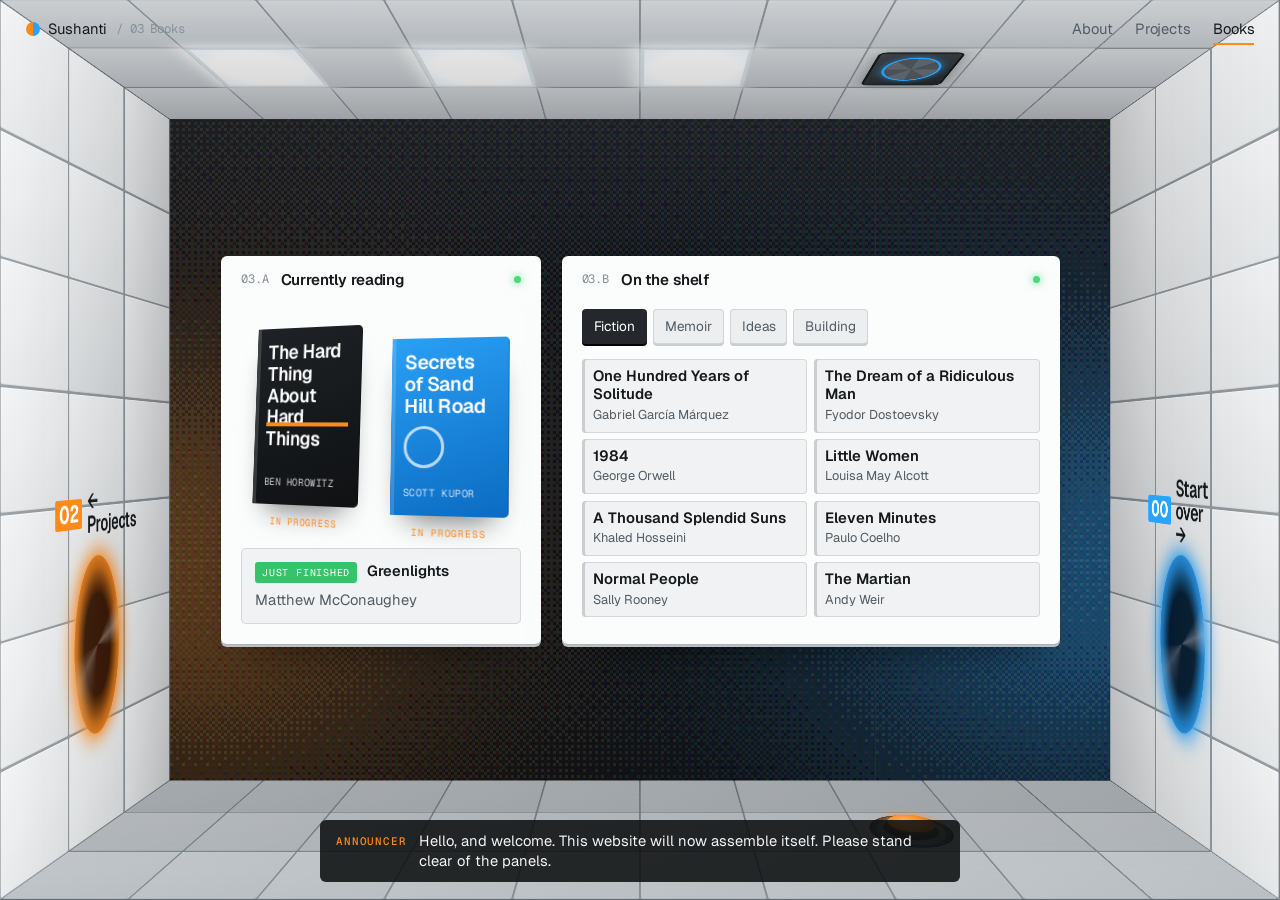
==== commit 82ec65c1: "Merge v2: Portal 2 themed site # Conflicts: #	books.html" ====
--- a/books.html
+++ b/books.html
@@ -2,105 +2,9 @@
 <html lang="en">
 <head>
   <meta charset="UTF-8">
-  <meta name="viewport" content="width=device-width, initial-scale=1.0">
   <title>Books &middot; Sushanti</title>
-  <meta name="description" content="Books on Sushanti&rsquo;s shelf.">
-  <link rel="icon" href="assets/img/avatar.jpg">
-  <link rel="preconnect" href="https://fonts.googleapis.com">
-  <link rel="preconnect" href="https://fonts.gstatic.com" crossorigin>
-  <link href="https://fonts.googleapis.com/css2?family=Geist:wght@400..600&family=Geist+Mono:wght@400;500&family=Instrument+Serif:ital@1&family=Kalam:wght@700&display=swap" rel="stylesheet">
-  <link rel="stylesheet" href="assets/css/style.css">
-  <script>document.documentElement.classList.add('js');</script>
+  <meta http-equiv="refresh" content="0; url=./#books">
+  <script>location.replace('./#' + (location.hash ? location.hash.slice(1) : 'books'));</script>
 </head>
-<body>
-  <div class="wrap">
-
-    <header class="top">
-      <a class="brand" href="index.html">Home</a>
-      <nav class="nav" aria-label="Pages"><a href="projects.html">Projects</a><a href="books.html" aria-current="page">Books</a></nav>
-    </header>
-
-    <main>
-      <section class="page-head">
-        <h1 data-split>Books</h1>
-        <p class="rise" style="--d:.4s">A short shelf of the ones that stayed with me.</p>
-      </section>
-
-      <section class="sec">
-        <h2 class="sec-label"><span class="n">32</span>On the shelf</h2>
-        <div>
-          <div class="shelf">
-            <h3 class="shelf-label">Reading</h3>
-            <ul class="books" data-stagger>
-            <li><span class="b-title">The Hard Thing About Hard Things</span><span class="b-author">Ben Horowitz</span></li>
-            <li><span class="b-title">Secrets of Sand Hill Road</span><span class="b-author">Scott Kupor</span></li>
-            </ul>
-          </div>
-
-          <div class="shelf">
-            <h3 class="shelf-label">Fiction</h3>
-            <ul class="books" data-stagger>
-            <li><span class="b-title">One Hundred Years of Solitude</span><span class="b-author">Gabriel Garc&iacute;a M&aacute;rquez</span></li>
-            <li><span class="b-title">The Dream of a Ridiculous Man</span><span class="b-author">Fyodor Dostoevsky</span></li>
-            <li><span class="b-title">1984</span><span class="b-author">George Orwell</span></li>
-            <li><span class="b-title">Little Women</span><span class="b-author">Louisa May Alcott</span></li>
-            <li><span class="b-title">A Thousand Splendid Suns</span><span class="b-author">Khaled Hosseini</span></li>
-            <li><span class="b-title">Eleven Minutes</span><span class="b-author">Paulo Coelho</span></li>
-            <li><span class="b-title">Normal People</span><span class="b-author">Sally Rooney</span></li>
-            <li><span class="b-title">The Martian</span><span class="b-author">Andy Weir</span></li>
-            </ul>
-          </div>
-
-          <div class="shelf">
-            <h3 class="shelf-label">Memoir</h3>
-            <ul class="books" data-stagger>
-            <li><span class="b-title">Just Kids</span><span class="b-author">Patti Smith</span></li>
-            <li><span class="b-title">Man&rsquo;s Search for Meaning</span><span class="b-author">Viktor E. Frankl</span></li>
-            <li><span class="b-title">Tuesdays with Morrie</span><span class="b-author">Mitch Albom</span></li>
-            <li><span class="b-title">Greenlights</span><span class="b-author">Matthew McConaughey</span></li>
-            <li><span class="b-title">Shoe Dog</span><span class="b-author">Phil Knight</span></li>
-            </ul>
-          </div>
-
-          <div class="shelf">
-            <h3 class="shelf-label">Ideas</h3>
-            <ul class="books" data-stagger>
-            <li><span class="b-title">Range</span><span class="b-author">David Epstein</span></li>
-            <li><span class="b-title">The Fabric of Reality</span><span class="b-author">David Deutsch</span></li>
-            <li><span class="b-title">Beyond Good and Evil</span><span class="b-author">Friedrich Nietzsche</span></li>
-            <li><span class="b-title">Antifragile</span><span class="b-author">Nassim Nicholas Taleb</span></li>
-            <li><span class="b-title">Thinking, Fast and Slow</span><span class="b-author">Daniel Kahneman</span></li>
-            <li><span class="b-title">Sapiens</span><span class="b-author">Yuval Noah Harari</span></li>
-            <li><span class="b-title">Why Nations Fail</span><span class="b-author">Daron Acemo&#287;lu &amp; James Robinson</span></li>
-            <li><span class="b-title">Technofeudalism</span><span class="b-author">Yanis Varoufakis</span></li>
-            <li><span class="b-title">The Body Keeps the Score</span><span class="b-author">Bessel van der Kolk</span></li>
-            <li><span class="b-title">The Courage to Be Disliked</span><span class="b-author">Ichiro Kishimi &amp; Fumitake Koga</span></li>
-            <li><span class="b-title">As a Man Thinketh</span><span class="b-author">James Allen</span></li>
-            </ul>
-          </div>
-
-          <div class="shelf">
-            <h3 class="shelf-label">Building</h3>
-            <ul class="books" data-stagger>
-            <li><span class="b-title">Hackers &amp; Painters</span><span class="b-author">Paul Graham</span></li>
-            <li><span class="b-title">Zero to One</span><span class="b-author">Peter Thiel</span></li>
-            <li><span class="b-title">The Minimalist Entrepreneur</span><span class="b-author">Sahil Lavingia</span></li>
-            <li><span class="b-title">No Rules Rules</span><span class="b-author">Reed Hastings &amp; Erin Meyer</span></li>
-            <li><span class="b-title">Principles: Life and Work</span><span class="b-author">Ray Dalio</span></li>
-            <li><span class="b-title">The Almanack of Naval Ravikant</span><span class="b-author">Eric Jorgenson</span></li>
-            <li><span class="b-title">Deep Work</span><span class="b-author">Cal Newport</span></li>
-            </ul>
-          </div>
-        </div>
-      </section>
-    </main>
-
-    <footer class="foot">
-      <span>&copy; 2026 Sushanti</span>
-      <a class="u" href="#top" onclick="window.scrollTo({top:0,behavior:'smooth'});return false;">Back to top &uarr;</a>
-    </footer>
-
-  </div>
-  <script src="assets/js/motion.js"></script>
-</body>
+<body><a href="./#books">Continue to Books</a></body>
 </html>
